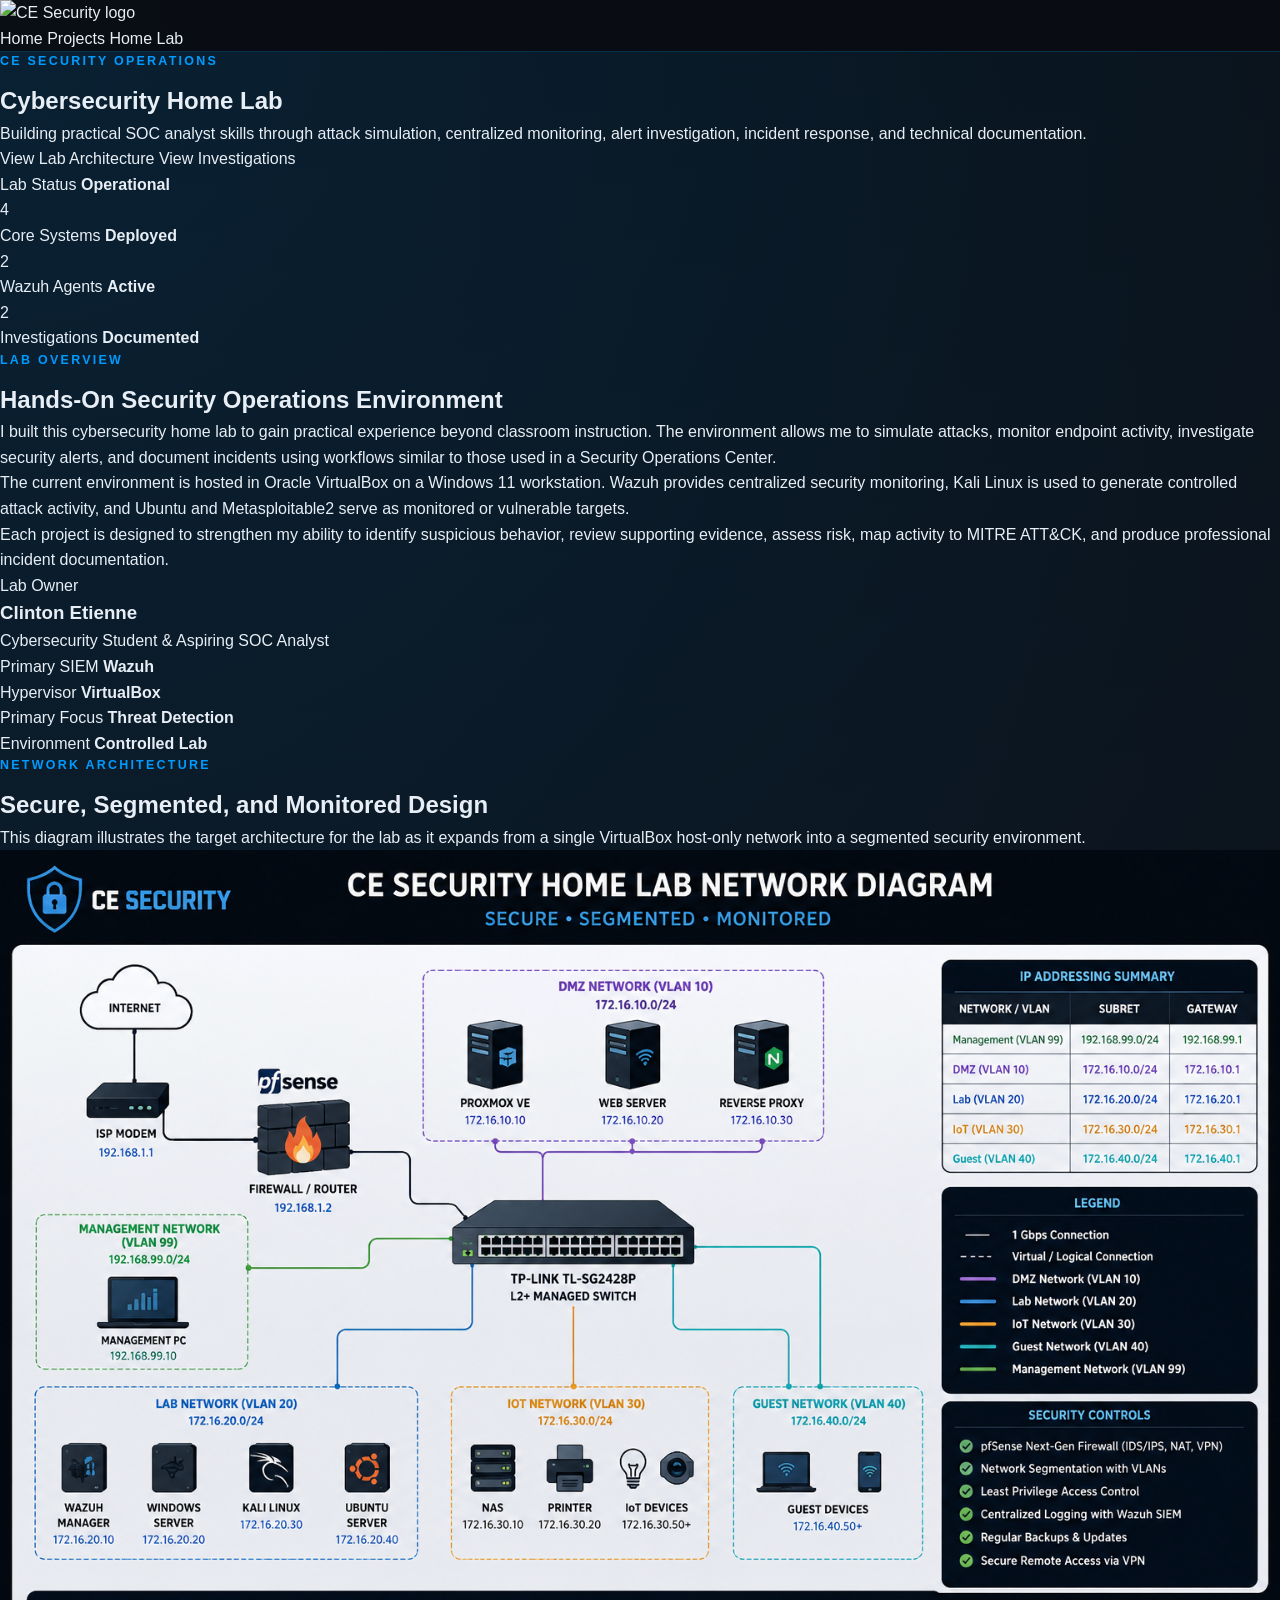
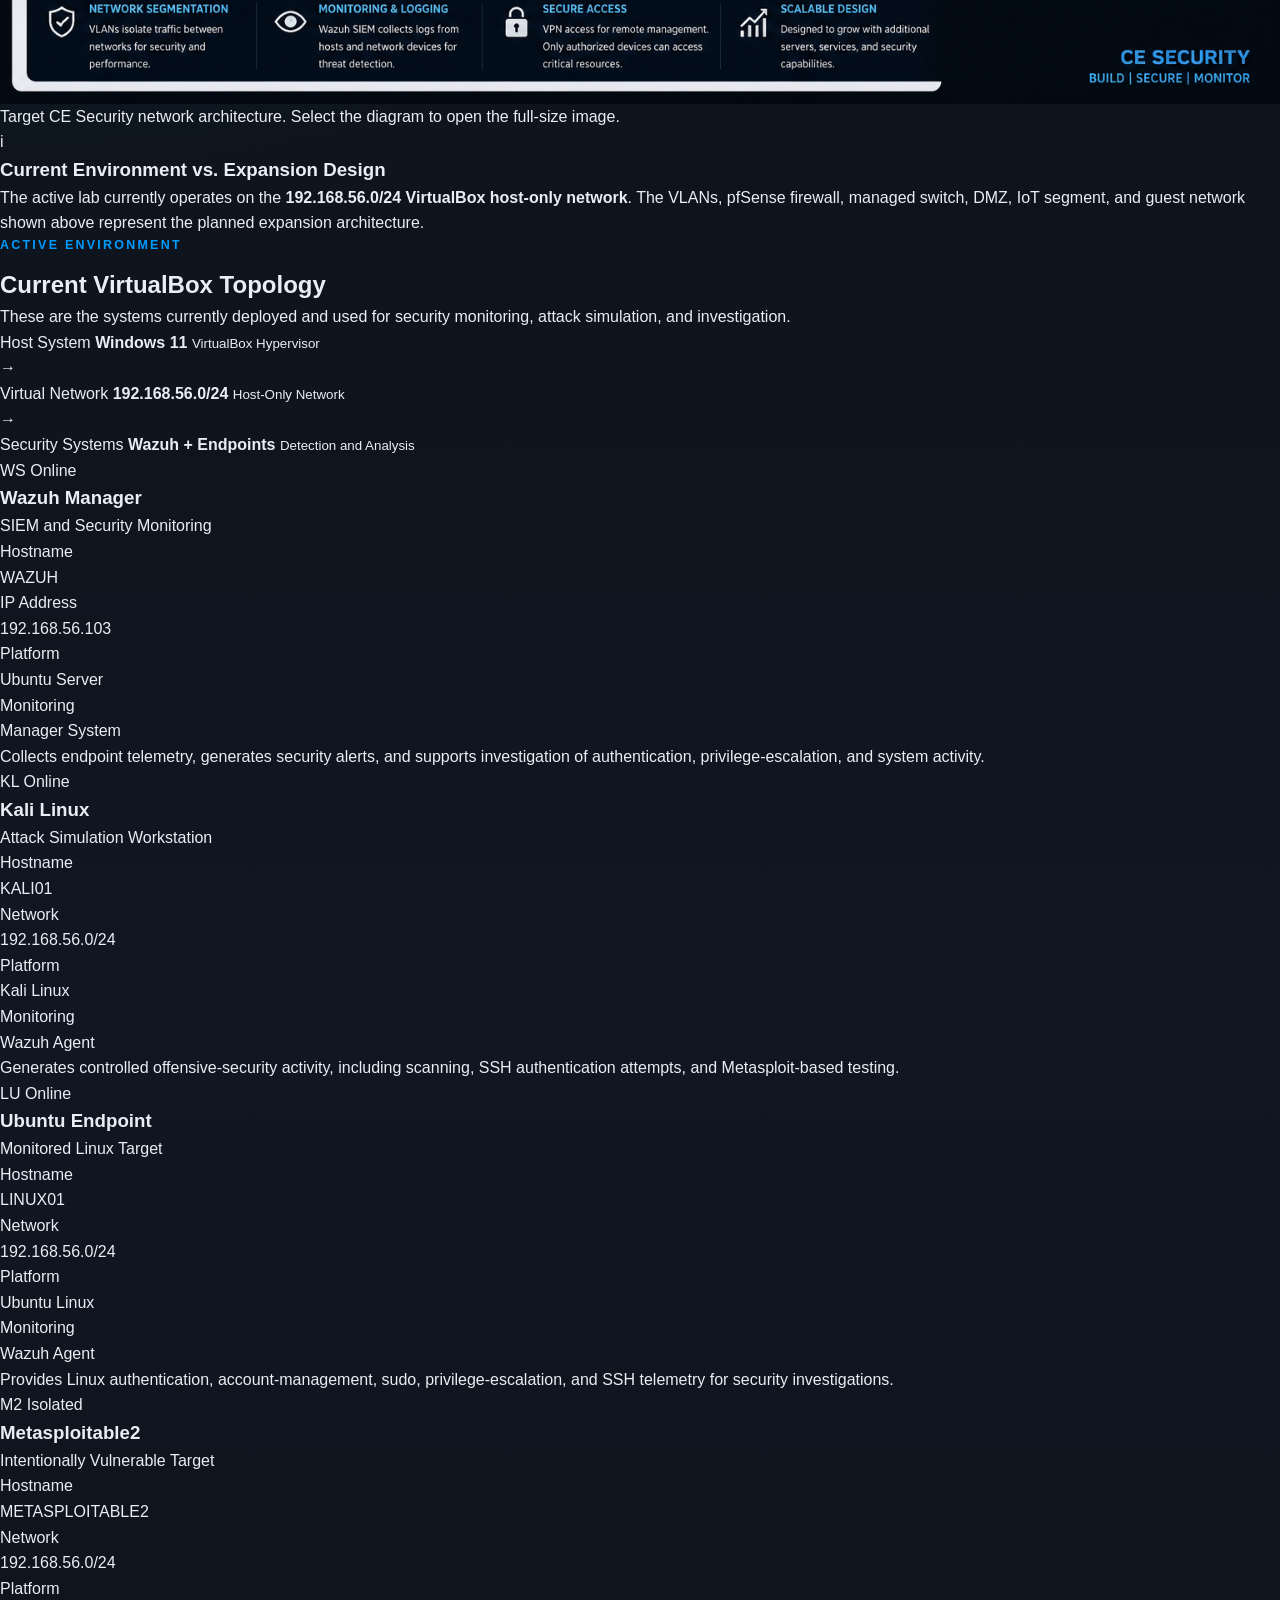
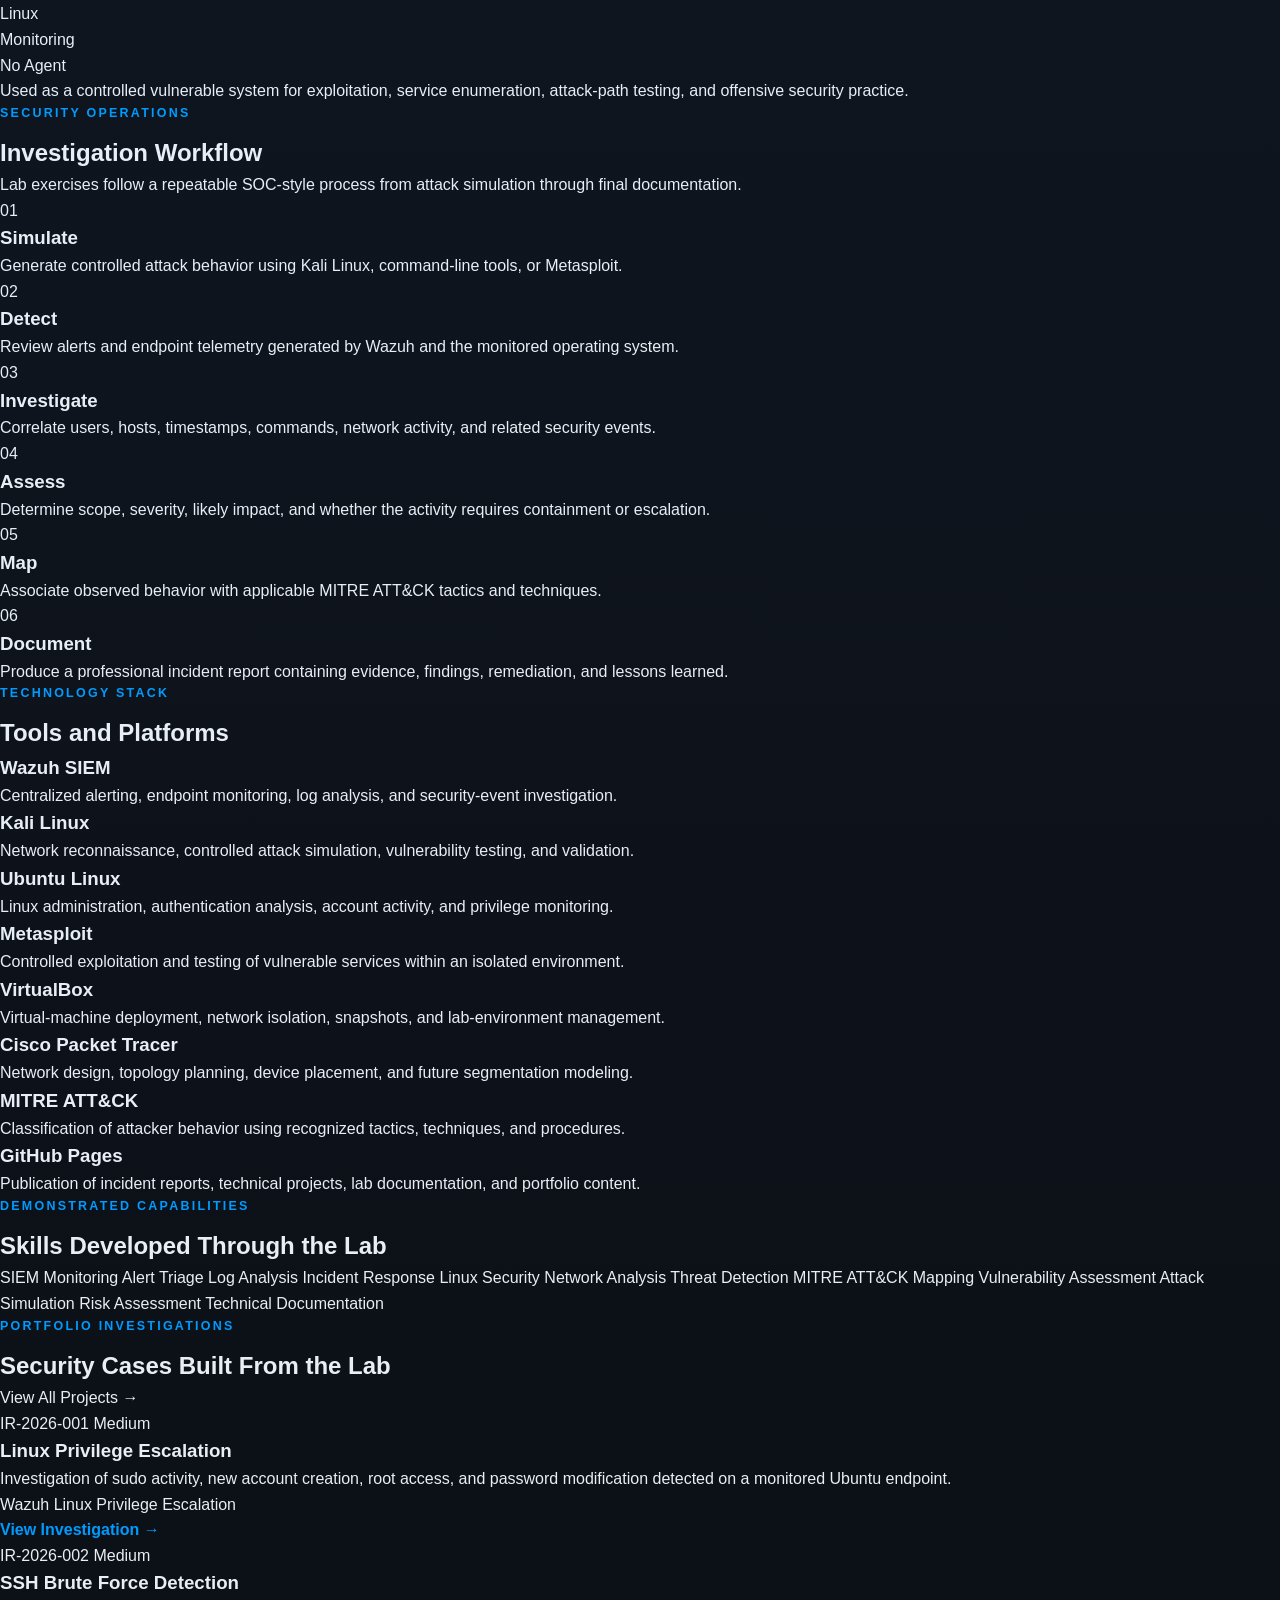
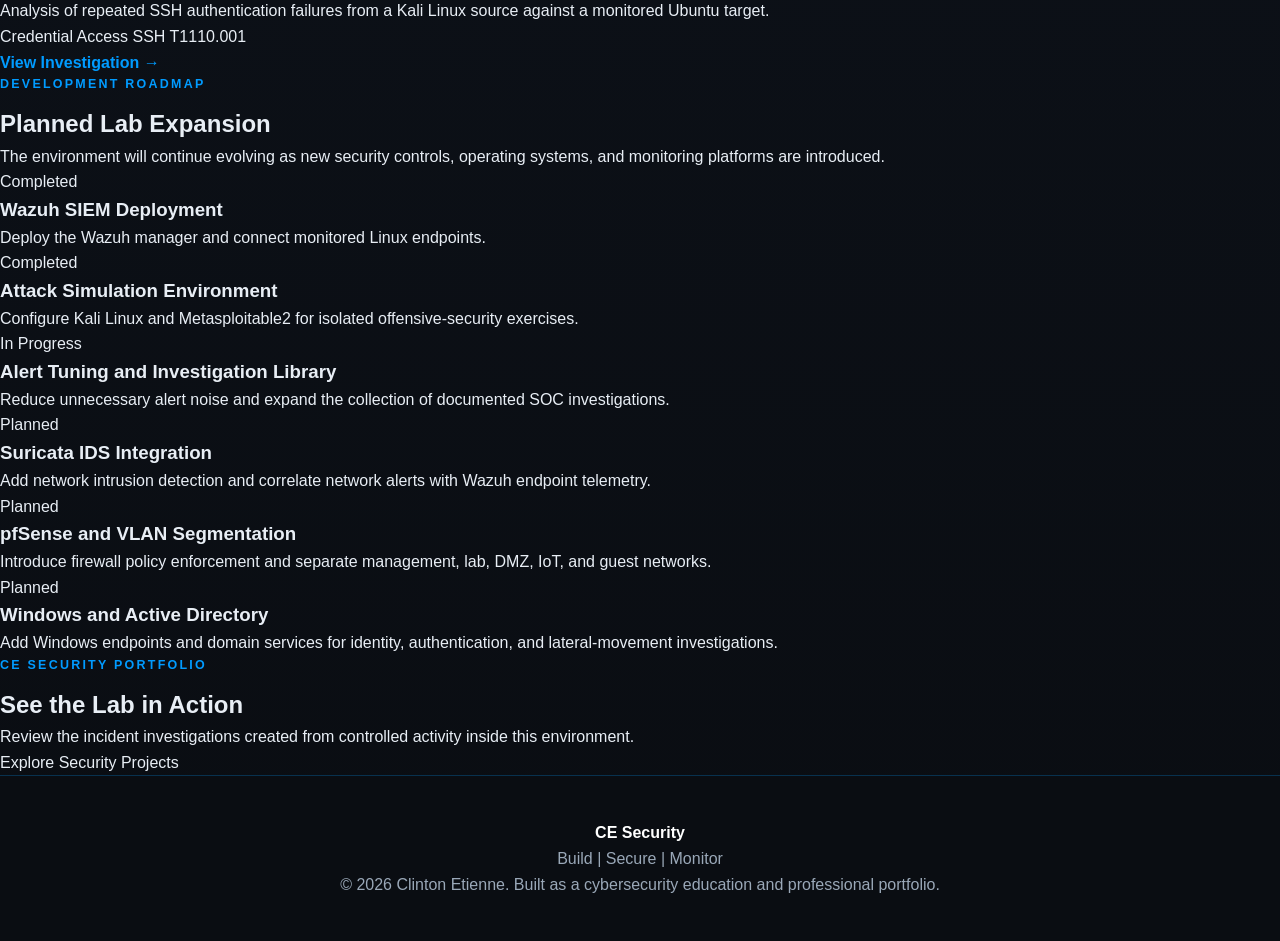
==== home-lab.html @ b205743d "Update print statement from 'Hello' to 'Goodbye'" ====
<!DOCTYPE html>
<html lang="en">
<head>
    <meta charset="UTF-8">

    <meta
        name="viewport"
        content="width=device-width, initial-scale=1.0"
    >

    <meta
        name="description"
        content="Explore Clinton Etienne's CE Security cybersecurity home lab, including Wazuh SIEM monitoring, Kali Linux attack simulation, Ubuntu security analysis, and incident response projects."
    >

    <title>Home Lab | CE Security</title>

    <link rel="stylesheet" href="style.css">
</head>

<body>

    <!-- ==================================================
         HEADER / NAVIGATION
    =================================================== -->
    <header class="site-header">
        <div class="nav-container">

            <a href="index.html" class="brand-link" aria-label="CE Security home">
                <img
                    src="assets/logos/ce-security-logo.png"
                    alt="CE Security logo"
                    class="site-logo"
                >
            </a>

            <nav class="main-nav" aria-label="Main navigation">
                <a href="index.html">Home</a>
                <a href="projects.html">Projects</a>
                <a href="home-lab.html" class="active" aria-current="page">
                    Home Lab
                </a>
            </nav>

        </div>
    </header>


    <main>

        <!-- ==================================================
             HERO SECTION
        =================================================== -->
        <section class="page-hero home-lab-hero">
            <div class="container">

                <p class="eyebrow">CE Security Operations</p>

                <h1>Cybersecurity Home Lab</h1>

                <p class="hero-subtitle">
                    Building practical SOC analyst skills through attack
                    simulation, centralized monitoring, alert investigation,
                    incident response, and technical documentation.
                </p>

                <div class="hero-actions">
                    <a href="#architecture" class="button button-primary">
                        View Lab Architecture
                    </a>

                    <a href="projects.html" class="button button-secondary">
                        View Investigations
                    </a>
                </div>

            </div>
        </section>


        <!-- ==================================================
             LAB STATUS BAR
        =================================================== -->
        <section class="lab-status-section">
            <div class="container">

                <div class="lab-status-grid">

                    <article class="status-item">
                        <span class="status-indicator status-online"></span>
                        <div>
                            <span class="status-label">Lab Status</span>
                            <strong>Operational</strong>
                        </div>
                    </article>

                    <article class="status-item">
                        <span class="status-number">4</span>
                        <div>
                            <span class="status-label">Core Systems</span>
                            <strong>Deployed</strong>
                        </div>
                    </article>

                    <article class="status-item">
                        <span class="status-number">2</span>
                        <div>
                            <span class="status-label">Wazuh Agents</span>
                            <strong>Active</strong>
                        </div>
                    </article>

                    <article class="status-item">
                        <span class="status-number">2</span>
                        <div>
                            <span class="status-label">Investigations</span>
                            <strong>Documented</strong>
                        </div>
                    </article>

                </div>

            </div>
        </section>


        <!-- ==================================================
             OVERVIEW
        =================================================== -->
        <section class="content-section">
            <div class="container">

                <div class="section-heading">
                    <p class="eyebrow">Lab Overview</p>
                    <h2>Hands-On Security Operations Environment</h2>
                </div>

                <div class="overview-grid">

                    <div class="overview-copy">
                        <p>
                            I built this cybersecurity home lab to gain practical
                            experience beyond classroom instruction. The environment
                            allows me to simulate attacks, monitor endpoint activity,
                            investigate security alerts, and document incidents using
                            workflows similar to those used in a Security Operations
                            Center.
                        </p>

                        <p>
                            The current environment is hosted in Oracle VirtualBox
                            on a Windows 11 workstation. Wazuh provides centralized
                            security monitoring, Kali Linux is used to generate
                            controlled attack activity, and Ubuntu and
                            Metasploitable2 serve as monitored or vulnerable targets.
                        </p>

                        <p>
                            Each project is designed to strengthen my ability to
                            identify suspicious behavior, review supporting evidence,
                            assess risk, map activity to MITRE ATT&amp;CK, and produce
                            professional incident documentation.
                        </p>
                    </div>

                    <aside class="analyst-card">
                        <p class="card-kicker">Lab Owner</p>
                        <h3>Clinton Etienne</h3>
                        <p class="analyst-role">
                            Cybersecurity Student &amp; Aspiring SOC Analyst
                        </p>

                        <div class="analyst-details">
                            <div>
                                <span>Primary SIEM</span>
                                <strong>Wazuh</strong>
                            </div>

                            <div>
                                <span>Hypervisor</span>
                                <strong>VirtualBox</strong>
                            </div>

                            <div>
                                <span>Primary Focus</span>
                                <strong>Threat Detection</strong>
                            </div>

                            <div>
                                <span>Environment</span>
                                <strong>Controlled Lab</strong>
                            </div>
                        </div>
                    </aside>

                </div>

            </div>
        </section>


        <!-- ==================================================
             ARCHITECTURE DIAGRAM
        =================================================== -->
        <section id="architecture" class="content-section section-alt">
            <div class="container">

                <div class="section-heading">
                    <p class="eyebrow">Network Architecture</p>
                    <h2>Secure, Segmented, and Monitored Design</h2>

                    <p class="section-description">
                        This diagram illustrates the target architecture for the
                        lab as it expands from a single VirtualBox host-only network
                        into a segmented security environment.
                    </p>
                </div>

                <figure class="network-diagram-card">

                    <a
                        href="assets/images/home-lab-network-diagram.png"
                        target="_blank"
                        rel="noopener noreferrer"
                        class="diagram-link"
                        aria-label="Open the full-size CE Security home lab network diagram"
                    >
                        <img
                            src="assets/images/home-lab-network-diagram.png"
                            alt="CE Security segmented home lab network architecture showing a firewall, managed switch, management network, DMZ, lab network, IoT network, guest network, Wazuh server, Kali Linux, Windows Server, and Ubuntu Server"
                            class="network-diagram"
                            loading="lazy"
                        >
                    </a>

                    <figcaption>
                        Target CE Security network architecture. Select the
                        diagram to open the full-size image.
                    </figcaption>

                </figure>

                <div class="architecture-note">
                    <div class="note-icon" aria-hidden="true">i</div>

                    <div>
                        <h3>Current Environment vs. Expansion Design</h3>

                        <p>
                            The active lab currently operates on the
                            <strong>192.168.56.0/24 VirtualBox host-only network</strong>.
                            The VLANs, pfSense firewall, managed switch, DMZ, IoT
                            segment, and guest network shown above represent the
                            planned expansion architecture.
                        </p>
                    </div>
                </div>

            </div>
        </section>


        <!-- ==================================================
             CURRENT LAB TOPOLOGY
        =================================================== -->
        <section class="content-section">
            <div class="container">

                <div class="section-heading">
                    <p class="eyebrow">Active Environment</p>
                    <h2>Current VirtualBox Topology</h2>

                    <p class="section-description">
                        These are the systems currently deployed and used for
                        security monitoring, attack simulation, and investigation.
                    </p>
                </div>

                <div class="topology-flow" aria-label="Current lab traffic flow">

                    <div class="topology-node">
                        <span class="node-type">Host System</span>
                        <strong>Windows 11</strong>
                        <small>VirtualBox Hypervisor</small>
                    </div>

                    <span class="topology-arrow" aria-hidden="true">→</span>

                    <div class="topology-node">
                        <span class="node-type">Virtual Network</span>
                        <strong>192.168.56.0/24</strong>
                        <small>Host-Only Network</small>
                    </div>

                    <span class="topology-arrow" aria-hidden="true">→</span>

                    <div class="topology-node">
                        <span class="node-type">Security Systems</span>
                        <strong>Wazuh + Endpoints</strong>
                        <small>Detection and Analysis</small>
                    </div>

                </div>

                <div class="asset-grid">

                    <!-- WAZUH -->
                    <article class="asset-card">
                        <div class="asset-card-header">
                            <span class="asset-icon">WS</span>
                            <span class="asset-status online">Online</span>
                        </div>

                        <h3>Wazuh Manager</h3>
                        <p class="asset-role">SIEM and Security Monitoring</p>

                        <dl class="asset-details">
                            <div>
                                <dt>Hostname</dt>
                                <dd>WAZUH</dd>
                            </div>

                            <div>
                                <dt>IP Address</dt>
                                <dd>192.168.56.103</dd>
                            </div>

                            <div>
                                <dt>Platform</dt>
                                <dd>Ubuntu Server</dd>
                            </div>

                            <div>
                                <dt>Monitoring</dt>
                                <dd>Manager System</dd>
                            </div>
                        </dl>

                        <p>
                            Collects endpoint telemetry, generates security alerts,
                            and supports investigation of authentication,
                            privilege-escalation, and system activity.
                        </p>
                    </article>


                    <!-- KALI -->
                    <article class="asset-card">
                        <div class="asset-card-header">
                            <span class="asset-icon">KL</span>
                            <span class="asset-status online">Online</span>
                        </div>

                        <h3>Kali Linux</h3>
                        <p class="asset-role">Attack Simulation Workstation</p>

                        <dl class="asset-details">
                            <div>
                                <dt>Hostname</dt>
                                <dd>KALI01</dd>
                            </div>

                            <div>
                                <dt>Network</dt>
                                <dd>192.168.56.0/24</dd>
                            </div>

                            <div>
                                <dt>Platform</dt>
                                <dd>Kali Linux</dd>
                            </div>

                            <div>
                                <dt>Monitoring</dt>
                                <dd>Wazuh Agent</dd>
                            </div>
                        </dl>

                        <p>
                            Generates controlled offensive-security activity,
                            including scanning, SSH authentication attempts, and
                            Metasploit-based testing.
                        </p>
                    </article>


                    <!-- UBUNTU -->
                    <article class="asset-card">
                        <div class="asset-card-header">
                            <span class="asset-icon">LU</span>
                            <span class="asset-status online">Online</span>
                        </div>

                        <h3>Ubuntu Endpoint</h3>
                        <p class="asset-role">Monitored Linux Target</p>

                        <dl class="asset-details">
                            <div>
                                <dt>Hostname</dt>
                                <dd>LINUX01</dd>
                            </div>

                            <div>
                                <dt>Network</dt>
                                <dd>192.168.56.0/24</dd>
                            </div>

                            <div>
                                <dt>Platform</dt>
                                <dd>Ubuntu Linux</dd>
                            </div>

                            <div>
                                <dt>Monitoring</dt>
                                <dd>Wazuh Agent</dd>
                            </div>
                        </dl>

                        <p>
                            Provides Linux authentication, account-management,
                            sudo, privilege-escalation, and SSH telemetry for
                            security investigations.
                        </p>
                    </article>


                    <!-- METASPLOITABLE -->
                    <article class="asset-card">
                        <div class="asset-card-header">
                            <span class="asset-icon">M2</span>
                            <span class="asset-status isolated">Isolated</span>
                        </div>

                        <h3>Metasploitable2</h3>
                        <p class="asset-role">Intentionally Vulnerable Target</p>

                        <dl class="asset-details">
                            <div>
                                <dt>Hostname</dt>
                                <dd>METASPLOITABLE2</dd>
                            </div>

                            <div>
                                <dt>Network</dt>
                                <dd>192.168.56.0/24</dd>
                            </div>

                            <div>
                                <dt>Platform</dt>
                                <dd>Linux</dd>
                            </div>

                            <div>
                                <dt>Monitoring</dt>
                                <dd>No Agent</dd>
                            </div>
                        </dl>

                        <p>
                            Used as a controlled vulnerable system for exploitation,
                            service enumeration, attack-path testing, and offensive
                            security practice.
                        </p>
                    </article>

                </div>

            </div>
        </section>


        <!-- ==================================================
             SOC WORKFLOW
        =================================================== -->
        <section class="content-section section-alt">
            <div class="container">

                <div class="section-heading">
                    <p class="eyebrow">Security Operations</p>
                    <h2>Investigation Workflow</h2>

                    <p class="section-description">
                        Lab exercises follow a repeatable SOC-style process from
                        attack simulation through final documentation.
                    </p>
                </div>

                <div class="workflow-grid">

                    <article class="workflow-step">
                        <span class="step-number">01</span>
                        <h3>Simulate</h3>
                        <p>
                            Generate controlled attack behavior using Kali Linux,
                            command-line tools, or Metasploit.
                        </p>
                    </article>

                    <article class="workflow-step">
                        <span class="step-number">02</span>
                        <h3>Detect</h3>
                        <p>
                            Review alerts and endpoint telemetry generated by Wazuh
                            and the monitored operating system.
                        </p>
                    </article>

                    <article class="workflow-step">
                        <span class="step-number">03</span>
                        <h3>Investigate</h3>
                        <p>
                            Correlate users, hosts, timestamps, commands, network
                            activity, and related security events.
                        </p>
                    </article>

                    <article class="workflow-step">
                        <span class="step-number">04</span>
                        <h3>Assess</h3>
                        <p>
                            Determine scope, severity, likely impact, and whether
                            the activity requires containment or escalation.
                        </p>
                    </article>

                    <article class="workflow-step">
                        <span class="step-number">05</span>
                        <h3>Map</h3>
                        <p>
                            Associate observed behavior with applicable MITRE
                            ATT&amp;CK tactics and techniques.
                        </p>
                    </article>

                    <article class="workflow-step">
                        <span class="step-number">06</span>
                        <h3>Document</h3>
                        <p>
                            Produce a professional incident report containing
                            evidence, findings, remediation, and lessons learned.
                        </p>
                    </article>

                </div>

            </div>
        </section>


        <!-- ==================================================
             TOOLS AND TECHNOLOGIES
        =================================================== -->
        <section class="content-section">
            <div class="container">

                <div class="section-heading">
                    <p class="eyebrow">Technology Stack</p>
                    <h2>Tools and Platforms</h2>
                </div>

                <div class="technology-grid">

                    <article class="technology-card">
                        <h3>Wazuh SIEM</h3>
                        <p>
                            Centralized alerting, endpoint monitoring, log analysis,
                            and security-event investigation.
                        </p>
                    </article>

                    <article class="technology-card">
                        <h3>Kali Linux</h3>
                        <p>
                            Network reconnaissance, controlled attack simulation,
                            vulnerability testing, and validation.
                        </p>
                    </article>

                    <article class="technology-card">
                        <h3>Ubuntu Linux</h3>
                        <p>
                            Linux administration, authentication analysis, account
                            activity, and privilege monitoring.
                        </p>
                    </article>

                    <article class="technology-card">
                        <h3>Metasploit</h3>
                        <p>
                            Controlled exploitation and testing of vulnerable
                            services within an isolated environment.
                        </p>
                    </article>

                    <article class="technology-card">
                        <h3>VirtualBox</h3>
                        <p>
                            Virtual-machine deployment, network isolation,
                            snapshots, and lab-environment management.
                        </p>
                    </article>

                    <article class="technology-card">
                        <h3>Cisco Packet Tracer</h3>
                        <p>
                            Network design, topology planning, device placement,
                            and future segmentation modeling.
                        </p>
                    </article>

                    <article class="technology-card">
                        <h3>MITRE ATT&amp;CK</h3>
                        <p>
                            Classification of attacker behavior using recognized
                            tactics, techniques, and procedures.
                        </p>
                    </article>

                    <article class="technology-card">
                        <h3>GitHub Pages</h3>
                        <p>
                            Publication of incident reports, technical projects,
                            lab documentation, and portfolio content.
                        </p>
                    </article>

                </div>

            </div>
        </section>


        <!-- ==================================================
             SKILLS
        =================================================== -->
        <section class="content-section section-alt">
            <div class="container">

                <div class="section-heading">
                    <p class="eyebrow">Demonstrated Capabilities</p>
                    <h2>Skills Developed Through the Lab</h2>
                </div>

                <div class="skills-list">
                    <span>SIEM Monitoring</span>
                    <span>Alert Triage</span>
                    <span>Log Analysis</span>
                    <span>Incident Response</span>
                    <span>Linux Security</span>
                    <span>Network Analysis</span>
                    <span>Threat Detection</span>
                    <span>MITRE ATT&amp;CK Mapping</span>
                    <span>Vulnerability Assessment</span>
                    <span>Attack Simulation</span>
                    <span>Risk Assessment</span>
                    <span>Technical Documentation</span>
                </div>

            </div>
        </section>


        <!-- ==================================================
             INVESTIGATIONS
        =================================================== -->
        <section class="content-section">
            <div class="container">

                <div class="section-heading section-heading-split">
                    <div>
                        <p class="eyebrow">Portfolio Investigations</p>
                        <h2>Security Cases Built From the Lab</h2>
                    </div>

                    <a href="projects.html" class="text-link">
                        View All Projects →
                    </a>
                </div>

                <div class="investigation-grid">

                    <article class="investigation-card">

                        <div class="investigation-meta">
                            <span class="case-number">IR-2026-001</span>
                            <span class="severity-badge severity-medium">
                                Medium
                            </span>
                        </div>

                        <h3>Linux Privilege Escalation</h3>

                        <p>
                            Investigation of sudo activity, new account creation,
                            root access, and password modification detected on a
                            monitored Ubuntu endpoint.
                        </p>

                        <div class="case-tags">
                            <span>Wazuh</span>
                            <span>Linux</span>
                            <span>Privilege Escalation</span>
                        </div>

                        <a href="ir-2026-001.html" class="card-link">
                            View Investigation →
                        </a>

                    </article>


                    <article class="investigation-card">

                        <div class="investigation-meta">
                            <span class="case-number">IR-2026-002</span>
                            <span class="severity-badge severity-medium">
                                Medium
                            </span>
                        </div>

                        <h3>SSH Brute Force Detection</h3>

                        <p>
                            Analysis of repeated SSH authentication failures from
                            a Kali Linux source against a monitored Ubuntu target.
                        </p>

                        <div class="case-tags">
                            <span>Credential Access</span>
                            <span>SSH</span>
                            <span>T1110.001</span>
                        </div>

                        <!-- Update this filename if your IR-2026-002 page
                             uses a different name. -->
                        <a href="ir-2026-002.html" class="card-link">
                            View Investigation →
                        </a>

                    </article>

                </div>

            </div>
        </section>


        <!-- ==================================================
             ROADMAP
        =================================================== -->
        <section class="content-section section-alt">
            <div class="container">

                <div class="section-heading">
                    <p class="eyebrow">Development Roadmap</p>
                    <h2>Planned Lab Expansion</h2>

                    <p class="section-description">
                        The environment will continue evolving as new security
                        controls, operating systems, and monitoring platforms are
                        introduced.
                    </p>
                </div>

                <div class="roadmap">

                    <article class="roadmap-item completed">
                        <div class="roadmap-marker"></div>
                        <div>
                            <span class="roadmap-status">Completed</span>
                            <h3>Wazuh SIEM Deployment</h3>
                            <p>
                                Deploy the Wazuh manager and connect monitored
                                Linux endpoints.
                            </p>
                        </div>
                    </article>

                    <article class="roadmap-item completed">
                        <div class="roadmap-marker"></div>
                        <div>
                            <span class="roadmap-status">Completed</span>
                            <h3>Attack Simulation Environment</h3>
                            <p>
                                Configure Kali Linux and Metasploitable2 for
                                isolated offensive-security exercises.
                            </p>
                        </div>
                    </article>

                    <article class="roadmap-item active">
                        <div class="roadmap-marker"></div>
                        <div>
                            <span class="roadmap-status">In Progress</span>
                            <h3>Alert Tuning and Investigation Library</h3>
                            <p>
                                Reduce unnecessary alert noise and expand the
                                collection of documented SOC investigations.
                            </p>
                        </div>
                    </article>

                    <article class="roadmap-item planned">
                        <div class="roadmap-marker"></div>
                        <div>
                            <span class="roadmap-status">Planned</span>
                            <h3>Suricata IDS Integration</h3>
                            <p>
                                Add network intrusion detection and correlate
                                network alerts with Wazuh endpoint telemetry.
                            </p>
                        </div>
                    </article>

                    <article class="roadmap-item planned">
                        <div class="roadmap-marker"></div>
                        <div>
                            <span class="roadmap-status">Planned</span>
                            <h3>pfSense and VLAN Segmentation</h3>
                            <p>
                                Introduce firewall policy enforcement and separate
                                management, lab, DMZ, IoT, and guest networks.
                            </p>
                        </div>
                    </article>

                    <article class="roadmap-item planned">
                        <div class="roadmap-marker"></div>
                        <div>
                            <span class="roadmap-status">Planned</span>
                            <h3>Windows and Active Directory</h3>
                            <p>
                                Add Windows endpoints and domain services for
                                identity, authentication, and lateral-movement
                                investigations.
                            </p>
                        </div>
                    </article>

                </div>

            </div>
        </section>


        <!-- ==================================================
             FINAL CTA
        =================================================== -->
        <section class="home-lab-cta">
            <div class="container">

                <div class="cta-content">
                    <div>
                        <p class="eyebrow">CE Security Portfolio</p>
                        <h2>See the Lab in Action</h2>

                        <p>
                            Review the incident investigations created from
                            controlled activity inside this environment.
                        </p>
                    </div>

                    <a href="projects.html" class="button button-primary">
                        Explore Security Projects
                    </a>
                </div>

            </div>
        </section>

    </main>


    <!-- ==================================================
         FOOTER
    =================================================== -->
    <footer class="site-footer">
        <div class="container footer-content">

            <div>
                <strong>CE Security</strong>
                <p>Build | Secure | Monitor</p>
            </div>

            <p>
                © 2026 Clinton Etienne. Built as a cybersecurity
                education and professional portfolio.
            </p>

        </div>
    </footer>

</body>
</html>
---- style.css ----
/* =========================================================
   CE SECURITY PORTFOLIO V4
   Clinton Etienne | SOC Analyst Portfolio
   ========================================================= */

:root {
  --primary-blue: #009bff;
  --deep-blue: #0056b3;
  --silver: #c0c6cc;
  --dark-gray: #1a1f26;
  --black: #0a0d12;
  --white: #ffffff;
  --text-main: #e8eef5;
  --text-muted: #9aa8b8;
  --card-bg: rgba(18, 24, 34, 0.85);
  --border: rgba(0, 155, 255, 0.25);
  --glow: 0 0 25px rgba(0, 155, 255, 0.35);
  --radius: 18px;
  --max-width: 1150px;
}

/* Global */

* {
  box-sizing: border-box;
  margin: 0;
  padding: 0;
}

body {
  font-family: Arial, Helvetica, sans-serif;
  background:
    radial-gradient(circle at top left, rgba(0, 155, 255, 0.14), transparent 32%),
    linear-gradient(180deg, #0a0d12 0%, #101722 45%, #0a0d12 100%);
  color: var(--text-main);
  line-height: 1.6;
}

a {
  color: inherit;
  text-decoration: none;
}

img {
  max-width: 100%;
  display: block;
}

.section {
  max-width: var(--max-width);
  margin: 0 auto;
  padding: 80px 24px;
}

.section-header {
  text-align: center;
  margin-bottom: 38px;
}

.section-header h2,
.section h2 {
  font-size: clamp(1.8rem, 3vw, 2.6rem);
  color: var(--white);
  margin-bottom: 14px;
}

.eyebrow {
  color: var(--primary-blue);
  text-transform: uppercase;
  letter-spacing: 0.18em;
  font-size: 0.78rem;
  font-weight: 700;
  margin-bottom: 10px;
}

/* Navigation */

.site-header {
  position: sticky;
  top: 0;
  z-index: 50;
  background: rgba(10, 13, 18, 0.92);
  backdrop-filter: blur(12px);
  border-bottom: 1px solid var(--border);
}

.navbar {
  max-width: var(--max-width);
  margin: 0 auto;
  padding: 14px 24px;
  display: flex;
  align-items: center;
  justify-content: space-between;
}

.nav-brand {
  display: flex;
  align-items: center;
  gap: 12px;
  font-weight: 800;
  letter-spacing: 0.04em;
}

.nav-logo {
  width: 42px;
  height: 42px;
  object-fit: contain;
}

.nav-links {
  list-style: none;
  display: flex;
  gap: 22px;
}

.nav-links a {
  color: var(--text-muted);
  font-weight: 600;
  transition: 0.25s ease;
}

.nav-links a:hover,
.nav-links a.active {
  color: var(--primary-blue);
}

/* Hero */

.hero {
  position: relative;
  min-height: 88vh;
  display: flex;
  align-items: center;
  justify-content: center;
  padding: 90px 24px;
  overflow: hidden;
}

.v4-hero {
  background:
    linear-gradient(rgba(10, 13, 18, 0.5), rgba(10, 13, 18, 0.95)),
    url("assets/logo/ce-security-github-banner.png") center/cover no-repeat;
}

.hero-overlay {
  position: absolute;
  inset: 0;
  background:
    radial-gradient(circle at center, rgba(0, 155, 255, 0.16), transparent 45%),
    linear-gradient(180deg, rgba(10, 13, 18, 0.1), #0a0d12 95%);
}

.hero-content {
  position: relative;
  z-index: 2;
  max-width: 850px;
  text-align: center;
}

.hero-logo {
  max-width: 520px;
  margin: 0 auto 28px;
  filter: drop-shadow(0 0 18px rgba(0, 155, 255, 0.45));
}

.hero h1 {
  font-size: clamp(2.6rem, 7vw, 5rem);
  line-height: 1;
  color: var(--white);
  text-transform: uppercase;
  letter-spacing: 0.04em;
}

.hero h2 {
  margin-top: 12px;
  font-size: clamp(1.2rem, 3vw, 2rem);
  color: var(--silver);
}

.hero-tagline {
  margin-top: 20px;
  color: var(--primary-blue);
  font-weight: 700;
  letter-spacing: 0.08em;
}

.hero-summary {
  max-width: 760px;
  margin: 22px auto 0;
  color: var(--text-muted);
  font-size: 1.05rem;
}

.hero-buttons {
  margin-top: 34px;
  display: flex;
  justify-content: center;
  flex-wrap: wrap;
  gap: 16px;
}

/* Buttons */

.btn {
  display: inline-flex;
  align-items: center;
  justify-content: center;
  padding: 13px 22px;
  border-radius: 999px;
  font-weight: 800;
  border: 1px solid transparent;
  transition: 0.25s ease;
}

.primary-btn {
  background: linear-gradient(135deg, var(--primary-blue), var(--deep-blue));
  color: var(--white);
  box-shadow: var(--glow);
}

.secondary-btn {
  background: rgba(255, 255, 255, 0.08);
  border-color: var(--border);
  color: var(--white);
}

.ghost-btn {
  background: transparent;
  border-color: rgba(192, 198, 204, 0.35);
  color: var(--silver);
}

.btn:hover {
  transform: translateY(-3px);
  box-shadow: var(--glow);
}

/* Dashboard / Stats */

.stats-section {
  max-width: var(--max-width);
  margin: 0 auto;
  padding: 0 24px;
  display: grid;
  grid-template-columns: repeat(4, 1fr);
  gap: 18px;
}

.stat-card {
  background: var(--card-bg);
  border: 1px solid var(--border);
  border-radius: var(--radius);
  padding: 26px;
  text-align: center;
  box-shadow: 0 18px 55px rgba(0, 0, 0, 0.22);
}

.stat-card h3 {
  font-size: 2rem;
  color: var(--primary-blue);
  margin-bottom: 6px;
}

.stat-card p {
  color: var(--text-muted);
  font-weight: 700;
}

/* Cards */

.project-grid,
.about-grid {
  display: grid;
  grid-template-columns: repeat(2, 1fr);
  gap: 24px;
}

.about-grid {
  grid-template-columns: repeat(3, 1fr);
}

.project-card,
.about-card {
  background: linear-gradient(180deg, rgba(26, 31, 38, 0.92), rgba(12, 18, 26, 0.92));
  border: 1px solid var(--border);
  border-radius: var(--radius);
  padding: 28px;
  box-shadow: 0 18px 55px rgba(0, 0, 0, 0.25);
  transition: 0.25s ease;
}

.project-card:hover,
.about-card:hover {
  transform: translateY(-5px);
  border-color: rgba(0, 155, 255, 0.55);
  box-shadow: var(--glow);
}

.project-card h3,
.about-card h3 {
  color: var(--white);
  font-size: 1.45rem;
  margin: 14px 0;
}

.project-card p,
.about-card p,
.section p {
  color: var(--text-muted);
}

.card-topline {
  display: flex;
  align-items: center;
  justify-content: space-between;
  gap: 16px;
}

.incident-id {
  color: var(--primary-blue);
  font-weight: 900;
  letter-spacing: 0.08em;
}

.badge {
  display: inline-block;
  padding: 5px 12px;
  border-radius: 999px;
  font-size: 0.76rem;
  font-weight: 800;
}

.badge.medium {
  background: rgba(255, 193, 7, 0.14);
  color: #ffd166;
  border: 1px solid rgba(255, 193, 7, 0.35);
}

.card-meta {
  margin: 22px 0;
  display: grid;
  gap: 8px;
  color: var(--silver);
  font-size: 0.9rem;
}

.card-link {
  color: var(--primary-blue);
  font-weight: 900;
}

/* About */

.about-section {
  border-top: 1px solid rgba(0, 155, 255, 0.12);
}

/* Home Lab Preview */

.lab-preview {
  max-width: var(--max-width);
}

.lab-content {
  display: grid;
  grid-template-columns: 1fr 1.1fr;
  gap: 36px;
  align-items: center;
  background: var(--card-bg);
  border: 1px solid var(--border);
  border-radius: 24px;
  padding: 32px;
}

.lab-preview-image {
  border-radius: 16px;
  border: 1px solid var(--border);
  box-shadow: var(--glow);
}

/* Skills */

.skills-grid {
  display: flex;
  flex-wrap: wrap;
  justify-content: center;
  gap: 12px;
}

.skills-grid span {
  padding: 10px 15px;
  border-radius: 999px;
  background: rgba(0, 155, 255, 0.09);
  border: 1px solid var(--border);
  color: var(--silver);
  font-weight: 700;
}

/* Contact */

.contact-section {
  text-align: center;
}

.contact-links {
  margin-top: 24px;
  display: flex;
  flex-wrap: wrap;
  justify-content: center;
  gap: 14px;
}

.contact-links a {
  padding: 12px 18px;
  border-radius: 999px;
  border: 1px solid var(--border);
  color: var(--primary-blue);
  font-weight: 800;
  background: rgba(255, 255, 255, 0.04);
}

.contact-links a:hover {
  box-shadow: var(--glow);
}

/* Footer */

.site-footer {
  text-align: center;
  padding: 44px 24px;
  border-top: 1px solid var(--border);
  background: rgba(10, 13, 18, 0.95);
  color: var(--text-muted);
}

.footer-logo {
  width: 58px;
  margin: 0 auto 14px;
}

.site-footer strong {
  color: var(--white);
}

/* Responsive */

@media (max-width: 900px) {
  .navbar {
    flex-direction: column;
    gap: 16px;
  }

  .nav-links {
    flex-wrap: wrap;
    justify-content: center;
  }

  .stats-section,
  .project-grid,
  .about-grid,
  .lab-content {
    grid-template-columns: 1fr;
  }

  .hero {
    min-height: auto;
  }
}

@media (max-width: 600px) {
  .section {
    padding: 58px 18px;
  }

  .hero-logo {
    max-width: 320px;
  }

  .hero-buttons {
    flex-direction: column;
  }

  .btn {
    width: 100%;
  }

  .nav-links {
    gap: 12px;
    font-size: 0.9rem;
  }
}
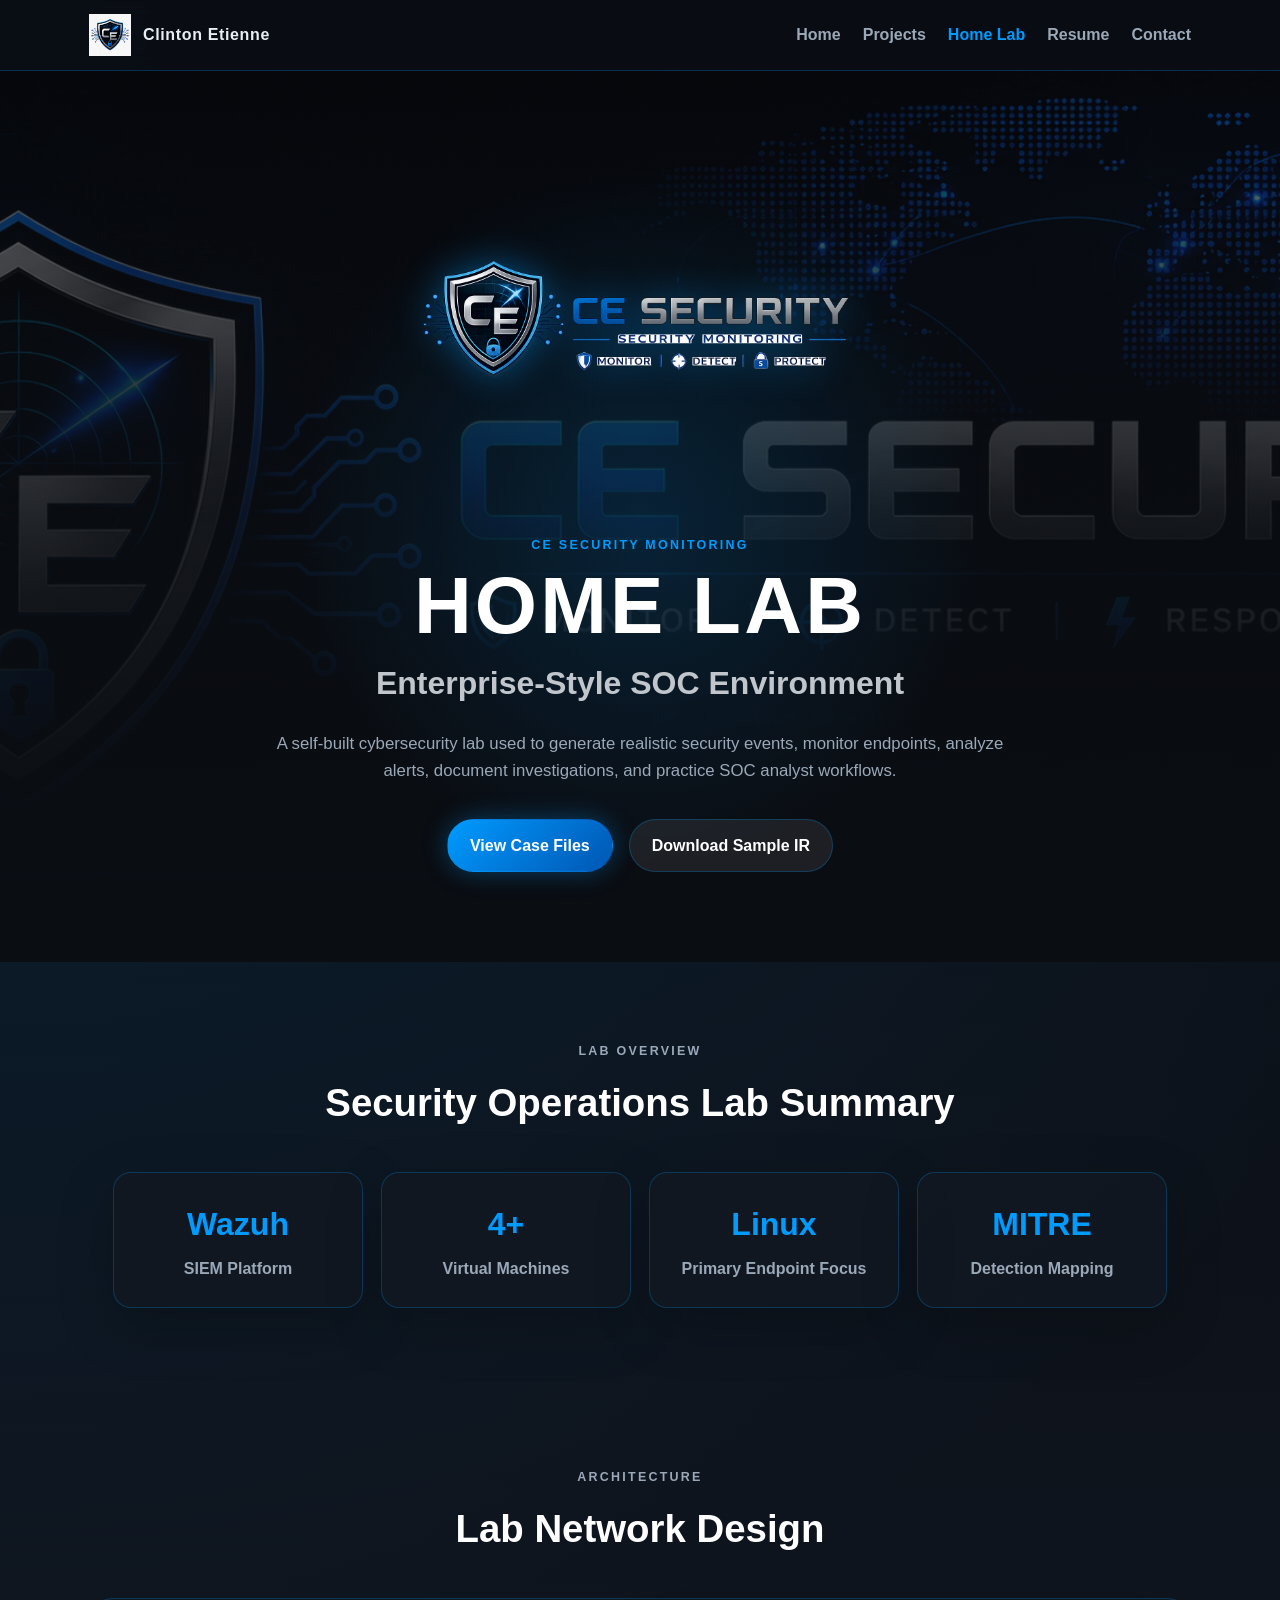
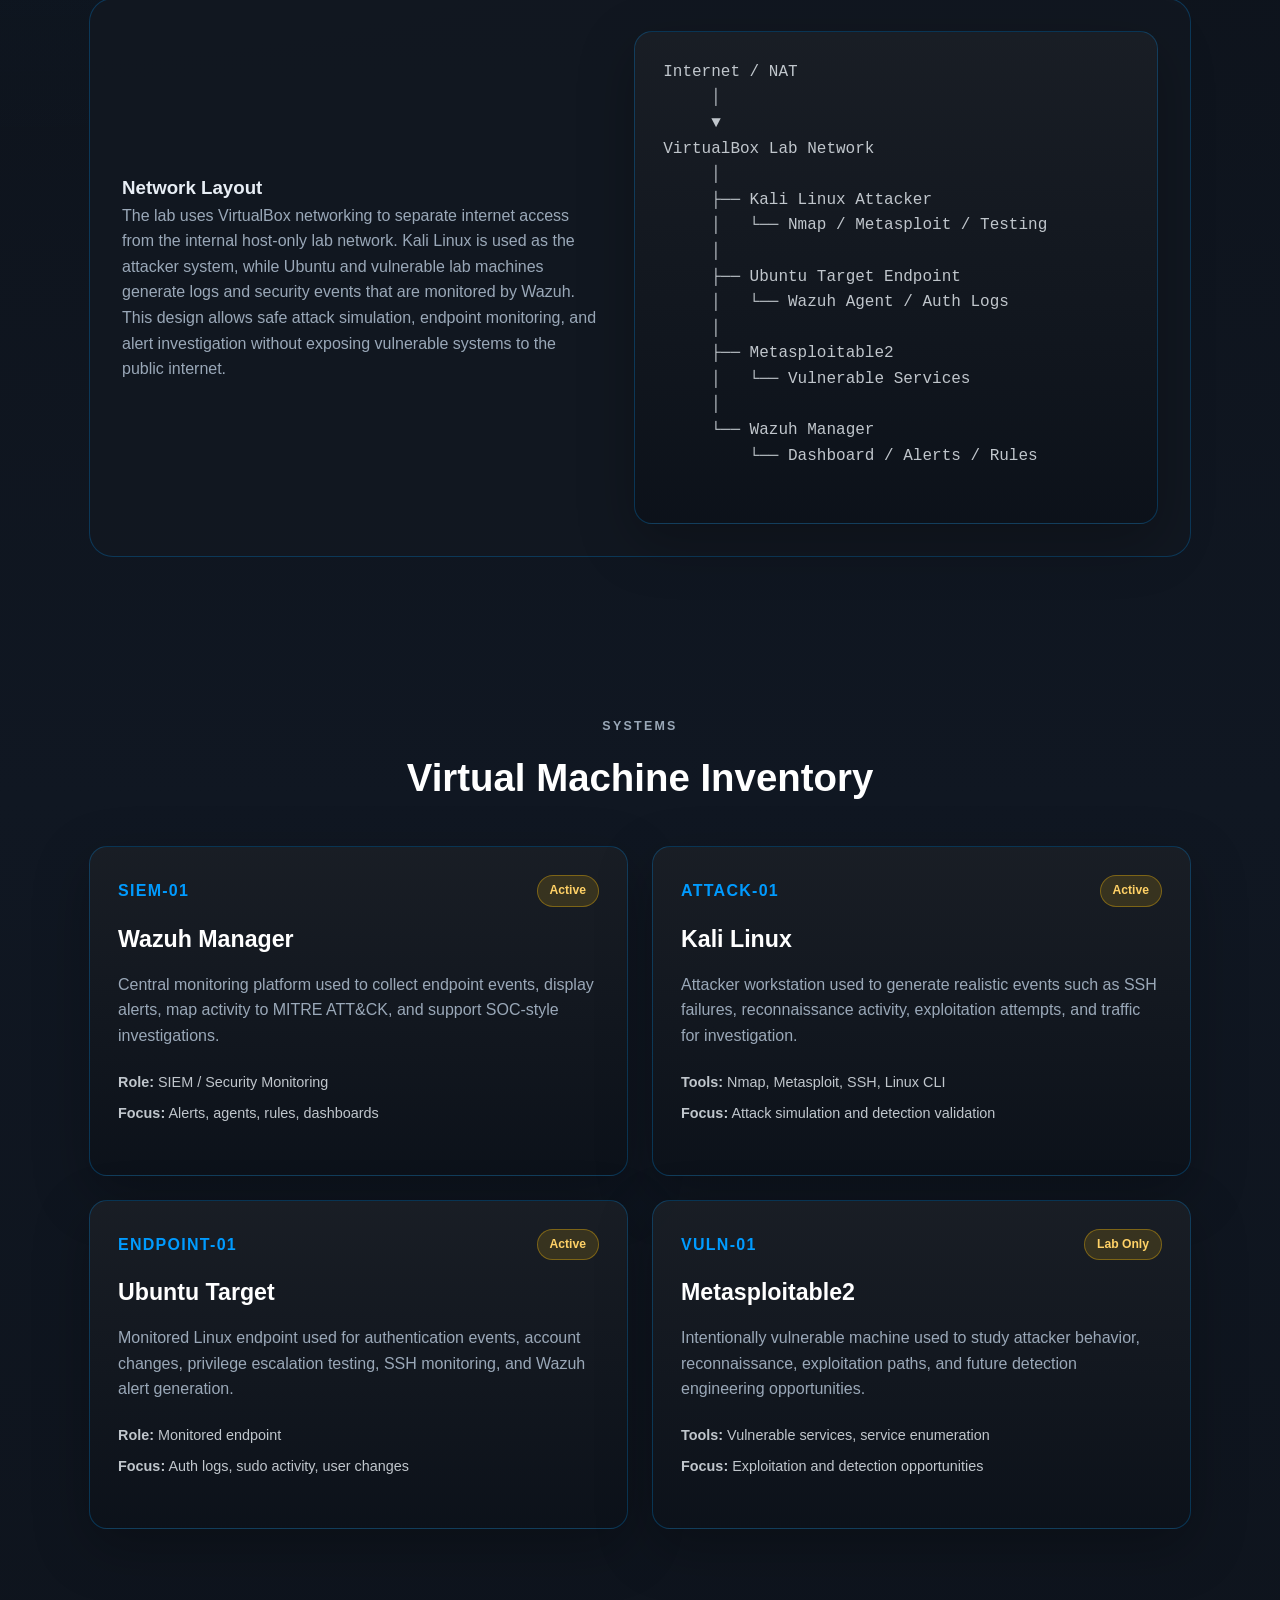
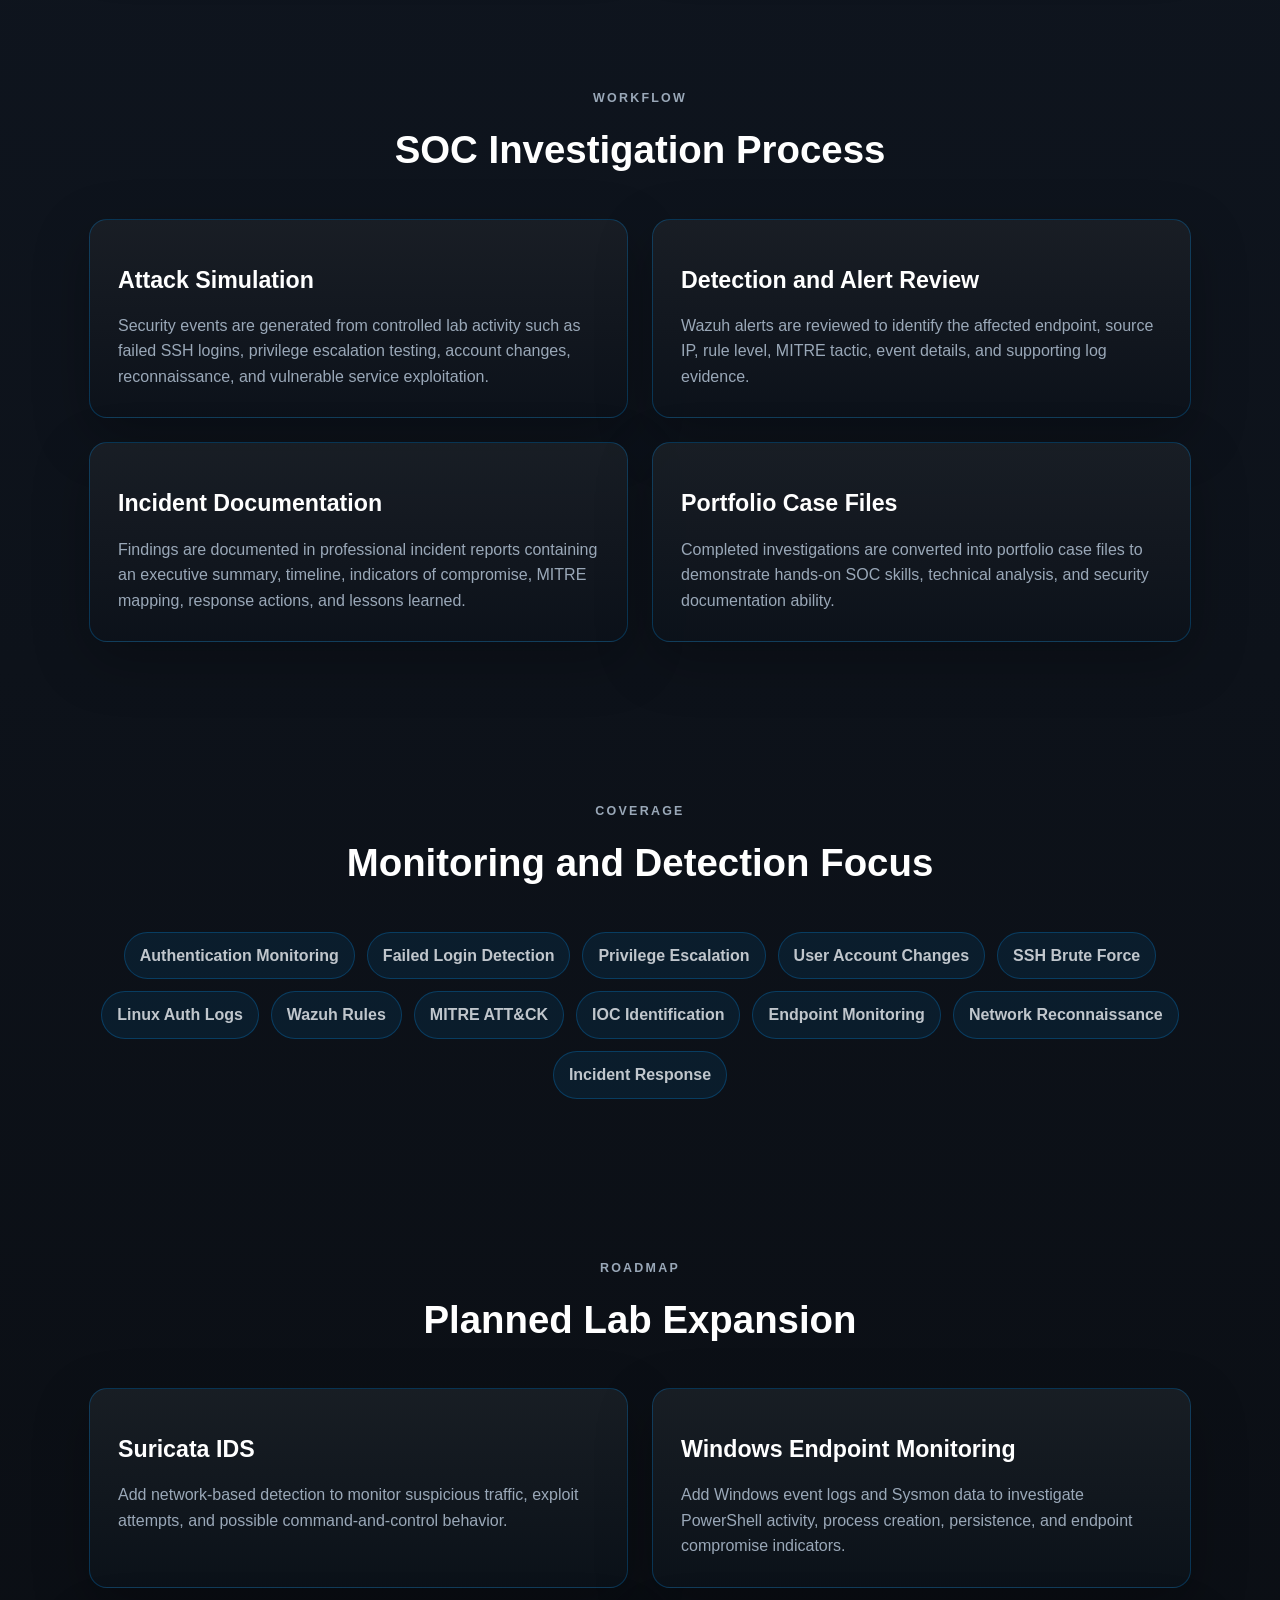
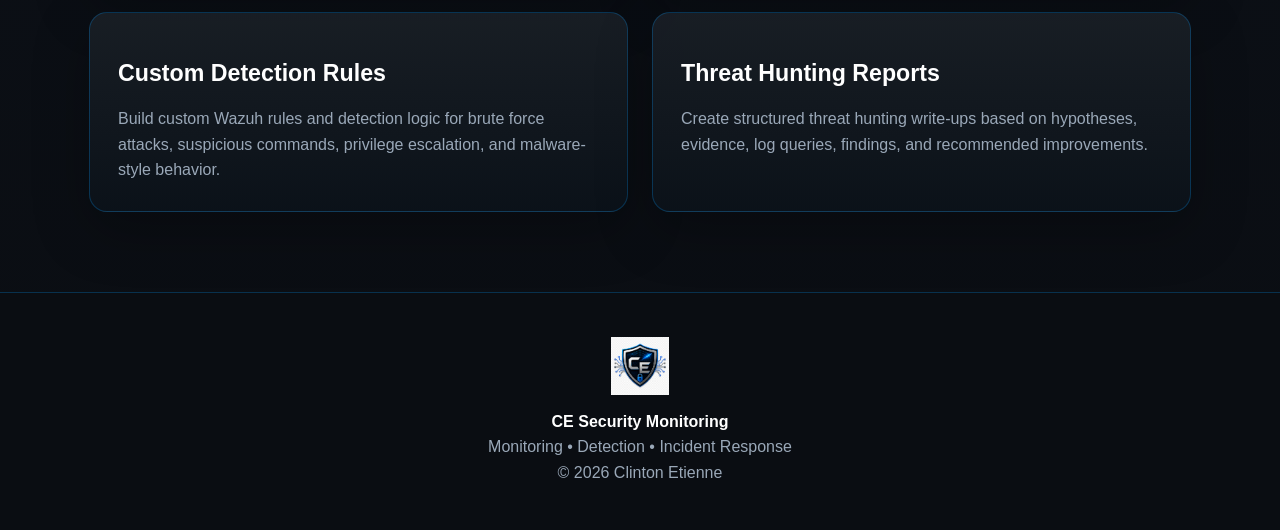
==== commit afb531b8: "Update print statement from 'Hello' to 'Goodbye'" ====
--- a/home-lab.html
+++ b/home-lab.html
@@ -1,894 +1,323 @@
-<!DOCTYPE html>
+
 <html lang="en">
 <head>
-    <meta charset="UTF-8">
-
-    <meta
-        name="viewport"
-        content="width=device-width, initial-scale=1.0"
-    >
-
-    <meta
-        name="description"
-        content="Explore Clinton Etienne's CE Security cybersecurity home lab, including Wazuh SIEM monitoring, Kali Linux attack simulation, Ubuntu security analysis, and incident response projects."
-    >
-
-    <title>Home Lab | CE Security</title>
-
-    <link rel="stylesheet" href="style.css">
+  <meta charset="UTF-8" />
+  <meta name="viewport" content="width=device-width, initial-scale=1.0" />
+  <title>Home Lab | Clinton Etienne SOC Analyst Portfolio</title>
+  <link rel="stylesheet" href="style.css" />
 </head>
 
 <body>
-
-    <!-- ==================================================
-         HEADER / NAVIGATION
-    =================================================== -->
-    <header class="site-header">
-        <div class="nav-container">
-
-            <a href="index.html" class="brand-link" aria-label="CE Security home">
-                <img
-                    src="assets/logos/ce-security-logo.png"
-                    alt="CE Security logo"
-                    class="site-logo"
-                >
-            </a>
-
-            <nav class="main-nav" aria-label="Main navigation">
-                <a href="index.html">Home</a>
-                <a href="projects.html">Projects</a>
-                <a href="home-lab.html" class="active" aria-current="page">
-                    Home Lab
-                </a>
-            </nav>
-
-        </div>
-    </header>
-
-
-    <main>
-
-        <!-- ==================================================
-             HERO SECTION
-        =================================================== -->
-        <section class="page-hero home-lab-hero">
-            <div class="container">
-
-                <p class="eyebrow">CE Security Operations</p>
-
-                <h1>Cybersecurity Home Lab</h1>
-
-                <p class="hero-subtitle">
-                    Building practical SOC analyst skills through attack
-                    simulation, centralized monitoring, alert investigation,
-                    incident response, and technical documentation.
-                </p>
-
-                <div class="hero-actions">
-                    <a href="#architecture" class="button button-primary">
-                        View Lab Architecture
-                    </a>
-
-                    <a href="projects.html" class="button button-secondary">
-                        View Investigations
-                    </a>
-                </div>
-
-            </div>
-        </section>
-
-
-        <!-- ==================================================
-             LAB STATUS BAR
-        =================================================== -->
-        <section class="lab-status-section">
-            <div class="container">
-
-                <div class="lab-status-grid">
-
-                    <article class="status-item">
-                        <span class="status-indicator status-online"></span>
-                        <div>
-                            <span class="status-label">Lab Status</span>
-                            <strong>Operational</strong>
-                        </div>
-                    </article>
-
-                    <article class="status-item">
-                        <span class="status-number">4</span>
-                        <div>
-                            <span class="status-label">Core Systems</span>
-                            <strong>Deployed</strong>
-                        </div>
-                    </article>
-
-                    <article class="status-item">
-                        <span class="status-number">2</span>
-                        <div>
-                            <span class="status-label">Wazuh Agents</span>
-                            <strong>Active</strong>
-                        </div>
-                    </article>
-
-                    <article class="status-item">
-                        <span class="status-number">2</span>
-                        <div>
-                            <span class="status-label">Investigations</span>
-                            <strong>Documented</strong>
-                        </div>
-                    </article>
-
-                </div>
-
-            </div>
-        </section>
-
-
-        <!-- ==================================================
-             OVERVIEW
-        =================================================== -->
-        <section class="content-section">
-            <div class="container">
-
-                <div class="section-heading">
-                    <p class="eyebrow">Lab Overview</p>
-                    <h2>Hands-On Security Operations Environment</h2>
-                </div>
-
-                <div class="overview-grid">
-
-                    <div class="overview-copy">
-                        <p>
-                            I built this cybersecurity home lab to gain practical
-                            experience beyond classroom instruction. The environment
-                            allows me to simulate attacks, monitor endpoint activity,
-                            investigate security alerts, and document incidents using
-                            workflows similar to those used in a Security Operations
-                            Center.
-                        </p>
-
-                        <p>
-                            The current environment is hosted in Oracle VirtualBox
-                            on a Windows 11 workstation. Wazuh provides centralized
-                            security monitoring, Kali Linux is used to generate
-                            controlled attack activity, and Ubuntu and
-                            Metasploitable2 serve as monitored or vulnerable targets.
-                        </p>
-
-                        <p>
-                            Each project is designed to strengthen my ability to
-                            identify suspicious behavior, review supporting evidence,
-                            assess risk, map activity to MITRE ATT&amp;CK, and produce
-                            professional incident documentation.
-                        </p>
-                    </div>
-
-                    <aside class="analyst-card">
-                        <p class="card-kicker">Lab Owner</p>
-                        <h3>Clinton Etienne</h3>
-                        <p class="analyst-role">
-                            Cybersecurity Student &amp; Aspiring SOC Analyst
-                        </p>
-
-                        <div class="analyst-details">
-                            <div>
-                                <span>Primary SIEM</span>
-                                <strong>Wazuh</strong>
-                            </div>
-
-                            <div>
-                                <span>Hypervisor</span>
-                                <strong>VirtualBox</strong>
-                            </div>
-
-                            <div>
-                                <span>Primary Focus</span>
-                                <strong>Threat Detection</strong>
-                            </div>
-
-                            <div>
-                                <span>Environment</span>
-                                <strong>Controlled Lab</strong>
-                            </div>
-                        </div>
-                    </aside>
-
-                </div>
-
-            </div>
-        </section>
-
-
-        <!-- ==================================================
-             ARCHITECTURE DIAGRAM
-        =================================================== -->
-        <section id="architecture" class="content-section section-alt">
-            <div class="container">
-
-                <div class="section-heading">
-                    <p class="eyebrow">Network Architecture</p>
-                    <h2>Secure, Segmented, and Monitored Design</h2>
-
-                    <p class="section-description">
-                        This diagram illustrates the target architecture for the
-                        lab as it expands from a single VirtualBox host-only network
-                        into a segmented security environment.
-                    </p>
-                </div>
-
-                <figure class="network-diagram-card">
-
-                    <a
-                        href="assets/images/home-lab-network-diagram.png"
-                        target="_blank"
-                        rel="noopener noreferrer"
-                        class="diagram-link"
-                        aria-label="Open the full-size CE Security home lab network diagram"
-                    >
-                        <img
-                            src="assets/images/home-lab-network-diagram.png"
-                            alt="CE Security segmented home lab network architecture showing a firewall, managed switch, management network, DMZ, lab network, IoT network, guest network, Wazuh server, Kali Linux, Windows Server, and Ubuntu Server"
-                            class="network-diagram"
-                            loading="lazy"
-                        >
-                    </a>
-
-                    <figcaption>
-                        Target CE Security network architecture. Select the
-                        diagram to open the full-size image.
-                    </figcaption>
-
-                </figure>
-
-                <div class="architecture-note">
-                    <div class="note-icon" aria-hidden="true">i</div>
-
-                    <div>
-                        <h3>Current Environment vs. Expansion Design</h3>
-
-                        <p>
-                            The active lab currently operates on the
-                            <strong>192.168.56.0/24 VirtualBox host-only network</strong>.
-                            The VLANs, pfSense firewall, managed switch, DMZ, IoT
-                            segment, and guest network shown above represent the
-                            planned expansion architecture.
-                        </p>
-                    </div>
-                </div>
-
-            </div>
-        </section>
-
-
-        <!-- ==================================================
-             CURRENT LAB TOPOLOGY
-        =================================================== -->
-        <section class="content-section">
-            <div class="container">
-
-                <div class="section-heading">
-                    <p class="eyebrow">Active Environment</p>
-                    <h2>Current VirtualBox Topology</h2>
-
-                    <p class="section-description">
-                        These are the systems currently deployed and used for
-                        security monitoring, attack simulation, and investigation.
-                    </p>
-                </div>
-
-                <div class="topology-flow" aria-label="Current lab traffic flow">
-
-                    <div class="topology-node">
-                        <span class="node-type">Host System</span>
-                        <strong>Windows 11</strong>
-                        <small>VirtualBox Hypervisor</small>
-                    </div>
-
-                    <span class="topology-arrow" aria-hidden="true">→</span>
-
-                    <div class="topology-node">
-                        <span class="node-type">Virtual Network</span>
-                        <strong>192.168.56.0/24</strong>
-                        <small>Host-Only Network</small>
-                    </div>
-
-                    <span class="topology-arrow" aria-hidden="true">→</span>
-
-                    <div class="topology-node">
-                        <span class="node-type">Security Systems</span>
-                        <strong>Wazuh + Endpoints</strong>
-                        <small>Detection and Analysis</small>
-                    </div>
-
-                </div>
-
-                <div class="asset-grid">
-
-                    <!-- WAZUH -->
-                    <article class="asset-card">
-                        <div class="asset-card-header">
-                            <span class="asset-icon">WS</span>
-                            <span class="asset-status online">Online</span>
-                        </div>
-
-                        <h3>Wazuh Manager</h3>
-                        <p class="asset-role">SIEM and Security Monitoring</p>
-
-                        <dl class="asset-details">
-                            <div>
-                                <dt>Hostname</dt>
-                                <dd>WAZUH</dd>
-                            </div>
-
-                            <div>
-                                <dt>IP Address</dt>
-                                <dd>192.168.56.103</dd>
-                            </div>
-
-                            <div>
-                                <dt>Platform</dt>
-                                <dd>Ubuntu Server</dd>
-                            </div>
-
-                            <div>
-                                <dt>Monitoring</dt>
-                                <dd>Manager System</dd>
-                            </div>
-                        </dl>
-
-                        <p>
-                            Collects endpoint telemetry, generates security alerts,
-                            and supports investigation of authentication,
-                            privilege-escalation, and system activity.
-                        </p>
-                    </article>
-
-
-                    <!-- KALI -->
-                    <article class="asset-card">
-                        <div class="asset-card-header">
-                            <span class="asset-icon">KL</span>
-                            <span class="asset-status online">Online</span>
-                        </div>
-
-                        <h3>Kali Linux</h3>
-                        <p class="asset-role">Attack Simulation Workstation</p>
-
-                        <dl class="asset-details">
-                            <div>
-                                <dt>Hostname</dt>
-                                <dd>KALI01</dd>
-                            </div>
-
-                            <div>
-                                <dt>Network</dt>
-                                <dd>192.168.56.0/24</dd>
-                            </div>
-
-                            <div>
-                                <dt>Platform</dt>
-                                <dd>Kali Linux</dd>
-                            </div>
-
-                            <div>
-                                <dt>Monitoring</dt>
-                                <dd>Wazuh Agent</dd>
-                            </div>
-                        </dl>
-
-                        <p>
-                            Generates controlled offensive-security activity,
-                            including scanning, SSH authentication attempts, and
-                            Metasploit-based testing.
-                        </p>
-                    </article>
-
-
-                    <!-- UBUNTU -->
-                    <article class="asset-card">
-                        <div class="asset-card-header">
-                            <span class="asset-icon">LU</span>
-                            <span class="asset-status online">Online</span>
-                        </div>
-
-                        <h3>Ubuntu Endpoint</h3>
-                        <p class="asset-role">Monitored Linux Target</p>
-
-                        <dl class="asset-details">
-                            <div>
-                                <dt>Hostname</dt>
-                                <dd>LINUX01</dd>
-                            </div>
-
-                            <div>
-                                <dt>Network</dt>
-                                <dd>192.168.56.0/24</dd>
-                            </div>
-
-                            <div>
-                                <dt>Platform</dt>
-                                <dd>Ubuntu Linux</dd>
-                            </div>
-
-                            <div>
-                                <dt>Monitoring</dt>
-                                <dd>Wazuh Agent</dd>
-                            </div>
-                        </dl>
-
-                        <p>
-                            Provides Linux authentication, account-management,
-                            sudo, privilege-escalation, and SSH telemetry for
-                            security investigations.
-                        </p>
-                    </article>
-
-
-                    <!-- METASPLOITABLE -->
-                    <article class="asset-card">
-                        <div class="asset-card-header">
-                            <span class="asset-icon">M2</span>
-                            <span class="asset-status isolated">Isolated</span>
-                        </div>
-
-                        <h3>Metasploitable2</h3>
-                        <p class="asset-role">Intentionally Vulnerable Target</p>
-
-                        <dl class="asset-details">
-                            <div>
-                                <dt>Hostname</dt>
-                                <dd>METASPLOITABLE2</dd>
-                            </div>
-
-                            <div>
-                                <dt>Network</dt>
-                                <dd>192.168.56.0/24</dd>
-                            </div>
-
-                            <div>
-                                <dt>Platform</dt>
-                                <dd>Linux</dd>
-                            </div>
-
-                            <div>
-                                <dt>Monitoring</dt>
-                                <dd>No Agent</dd>
-                            </div>
-                        </dl>
-
-                        <p>
-                            Used as a controlled vulnerable system for exploitation,
-                            service enumeration, attack-path testing, and offensive
-                            security practice.
-                        </p>
-                    </article>
-
-                </div>
-
-            </div>
-        </section>
-
-
-        <!-- ==================================================
-             SOC WORKFLOW
-        =================================================== -->
-        <section class="content-section section-alt">
-            <div class="container">
-
-                <div class="section-heading">
-                    <p class="eyebrow">Security Operations</p>
-                    <h2>Investigation Workflow</h2>
-
-                    <p class="section-description">
-                        Lab exercises follow a repeatable SOC-style process from
-                        attack simulation through final documentation.
-                    </p>
-                </div>
-
-                <div class="workflow-grid">
-
-                    <article class="workflow-step">
-                        <span class="step-number">01</span>
-                        <h3>Simulate</h3>
-                        <p>
-                            Generate controlled attack behavior using Kali Linux,
-                            command-line tools, or Metasploit.
-                        </p>
-                    </article>
-
-                    <article class="workflow-step">
-                        <span class="step-number">02</span>
-                        <h3>Detect</h3>
-                        <p>
-                            Review alerts and endpoint telemetry generated by Wazuh
-                            and the monitored operating system.
-                        </p>
-                    </article>
-
-                    <article class="workflow-step">
-                        <span class="step-number">03</span>
-                        <h3>Investigate</h3>
-                        <p>
-                            Correlate users, hosts, timestamps, commands, network
-                            activity, and related security events.
-                        </p>
-                    </article>
-
-                    <article class="workflow-step">
-                        <span class="step-number">04</span>
-                        <h3>Assess</h3>
-                        <p>
-                            Determine scope, severity, likely impact, and whether
-                            the activity requires containment or escalation.
-                        </p>
-                    </article>
-
-                    <article class="workflow-step">
-                        <span class="step-number">05</span>
-                        <h3>Map</h3>
-                        <p>
-                            Associate observed behavior with applicable MITRE
-                            ATT&amp;CK tactics and techniques.
-                        </p>
-                    </article>
-
-                    <article class="workflow-step">
-                        <span class="step-number">06</span>
-                        <h3>Document</h3>
-                        <p>
-                            Produce a professional incident report containing
-                            evidence, findings, remediation, and lessons learned.
-                        </p>
-                    </article>
-
-                </div>
-
-            </div>
-        </section>
-
-
-        <!-- ==================================================
-             TOOLS AND TECHNOLOGIES
-        =================================================== -->
-        <section class="content-section">
-            <div class="container">
-
-                <div class="section-heading">
-                    <p class="eyebrow">Technology Stack</p>
-                    <h2>Tools and Platforms</h2>
-                </div>
-
-                <div class="technology-grid">
-
-                    <article class="technology-card">
-                        <h3>Wazuh SIEM</h3>
-                        <p>
-                            Centralized alerting, endpoint monitoring, log analysis,
-                            and security-event investigation.
-                        </p>
-                    </article>
-
-                    <article class="technology-card">
-                        <h3>Kali Linux</h3>
-                        <p>
-                            Network reconnaissance, controlled attack simulation,
-                            vulnerability testing, and validation.
-                        </p>
-                    </article>
-
-                    <article class="technology-card">
-                        <h3>Ubuntu Linux</h3>
-                        <p>
-                            Linux administration, authentication analysis, account
-                            activity, and privilege monitoring.
-                        </p>
-                    </article>
-
-                    <article class="technology-card">
-                        <h3>Metasploit</h3>
-                        <p>
-                            Controlled exploitation and testing of vulnerable
-                            services within an isolated environment.
-                        </p>
-                    </article>
-
-                    <article class="technology-card">
-                        <h3>VirtualBox</h3>
-                        <p>
-                            Virtual-machine deployment, network isolation,
-                            snapshots, and lab-environment management.
-                        </p>
-                    </article>
-
-                    <article class="technology-card">
-                        <h3>Cisco Packet Tracer</h3>
-                        <p>
-                            Network design, topology planning, device placement,
-                            and future segmentation modeling.
-                        </p>
-                    </article>
-
-                    <article class="technology-card">
-                        <h3>MITRE ATT&amp;CK</h3>
-                        <p>
-                            Classification of attacker behavior using recognized
-                            tactics, techniques, and procedures.
-                        </p>
-                    </article>
-
-                    <article class="technology-card">
-                        <h3>GitHub Pages</h3>
-                        <p>
-                            Publication of incident reports, technical projects,
-                            lab documentation, and portfolio content.
-                        </p>
-                    </article>
-
-                </div>
-
-            </div>
-        </section>
-
-
-        <!-- ==================================================
-             SKILLS
-        =================================================== -->
-        <section class="content-section section-alt">
-            <div class="container">
-
-                <div class="section-heading">
-                    <p class="eyebrow">Demonstrated Capabilities</p>
-                    <h2>Skills Developed Through the Lab</h2>
-                </div>
-
-                <div class="skills-list">
-                    <span>SIEM Monitoring</span>
-                    <span>Alert Triage</span>
-                    <span>Log Analysis</span>
-                    <span>Incident Response</span>
-                    <span>Linux Security</span>
-                    <span>Network Analysis</span>
-                    <span>Threat Detection</span>
-                    <span>MITRE ATT&amp;CK Mapping</span>
-                    <span>Vulnerability Assessment</span>
-                    <span>Attack Simulation</span>
-                    <span>Risk Assessment</span>
-                    <span>Technical Documentation</span>
-                </div>
-
-            </div>
-        </section>
-
-
-        <!-- ==================================================
-             INVESTIGATIONS
-        =================================================== -->
-        <section class="content-section">
-            <div class="container">
-
-                <div class="section-heading section-heading-split">
-                    <div>
-                        <p class="eyebrow">Portfolio Investigations</p>
-                        <h2>Security Cases Built From the Lab</h2>
-                    </div>
-
-                    <a href="projects.html" class="text-link">
-                        View All Projects →
-                    </a>
-                </div>
-
-                <div class="investigation-grid">
-
-                    <article class="investigation-card">
-
-                        <div class="investigation-meta">
-                            <span class="case-number">IR-2026-001</span>
-                            <span class="severity-badge severity-medium">
-                                Medium
-                            </span>
-                        </div>
-
-                        <h3>Linux Privilege Escalation</h3>
-
-                        <p>
-                            Investigation of sudo activity, new account creation,
-                            root access, and password modification detected on a
-                            monitored Ubuntu endpoint.
-                        </p>
-
-                        <div class="case-tags">
-                            <span>Wazuh</span>
-                            <span>Linux</span>
-                            <span>Privilege Escalation</span>
-                        </div>
-
-                        <a href="ir-2026-001.html" class="card-link">
-                            View Investigation →
-                        </a>
-
-                    </article>
-
-
-                    <article class="investigation-card">
-
-                        <div class="investigation-meta">
-                            <span class="case-number">IR-2026-002</span>
-                            <span class="severity-badge severity-medium">
-                                Medium
-                            </span>
-                        </div>
-
-                        <h3>SSH Brute Force Detection</h3>
-
-                        <p>
-                            Analysis of repeated SSH authentication failures from
-                            a Kali Linux source against a monitored Ubuntu target.
-                        </p>
-
-                        <div class="case-tags">
-                            <span>Credential Access</span>
-                            <span>SSH</span>
-                            <span>T1110.001</span>
-                        </div>
-
-                        <!-- Update this filename if your IR-2026-002 page
-                             uses a different name. -->
-                        <a href="ir-2026-002.html" class="card-link">
-                            View Investigation →
-                        </a>
-
-                    </article>
-
-                </div>
-
-            </div>
-        </section>
-
-
-        <!-- ==================================================
-             ROADMAP
-        =================================================== -->
-        <section class="content-section section-alt">
-            <div class="container">
-
-                <div class="section-heading">
-                    <p class="eyebrow">Development Roadmap</p>
-                    <h2>Planned Lab Expansion</h2>
-
-                    <p class="section-description">
-                        The environment will continue evolving as new security
-                        controls, operating systems, and monitoring platforms are
-                        introduced.
-                    </p>
-                </div>
-
-                <div class="roadmap">
-
-                    <article class="roadmap-item completed">
-                        <div class="roadmap-marker"></div>
-                        <div>
-                            <span class="roadmap-status">Completed</span>
-                            <h3>Wazuh SIEM Deployment</h3>
-                            <p>
-                                Deploy the Wazuh manager and connect monitored
-                                Linux endpoints.
-                            </p>
-                        </div>
-                    </article>
-
-                    <article class="roadmap-item completed">
-                        <div class="roadmap-marker"></div>
-                        <div>
-                            <span class="roadmap-status">Completed</span>
-                            <h3>Attack Simulation Environment</h3>
-                            <p>
-                                Configure Kali Linux and Metasploitable2 for
-                                isolated offensive-security exercises.
-                            </p>
-                        </div>
-                    </article>
-
-                    <article class="roadmap-item active">
-                        <div class="roadmap-marker"></div>
-                        <div>
-                            <span class="roadmap-status">In Progress</span>
-                            <h3>Alert Tuning and Investigation Library</h3>
-                            <p>
-                                Reduce unnecessary alert noise and expand the
-                                collection of documented SOC investigations.
-                            </p>
-                        </div>
-                    </article>
-
-                    <article class="roadmap-item planned">
-                        <div class="roadmap-marker"></div>
-                        <div>
-                            <span class="roadmap-status">Planned</span>
-                            <h3>Suricata IDS Integration</h3>
-                            <p>
-                                Add network intrusion detection and correlate
-                                network alerts with Wazuh endpoint telemetry.
-                            </p>
-                        </div>
-                    </article>
-
-                    <article class="roadmap-item planned">
-                        <div class="roadmap-marker"></div>
-                        <div>
-                            <span class="roadmap-status">Planned</span>
-                            <h3>pfSense and VLAN Segmentation</h3>
-                            <p>
-                                Introduce firewall policy enforcement and separate
-                                management, lab, DMZ, IoT, and guest networks.
-                            </p>
-                        </div>
-                    </article>
-
-                    <article class="roadmap-item planned">
-                        <div class="roadmap-marker"></div>
-                        <div>
-                            <span class="roadmap-status">Planned</span>
-                            <h3>Windows and Active Directory</h3>
-                            <p>
-                                Add Windows endpoints and domain services for
-                                identity, authentication, and lateral-movement
-                                investigations.
-                            </p>
-                        </div>
-                    </article>
-
-                </div>
-
-            </div>
-        </section>
-
-
-        <!-- ==================================================
-             FINAL CTA
-        =================================================== -->
-        <section class="home-lab-cta">
-            <div class="container">
-
-                <div class="cta-content">
-                    <div>
-                        <p class="eyebrow">CE Security Portfolio</p>
-                        <h2>See the Lab in Action</h2>
-
-                        <p>
-                            Review the incident investigations created from
-                            controlled activity inside this environment.
-                        </p>
-                    </div>
-
-                    <a href="projects.html" class="button button-primary">
-                        Explore Security Projects
-                    </a>
-                </div>
-
-            </div>
-        </section>
-
-    </main>
-
-
-    <!-- ==================================================
-         FOOTER
-    =================================================== -->
-    <footer class="site-footer">
-        <div class="container footer-content">
-
-            <div>
-                <strong>CE Security</strong>
-                <p>Build | Secure | Monitor</p>
-            </div>
-
-            <p>
-                © 2026 Clinton Etienne. Built as a cybersecurity
-                education and professional portfolio.
-            </p>
-
-        </div>
-    </footer>
-
+  <header class="site-header">
+    <nav class="navbar">
+      <a href="index.html" class="nav-brand">
+        <img src="assets/logo/security-shield.png" alt="CE Security Shield" class="nav-logo" />
+        <span>Clinton Etienne</span>
+      </a>
+
+      <ul class="nav-links">
+        <li><a href="index.html">Home</a></li>
+        <li><a href="projects.html">Projects</a></li>
+        <li><a href="home-lab.html" class="active">Home Lab</a></li>
+        <li><a href="resume.pdf" target="_blank">Resume</a></li>
+        <li><a href="index.html#contact">Contact</a></li>
+      </ul>
+    </nav>
+  </header>
+
+  <main>
+    <section class="hero v4-hero">
+      <div class="hero-overlay"></div>
+
+      <div class="hero-content">
+        <img src="assets/logo/ce-security-logo.png" alt="CE Security Monitoring" class="hero-logo" />
+
+        <p class="eyebrow">CE Security Monitoring</p>
+        <h1>Home Lab</h1>
+        <h2>Enterprise-Style SOC Environment</h2>
+
+        <p class="hero-summary">
+          A self-built cybersecurity lab used to generate realistic security events,
+          monitor endpoints, analyze alerts, document investigations, and practice
+          SOC analyst workflows.
+        </p>
+
+        <div class="hero-buttons">
+          <a href="projects.html" class="btn primary-btn">View Case Files</a>
+          <a href="IR-2026-002_SSH_Brute_Force.pdf" class="btn secondary-btn" target="_blank">Download Sample IR</a>
+        </div>
+      </div>
+    </section>
+
+    <section class="soc-overview section">
+      <div class="section-header">
+        <p class="eyebrow">Lab Overview</p>
+        <h2>Security Operations Lab Summary</h2>
+      </div>
+
+      <div class="stats-section">
+        <div class="stat-card">
+          <h3>Wazuh</h3>
+          <p>SIEM Platform</p>
+        </div>
+
+        <div class="stat-card">
+          <h3>4+</h3>
+          <p>Virtual Machines</p>
+        </div>
+
+        <div class="stat-card">
+          <h3>Linux</h3>
+          <p>Primary Endpoint Focus</p>
+        </div>
+
+        <div class="stat-card">
+          <h3>MITRE</h3>
+          <p>Detection Mapping</p>
+        </div>
+      </div>
+    </section>
+
+    <section class="section">
+      <div class="section-header">
+        <p class="eyebrow">Architecture</p>
+        <h2>Lab Network Design</h2>
+      </div>
+
+      <div class="lab-content">
+        <div>
+          <h3>Network Layout</h3>
+          <p>
+            The lab uses VirtualBox networking to separate internet access from the
+            internal host-only lab network. Kali Linux is used as the attacker system,
+            while Ubuntu and vulnerable lab machines generate logs and security events
+            that are monitored by Wazuh.
+          </p>
+
+          <p>
+            This design allows safe attack simulation, endpoint monitoring, and alert
+            investigation without exposing vulnerable systems to the public internet.
+          </p>
+        </div>
+
+        <div class="project-card">
+          <pre style="white-space: pre-wrap; color: #c0c6cc; font-family: Consolas, monospace;">
+Internet / NAT
+     │
+     ▼
+VirtualBox Lab Network
+     │
+     ├── Kali Linux Attacker
+     │   └── Nmap / Metasploit / Testing
+     │
+     ├── Ubuntu Target Endpoint
+     │   └── Wazuh Agent / Auth Logs
+     │
+     ├── Metasploitable2
+     │   └── Vulnerable Services
+     │
+     └── Wazuh Manager
+         └── Dashboard / Alerts / Rules
+          </pre>
+        </div>
+      </div>
+    </section>
+
+    <section class="section">
+      <div class="section-header">
+        <p class="eyebrow">Systems</p>
+        <h2>Virtual Machine Inventory</h2>
+      </div>
+
+      <div class="project-grid">
+        <article class="project-card">
+          <div class="card-topline">
+            <span class="incident-id">SIEM-01</span>
+            <span class="badge medium">Active</span>
+          </div>
+
+          <h3>Wazuh Manager</h3>
+          <p>
+            Central monitoring platform used to collect endpoint events, display alerts,
+            map activity to MITRE ATT&CK, and support SOC-style investigations.
+          </p>
+
+          <div class="card-meta">
+            <span><strong>Role:</strong> SIEM / Security Monitoring</span>
+            <span><strong>Focus:</strong> Alerts, agents, rules, dashboards</span>
+          </div>
+        </article>
+
+        <article class="project-card">
+          <div class="card-topline">
+            <span class="incident-id">ATTACK-01</span>
+            <span class="badge medium">Active</span>
+          </div>
+
+          <h3>Kali Linux</h3>
+          <p>
+            Attacker workstation used to generate realistic events such as SSH failures,
+            reconnaissance activity, exploitation attempts, and traffic for investigation.
+          </p>
+
+          <div class="card-meta">
+            <span><strong>Tools:</strong> Nmap, Metasploit, SSH, Linux CLI</span>
+            <span><strong>Focus:</strong> Attack simulation and detection validation</span>
+          </div>
+        </article>
+
+        <article class="project-card">
+          <div class="card-topline">
+            <span class="incident-id">ENDPOINT-01</span>
+            <span class="badge medium">Active</span>
+          </div>
+
+          <h3>Ubuntu Target</h3>
+          <p>
+            Monitored Linux endpoint used for authentication events, account changes,
+            privilege escalation testing, SSH monitoring, and Wazuh alert generation.
+          </p>
+
+          <div class="card-meta">
+            <span><strong>Role:</strong> Monitored endpoint</span>
+            <span><strong>Focus:</strong> Auth logs, sudo activity, user changes</span>
+          </div>
+        </article>
+
+        <article class="project-card">
+          <div class="card-topline">
+            <span class="incident-id">VULN-01</span>
+            <span class="badge medium">Lab Only</span>
+          </div>
+
+          <h3>Metasploitable2</h3>
+          <p>
+            Intentionally vulnerable machine used to study attacker behavior,
+            reconnaissance, exploitation paths, and future detection engineering
+            opportunities.
+          </p>
+
+          <div class="card-meta">
+            <span><strong>Tools:</strong> Vulnerable services, service enumeration</span>
+            <span><strong>Focus:</strong> Exploitation and detection opportunities</span>
+          </div>
+        </article>
+      </div>
+    </section>
+
+    <section class="section">
+      <div class="section-header">
+        <p class="eyebrow">Workflow</p>
+        <h2>SOC Investigation Process</h2>
+      </div>
+
+      <div class="project-grid">
+        <article class="project-card">
+          <h3>Attack Simulation</h3>
+          <p>
+            Security events are generated from controlled lab activity such as failed SSH
+            logins, privilege escalation testing, account changes, reconnaissance, and
+            vulnerable service exploitation.
+          </p>
+        </article>
+
+        <article class="project-card">
+          <h3>Detection and Alert Review</h3>
+          <p>
+            Wazuh alerts are reviewed to identify the affected endpoint, source IP,
+            rule level, MITRE tactic, event details, and supporting log evidence.
+          </p>
+        </article>
+
+        <article class="project-card">
+          <h3>Incident Documentation</h3>
+          <p>
+            Findings are documented in professional incident reports containing an
+            executive summary, timeline, indicators of compromise, MITRE mapping,
+            response actions, and lessons learned.
+          </p>
+        </article>
+
+        <article class="project-card">
+          <h3>Portfolio Case Files</h3>
+          <p>
+            Completed investigations are converted into portfolio case files to
+            demonstrate hands-on SOC skills, technical analysis, and security
+            documentation ability.
+          </p>
+        </article>
+      </div>
+    </section>
+
+    <section class="section skills-section">
+      <div class="section-header">
+        <p class="eyebrow">Coverage</p>
+        <h2>Monitoring and Detection Focus</h2>
+      </div>
+
+      <div class="skills-grid">
+        <span>Authentication Monitoring</span>
+        <span>Failed Login Detection</span>
+        <span>Privilege Escalation</span>
+        <span>User Account Changes</span>
+        <span>SSH Brute Force</span>
+        <span>Linux Auth Logs</span>
+        <span>Wazuh Rules</span>
+        <span>MITRE ATT&CK</span>
+        <span>IOC Identification</span>
+        <span>Endpoint Monitoring</span>
+        <span>Network Reconnaissance</span>
+        <span>Incident Response</span>
+      </div>
+    </section>
+
+    <section class="section">
+      <div class="section-header">
+        <p class="eyebrow">Roadmap</p>
+        <h2>Planned Lab Expansion</h2>
+      </div>
+
+      <div class="project-grid">
+        <article class="project-card">
+          <h3>Suricata IDS</h3>
+          <p>
+            Add network-based detection to monitor suspicious traffic, exploit attempts,
+            and possible command-and-control behavior.
+          </p>
+        </article>
+
+        <article class="project-card">
+          <h3>Windows Endpoint Monitoring</h3>
+          <p>
+            Add Windows event logs and Sysmon data to investigate PowerShell activity,
+            process creation, persistence, and endpoint compromise indicators.
+          </p>
+        </article>
+
+        <article class="project-card">
+          <h3>Custom Detection Rules</h3>
+          <p>
+            Build custom Wazuh rules and detection logic for brute force attacks,
+            suspicious commands, privilege escalation, and malware-style behavior.
+          </p>
+        </article>
+
+        <article class="project-card">
+          <h3>Threat Hunting Reports</h3>
+          <p>
+            Create structured threat hunting write-ups based on hypotheses, evidence,
+            log queries, findings, and recommended improvements.
+          </p>
+        </article>
+      </div>
+    </section>
+  </main>
+
+  <footer class="site-footer">
+    <img src="assets/logo/security-shield.png" alt="CE Security Shield" class="footer-logo" />
+    <p><strong>CE Security Monitoring</strong></p>
+    <p>Monitoring • Detection • Incident Response</p>
+    <p>© 2026 Clinton Etienne</p>
+  </footer>
 </body>
 </html>
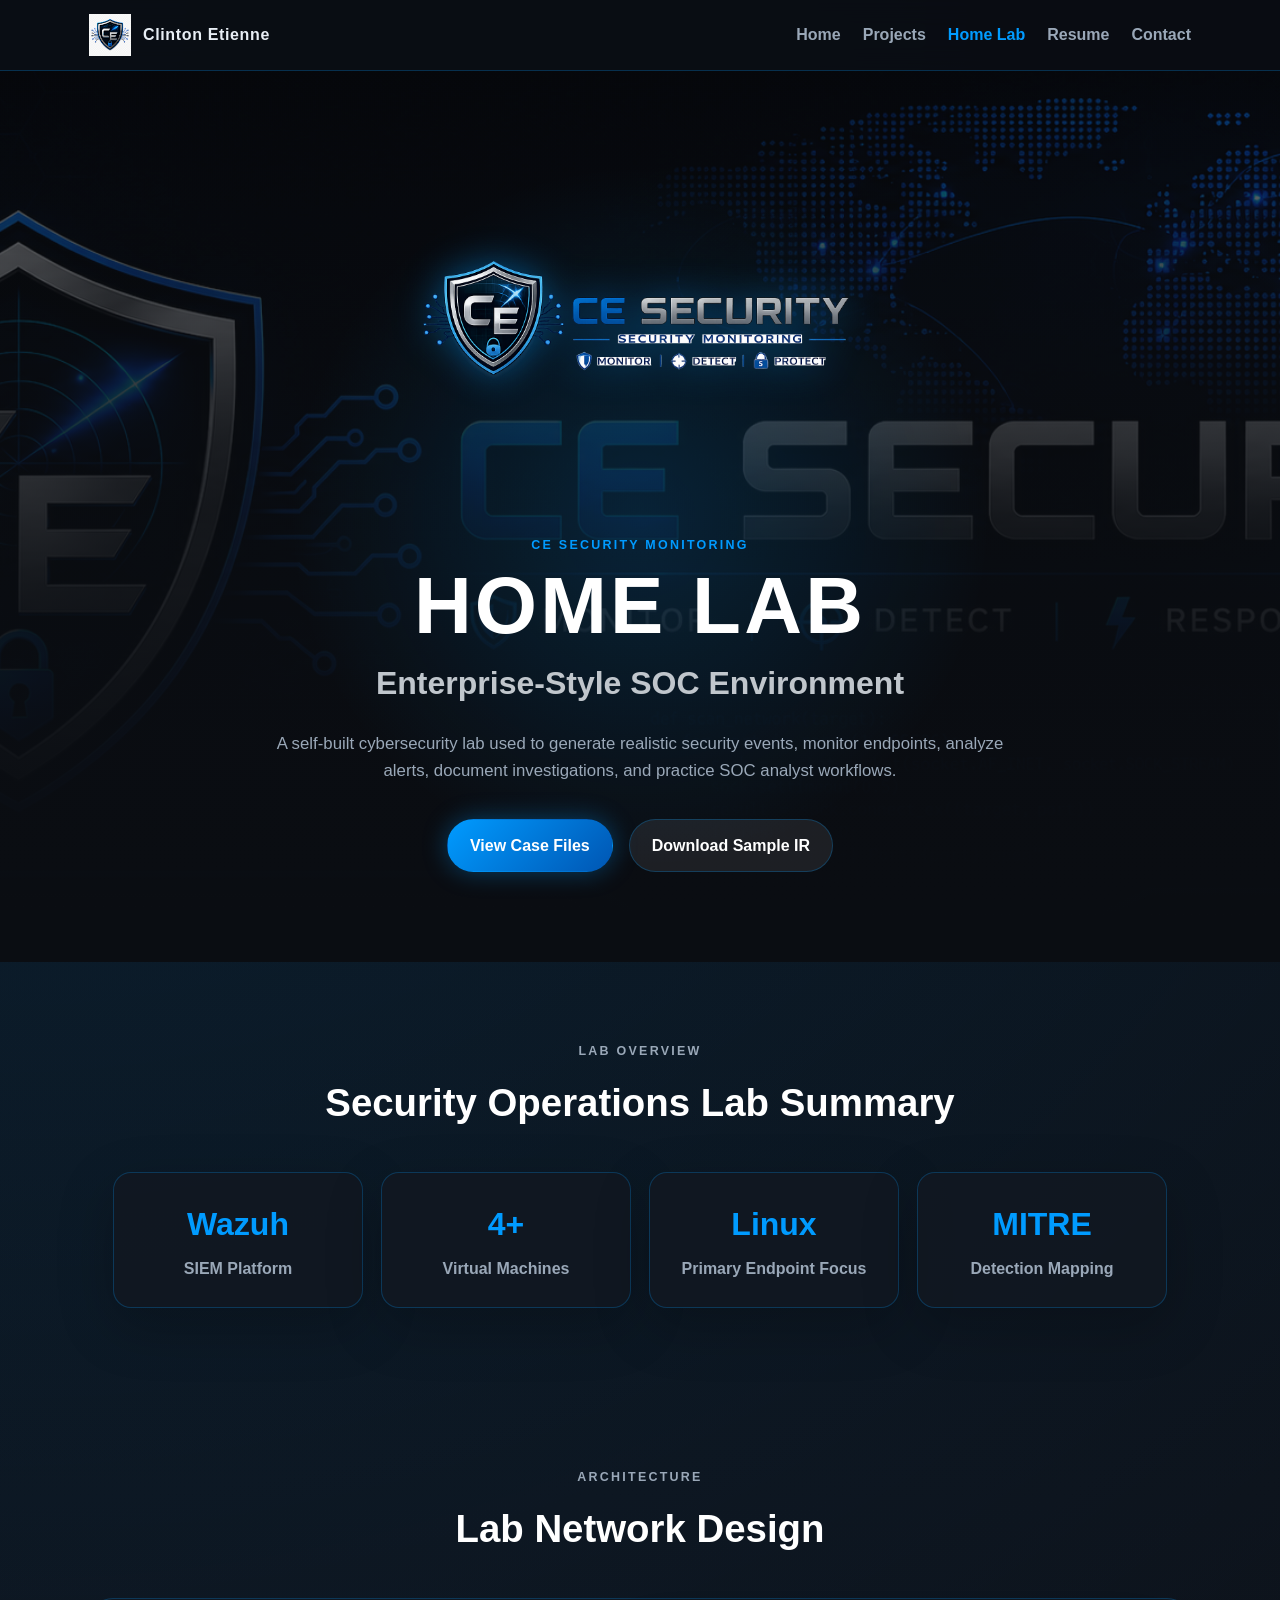
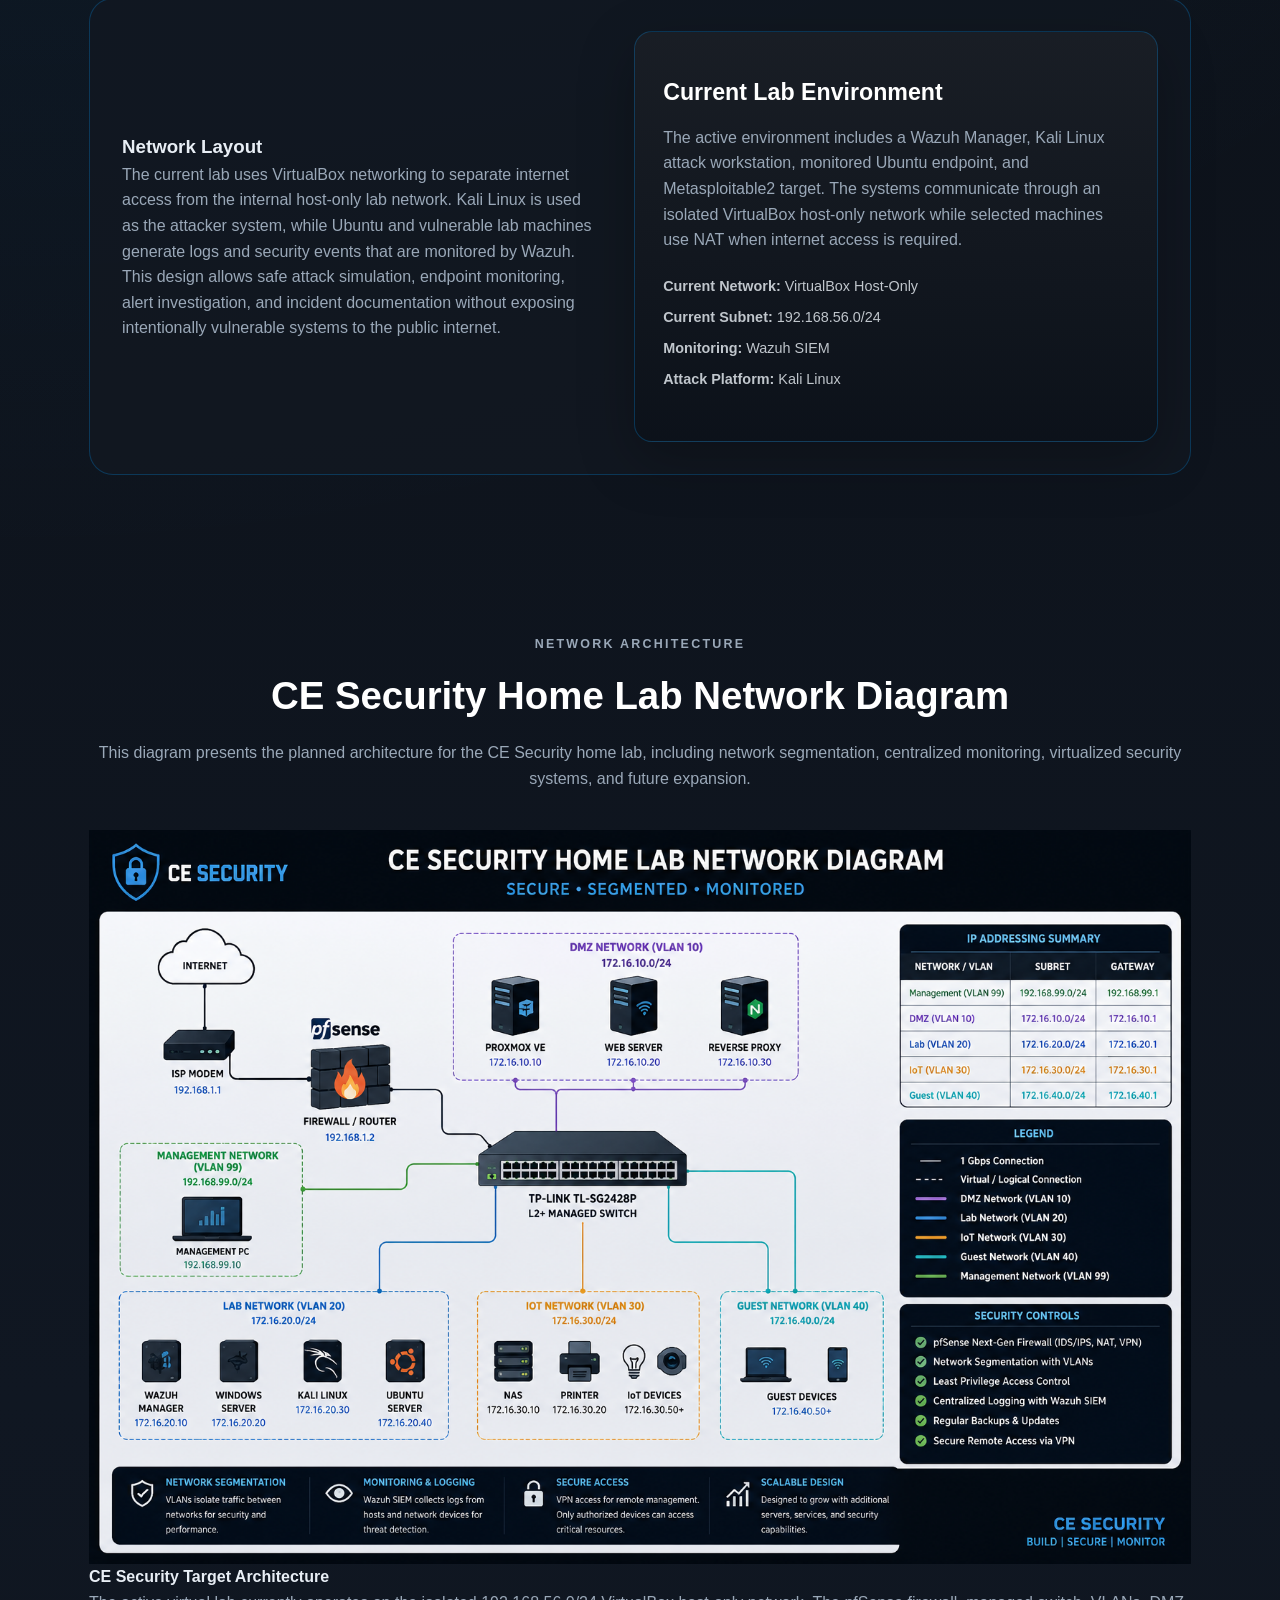
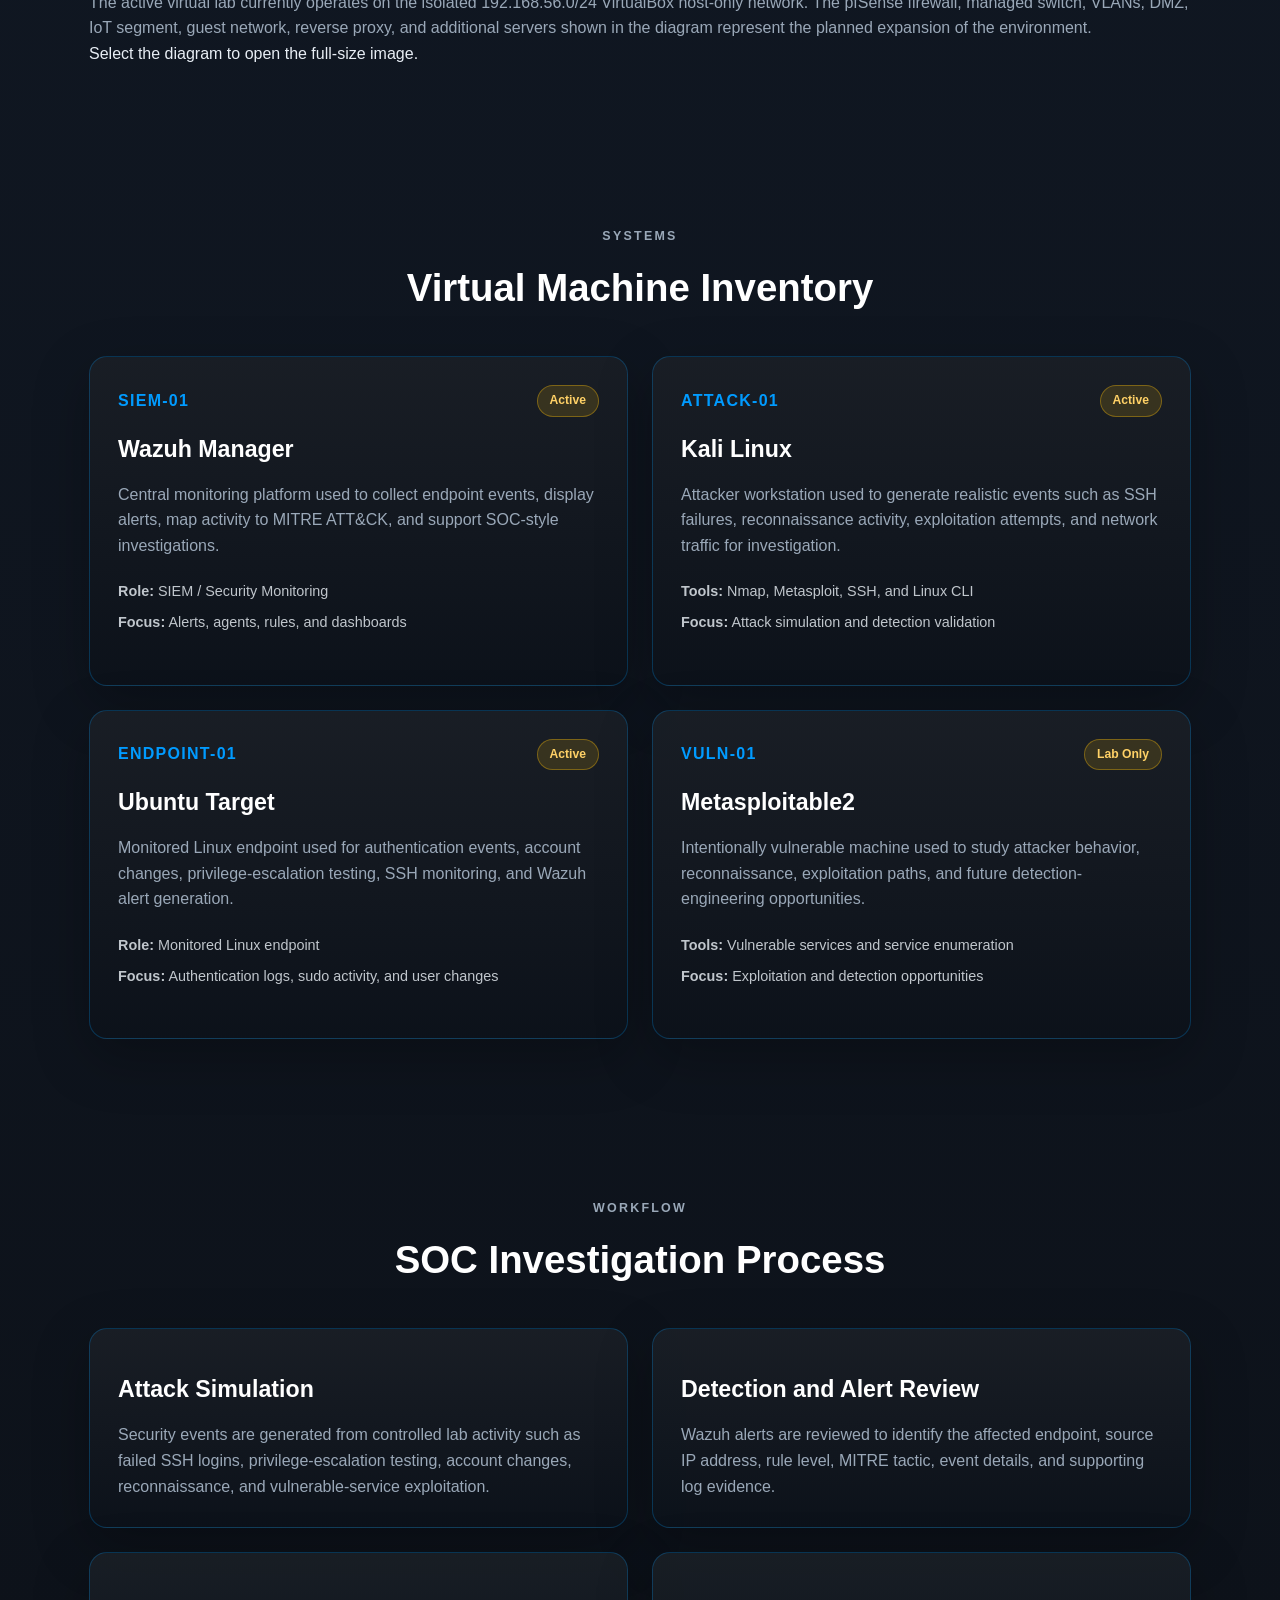
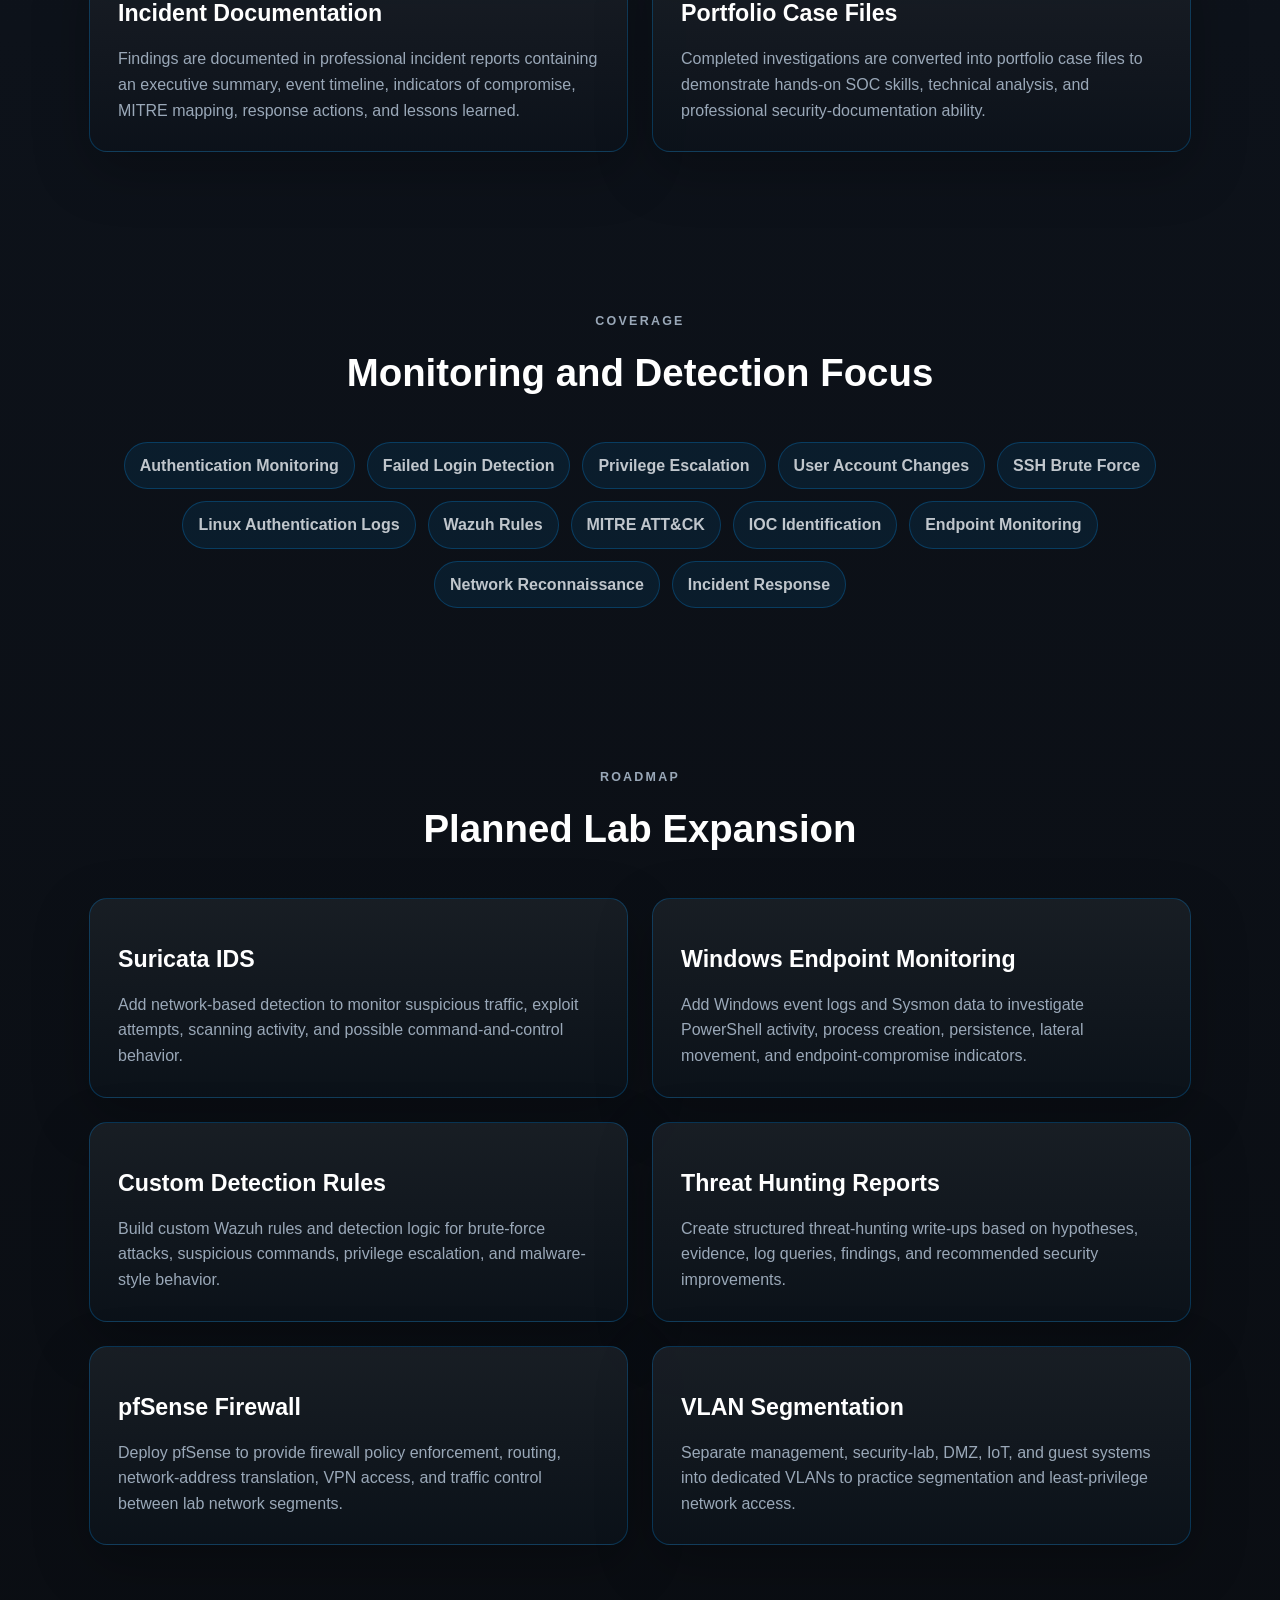
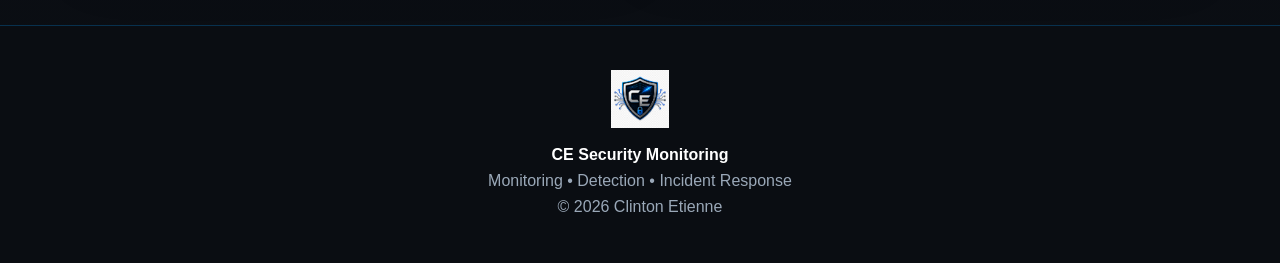
==== commit 3e27e6ca: "Refactor home-lab.html for improved readability Refactor HTML structure and improve readability by a" ====
--- a/home-lab.html
+++ b/home-lab.html
@@ -1,61 +1,136 @@
-
+<!DOCTYPE html>
 <html lang="en">
+
 <head>
   <meta charset="UTF-8" />
-  <meta name="viewport" content="width=device-width, initial-scale=1.0" />
+
+  <meta
+    name="viewport"
+    content="width=device-width, initial-scale=1.0"
+  />
+
+  <meta
+    name="description"
+    content="Explore Clinton Etienne's CE Security cybersecurity home lab, including Wazuh SIEM monitoring, Kali Linux attack simulation, Ubuntu endpoint monitoring, and incident response investigations."
+  />
+
   <title>Home Lab | Clinton Etienne SOC Analyst Portfolio</title>
+
   <link rel="stylesheet" href="style.css" />
 </head>
 
+
 <body>
+
+  <!-- =====================================================
+       SITE HEADER
+  ====================================================== -->
   <header class="site-header">
+
     <nav class="navbar">
+
       <a href="index.html" class="nav-brand">
-        <img src="assets/logo/security-shield.png" alt="CE Security Shield" class="nav-logo" />
+        <img
+          src="assets/logo/security-shield.png"
+          alt="CE Security Shield"
+          class="nav-logo"
+        />
+
         <span>Clinton Etienne</span>
       </a>
 
       <ul class="nav-links">
-        <li><a href="index.html">Home</a></li>
-        <li><a href="projects.html">Projects</a></li>
-        <li><a href="home-lab.html" class="active">Home Lab</a></li>
-        <li><a href="resume.pdf" target="_blank">Resume</a></li>
-        <li><a href="index.html#contact">Contact</a></li>
+        <li>
+          <a href="index.html">Home</a>
+        </li>
+
+        <li>
+          <a href="projects.html">Projects</a>
+        </li>
+
+        <li>
+          <a href="home-lab.html" class="active">Home Lab</a>
+        </li>
+
+        <li>
+          <a href="resume.pdf" target="_blank" rel="noopener noreferrer">
+            Resume
+          </a>
+        </li>
+
+        <li>
+          <a href="index.html#contact">Contact</a>
+        </li>
       </ul>
+
     </nav>
+
   </header>
 
+
   <main>
+
+    <!-- =====================================================
+         HERO SECTION
+    ====================================================== -->
     <section class="hero v4-hero">
+
       <div class="hero-overlay"></div>
 
       <div class="hero-content">
-        <img src="assets/logo/ce-security-logo.png" alt="CE Security Monitoring" class="hero-logo" />
+
+        <img
+          src="assets/logo/ce-security-logo.png"
+          alt="CE Security Monitoring"
+          class="hero-logo"
+        />
 
         <p class="eyebrow">CE Security Monitoring</p>
+
         <h1>Home Lab</h1>
+
         <h2>Enterprise-Style SOC Environment</h2>
 
         <p class="hero-summary">
-          A self-built cybersecurity lab used to generate realistic security events,
-          monitor endpoints, analyze alerts, document investigations, and practice
-          SOC analyst workflows.
+          A self-built cybersecurity lab used to generate realistic security
+          events, monitor endpoints, analyze alerts, document investigations,
+          and practice SOC analyst workflows.
         </p>
 
         <div class="hero-buttons">
-          <a href="projects.html" class="btn primary-btn">View Case Files</a>
-          <a href="IR-2026-002_SSH_Brute_Force.pdf" class="btn secondary-btn" target="_blank">Download Sample IR</a>
+
+          <a href="projects.html" class="btn primary-btn">
+            View Case Files
+          </a>
+
+          <a
+            href="IR-2026-002_SSH_Brute_Force.pdf"
+            class="btn secondary-btn"
+            target="_blank"
+            rel="noopener noreferrer"
+          >
+            Download Sample IR
+          </a>
+
         </div>
-      </div>
-    </section>
-
+
+      </div>
+
+    </section>
+
+
+    <!-- =====================================================
+         LAB OVERVIEW
+    ====================================================== -->
     <section class="soc-overview section">
+
       <div class="section-header">
         <p class="eyebrow">Lab Overview</p>
         <h2>Security Operations Lab Summary</h2>
       </div>
 
       <div class="stats-section">
+
         <div class="stat-card">
           <h3>Wazuh</h3>
           <p>SIEM Platform</p>
@@ -75,249 +150,513 @@
           <h3>MITRE</h3>
           <p>Detection Mapping</p>
         </div>
-      </div>
-    </section>
-
+
+      </div>
+
+    </section>
+
+
+    <!-- =====================================================
+         LAB NETWORK DESIGN
+    ====================================================== -->
     <section class="section">
+
       <div class="section-header">
         <p class="eyebrow">Architecture</p>
         <h2>Lab Network Design</h2>
       </div>
 
       <div class="lab-content">
+
         <div>
+
           <h3>Network Layout</h3>
-          <p>
-            The lab uses VirtualBox networking to separate internet access from the
-            internal host-only lab network. Kali Linux is used as the attacker system,
-            while Ubuntu and vulnerable lab machines generate logs and security events
-            that are monitored by Wazuh.
-          </p>
-
-          <p>
-            This design allows safe attack simulation, endpoint monitoring, and alert
-            investigation without exposing vulnerable systems to the public internet.
-          </p>
+
+          <p>
+            The current lab uses VirtualBox networking to separate internet
+            access from the internal host-only lab network. Kali Linux is used
+            as the attacker system, while Ubuntu and vulnerable lab machines
+            generate logs and security events that are monitored by Wazuh.
+          </p>
+
+          <p>
+            This design allows safe attack simulation, endpoint monitoring,
+            alert investigation, and incident documentation without exposing
+            intentionally vulnerable systems to the public internet.
+          </p>
+
         </div>
 
         <div class="project-card">
-          <pre style="white-space: pre-wrap; color: #c0c6cc; font-family: Consolas, monospace;">
-Internet / NAT
-     │
-     ▼
-VirtualBox Lab Network
-     │
-     ├── Kali Linux Attacker
-     │   └── Nmap / Metasploit / Testing
-     │
-     ├── Ubuntu Target Endpoint
-     │   └── Wazuh Agent / Auth Logs
-     │
-     ├── Metasploitable2
-     │   └── Vulnerable Services
-     │
-     └── Wazuh Manager
-         └── Dashboard / Alerts / Rules
-          </pre>
+
+          <h3>Current Lab Environment</h3>
+
+          <p>
+            The active environment includes a Wazuh Manager, Kali Linux attack
+            workstation, monitored Ubuntu endpoint, and Metasploitable2 target.
+            The systems communicate through an isolated VirtualBox host-only
+            network while selected machines use NAT when internet access is
+            required.
+          </p>
+
+          <div class="card-meta">
+            <span>
+              <strong>Current Network:</strong>
+              VirtualBox Host-Only
+            </span>
+
+            <span>
+              <strong>Current Subnet:</strong>
+              192.168.56.0/24
+            </span>
+
+            <span>
+              <strong>Monitoring:</strong>
+              Wazuh SIEM
+            </span>
+
+            <span>
+              <strong>Attack Platform:</strong>
+              Kali Linux
+            </span>
+          </div>
+
         </div>
-      </div>
-    </section>
-
+
+      </div>
+
+    </section>
+
+
+    <!-- =====================================================
+         PROFESSIONAL NETWORK DIAGRAM
+    ====================================================== -->
+    <section class="section home-lab-diagram-section">
+
+      <div class="section-header">
+
+        <p class="eyebrow">Network Architecture</p>
+
+        <h2>CE Security Home Lab Network Diagram</h2>
+
+        <p>
+          This diagram presents the planned architecture for the CE Security
+          home lab, including network segmentation, centralized monitoring,
+          virtualized security systems, and future expansion.
+        </p>
+
+      </div>
+
+      <figure class="home-lab-diagram-card">
+
+        <a
+          href="assets/images/home-lab-network-diagram.png"
+          target="_blank"
+          rel="noopener noreferrer"
+          class="home-lab-diagram-link"
+          aria-label="Open the full-size CE Security home lab network diagram"
+        >
+
+          <img
+            src="assets/images/home-lab-network-diagram.png"
+            alt="CE Security home lab network diagram showing a firewall, managed switch, Wazuh monitoring, management network, lab network, DMZ, IoT network, and guest network"
+            class="home-lab-diagram-image"
+            loading="lazy"
+          />
+
+        </a>
+
+        <figcaption class="home-lab-diagram-caption">
+
+          <strong>CE Security Target Architecture</strong>
+
+          <p>
+            The active virtual lab currently operates on the isolated
+            192.168.56.0/24 VirtualBox host-only network. The pfSense firewall,
+            managed switch, VLANs, DMZ, IoT segment, guest network, reverse
+            proxy, and additional servers shown in the diagram represent the
+            planned expansion of the environment.
+          </p>
+
+          <span class="diagram-instruction">
+            Select the diagram to open the full-size image.
+          </span>
+
+        </figcaption>
+
+      </figure>
+
+    </section>
+
+
+    <!-- =====================================================
+         VIRTUAL MACHINE INVENTORY
+    ====================================================== -->
     <section class="section">
+
       <div class="section-header">
         <p class="eyebrow">Systems</p>
         <h2>Virtual Machine Inventory</h2>
       </div>
 
       <div class="project-grid">
-        <article class="project-card">
+
+        <!-- WAZUH MANAGER -->
+        <article class="project-card">
+
           <div class="card-topline">
             <span class="incident-id">SIEM-01</span>
             <span class="badge medium">Active</span>
           </div>
 
           <h3>Wazuh Manager</h3>
-          <p>
-            Central monitoring platform used to collect endpoint events, display alerts,
-            map activity to MITRE ATT&CK, and support SOC-style investigations.
+
+          <p>
+            Central monitoring platform used to collect endpoint events,
+            display alerts, map activity to MITRE ATT&amp;CK, and support
+            SOC-style investigations.
           </p>
 
           <div class="card-meta">
-            <span><strong>Role:</strong> SIEM / Security Monitoring</span>
-            <span><strong>Focus:</strong> Alerts, agents, rules, dashboards</span>
-          </div>
-        </article>
-
-        <article class="project-card">
+
+            <span>
+              <strong>Role:</strong>
+              SIEM / Security Monitoring
+            </span>
+
+            <span>
+              <strong>Focus:</strong>
+              Alerts, agents, rules, and dashboards
+            </span>
+
+          </div>
+
+        </article>
+
+
+        <!-- KALI LINUX -->
+        <article class="project-card">
+
           <div class="card-topline">
             <span class="incident-id">ATTACK-01</span>
             <span class="badge medium">Active</span>
           </div>
 
           <h3>Kali Linux</h3>
-          <p>
-            Attacker workstation used to generate realistic events such as SSH failures,
-            reconnaissance activity, exploitation attempts, and traffic for investigation.
+
+          <p>
+            Attacker workstation used to generate realistic events such as
+            SSH failures, reconnaissance activity, exploitation attempts,
+            and network traffic for investigation.
           </p>
 
           <div class="card-meta">
-            <span><strong>Tools:</strong> Nmap, Metasploit, SSH, Linux CLI</span>
-            <span><strong>Focus:</strong> Attack simulation and detection validation</span>
-          </div>
-        </article>
-
-        <article class="project-card">
+
+            <span>
+              <strong>Tools:</strong>
+              Nmap, Metasploit, SSH, and Linux CLI
+            </span>
+
+            <span>
+              <strong>Focus:</strong>
+              Attack simulation and detection validation
+            </span>
+
+          </div>
+
+        </article>
+
+
+        <!-- UBUNTU TARGET -->
+        <article class="project-card">
+
           <div class="card-topline">
             <span class="incident-id">ENDPOINT-01</span>
             <span class="badge medium">Active</span>
           </div>
 
           <h3>Ubuntu Target</h3>
-          <p>
-            Monitored Linux endpoint used for authentication events, account changes,
-            privilege escalation testing, SSH monitoring, and Wazuh alert generation.
+
+          <p>
+            Monitored Linux endpoint used for authentication events, account
+            changes, privilege-escalation testing, SSH monitoring, and Wazuh
+            alert generation.
           </p>
 
           <div class="card-meta">
-            <span><strong>Role:</strong> Monitored endpoint</span>
-            <span><strong>Focus:</strong> Auth logs, sudo activity, user changes</span>
-          </div>
-        </article>
-
-        <article class="project-card">
+
+            <span>
+              <strong>Role:</strong>
+              Monitored Linux endpoint
+            </span>
+
+            <span>
+              <strong>Focus:</strong>
+              Authentication logs, sudo activity, and user changes
+            </span>
+
+          </div>
+
+        </article>
+
+
+        <!-- METASPLOITABLE2 -->
+        <article class="project-card">
+
           <div class="card-topline">
             <span class="incident-id">VULN-01</span>
             <span class="badge medium">Lab Only</span>
           </div>
 
           <h3>Metasploitable2</h3>
+
           <p>
             Intentionally vulnerable machine used to study attacker behavior,
-            reconnaissance, exploitation paths, and future detection engineering
+            reconnaissance, exploitation paths, and future detection-engineering
             opportunities.
           </p>
 
           <div class="card-meta">
-            <span><strong>Tools:</strong> Vulnerable services, service enumeration</span>
-            <span><strong>Focus:</strong> Exploitation and detection opportunities</span>
-          </div>
-        </article>
-      </div>
-    </section>
-
+
+            <span>
+              <strong>Tools:</strong>
+              Vulnerable services and service enumeration
+            </span>
+
+            <span>
+              <strong>Focus:</strong>
+              Exploitation and detection opportunities
+            </span>
+
+          </div>
+
+        </article>
+
+      </div>
+
+    </section>
+
+
+    <!-- =====================================================
+         SOC INVESTIGATION WORKFLOW
+    ====================================================== -->
     <section class="section">
+
       <div class="section-header">
         <p class="eyebrow">Workflow</p>
         <h2>SOC Investigation Process</h2>
       </div>
 
       <div class="project-grid">
-        <article class="project-card">
+
+        <article class="project-card">
+
           <h3>Attack Simulation</h3>
-          <p>
-            Security events are generated from controlled lab activity such as failed SSH
-            logins, privilege escalation testing, account changes, reconnaissance, and
-            vulnerable service exploitation.
-          </p>
-        </article>
-
-        <article class="project-card">
+
+          <p>
+            Security events are generated from controlled lab activity such
+            as failed SSH logins, privilege-escalation testing, account
+            changes, reconnaissance, and vulnerable-service exploitation.
+          </p>
+
+        </article>
+
+
+        <article class="project-card">
+
           <h3>Detection and Alert Review</h3>
-          <p>
-            Wazuh alerts are reviewed to identify the affected endpoint, source IP,
-            rule level, MITRE tactic, event details, and supporting log evidence.
-          </p>
-        </article>
-
-        <article class="project-card">
+
+          <p>
+            Wazuh alerts are reviewed to identify the affected endpoint,
+            source IP address, rule level, MITRE tactic, event details,
+            and supporting log evidence.
+          </p>
+
+        </article>
+
+
+        <article class="project-card">
+
           <h3>Incident Documentation</h3>
-          <p>
-            Findings are documented in professional incident reports containing an
-            executive summary, timeline, indicators of compromise, MITRE mapping,
-            response actions, and lessons learned.
-          </p>
-        </article>
-
-        <article class="project-card">
+
+          <p>
+            Findings are documented in professional incident reports
+            containing an executive summary, event timeline, indicators
+            of compromise, MITRE mapping, response actions, and lessons
+            learned.
+          </p>
+
+        </article>
+
+
+        <article class="project-card">
+
           <h3>Portfolio Case Files</h3>
-          <p>
-            Completed investigations are converted into portfolio case files to
-            demonstrate hands-on SOC skills, technical analysis, and security
-            documentation ability.
-          </p>
-        </article>
-      </div>
-    </section>
-
+
+          <p>
+            Completed investigations are converted into portfolio case
+            files to demonstrate hands-on SOC skills, technical analysis,
+            and professional security-documentation ability.
+          </p>
+
+        </article>
+
+      </div>
+
+    </section>
+
+
+    <!-- =====================================================
+         MONITORING AND DETECTION COVERAGE
+    ====================================================== -->
     <section class="section skills-section">
+
       <div class="section-header">
         <p class="eyebrow">Coverage</p>
         <h2>Monitoring and Detection Focus</h2>
       </div>
 
       <div class="skills-grid">
+
         <span>Authentication Monitoring</span>
         <span>Failed Login Detection</span>
         <span>Privilege Escalation</span>
         <span>User Account Changes</span>
         <span>SSH Brute Force</span>
-        <span>Linux Auth Logs</span>
+        <span>Linux Authentication Logs</span>
         <span>Wazuh Rules</span>
-        <span>MITRE ATT&CK</span>
+        <span>MITRE ATT&amp;CK</span>
         <span>IOC Identification</span>
         <span>Endpoint Monitoring</span>
         <span>Network Reconnaissance</span>
         <span>Incident Response</span>
-      </div>
-    </section>
-
+
+      </div>
+
+    </section>
+
+
+    <!-- =====================================================
+         LAB ROADMAP
+    ====================================================== -->
     <section class="section">
+
       <div class="section-header">
         <p class="eyebrow">Roadmap</p>
         <h2>Planned Lab Expansion</h2>
       </div>
 
       <div class="project-grid">
-        <article class="project-card">
+
+        <article class="project-card">
+
           <h3>Suricata IDS</h3>
-          <p>
-            Add network-based detection to monitor suspicious traffic, exploit attempts,
-            and possible command-and-control behavior.
-          </p>
-        </article>
-
-        <article class="project-card">
+
+          <p>
+            Add network-based detection to monitor suspicious traffic,
+            exploit attempts, scanning activity, and possible
+            command-and-control behavior.
+          </p>
+
+        </article>
+
+
+        <article class="project-card">
+
           <h3>Windows Endpoint Monitoring</h3>
-          <p>
-            Add Windows event logs and Sysmon data to investigate PowerShell activity,
-            process creation, persistence, and endpoint compromise indicators.
-          </p>
-        </article>
-
-        <article class="project-card">
+
+          <p>
+            Add Windows event logs and Sysmon data to investigate
+            PowerShell activity, process creation, persistence, lateral
+            movement, and endpoint-compromise indicators.
+          </p>
+
+        </article>
+
+
+        <article class="project-card">
+
           <h3>Custom Detection Rules</h3>
-          <p>
-            Build custom Wazuh rules and detection logic for brute force attacks,
-            suspicious commands, privilege escalation, and malware-style behavior.
-          </p>
-        </article>
-
-        <article class="project-card">
+
+          <p>
+            Build custom Wazuh rules and detection logic for brute-force
+            attacks, suspicious commands, privilege escalation, and
+            malware-style behavior.
+          </p>
+
+        </article>
+
+
+        <article class="project-card">
+
           <h3>Threat Hunting Reports</h3>
-          <p>
-            Create structured threat hunting write-ups based on hypotheses, evidence,
-            log queries, findings, and recommended improvements.
-          </p>
-        </article>
-      </div>
-    </section>
+
+          <p>
+            Create structured threat-hunting write-ups based on
+            hypotheses, evidence, log queries, findings, and recommended
+            security improvements.
+          </p>
+
+        </article>
+
+
+        <article class="project-card">
+
+          <h3>pfSense Firewall</h3>
+
+          <p>
+            Deploy pfSense to provide firewall policy enforcement, routing,
+            network-address translation, VPN access, and traffic control
+            between lab network segments.
+          </p>
+
+        </article>
+
+
+        <article class="project-card">
+
+          <h3>VLAN Segmentation</h3>
+
+          <p>
+            Separate management, security-lab, DMZ, IoT, and guest systems
+            into dedicated VLANs to practice segmentation and least-privilege
+            network access.
+          </p>
+
+        </article>
+
+      </div>
+
+    </section>
+
   </main>
 
+
+  <!-- =====================================================
+       SITE FOOTER
+  ====================================================== -->
   <footer class="site-footer">
-    <img src="assets/logo/security-shield.png" alt="CE Security Shield" class="footer-logo" />
-    <p><strong>CE Security Monitoring</strong></p>
-    <p>Monitoring • Detection • Incident Response</p>
-    <p>© 2026 Clinton Etienne</p>
+
+    <img
+      src="assets/logo/security-shield.png"
+      alt="CE Security Shield"
+      class="footer-logo"
+    />
+
+    <p>
+      <strong>CE Security Monitoring</strong>
+    </p>
+
+    <p>
+      Monitoring • Detection • Incident Response
+    </p>
+
+    <p>
+      © 2026 Clinton Etienne
+    </p>
+
   </footer>
+
 </body>
+
 </html>
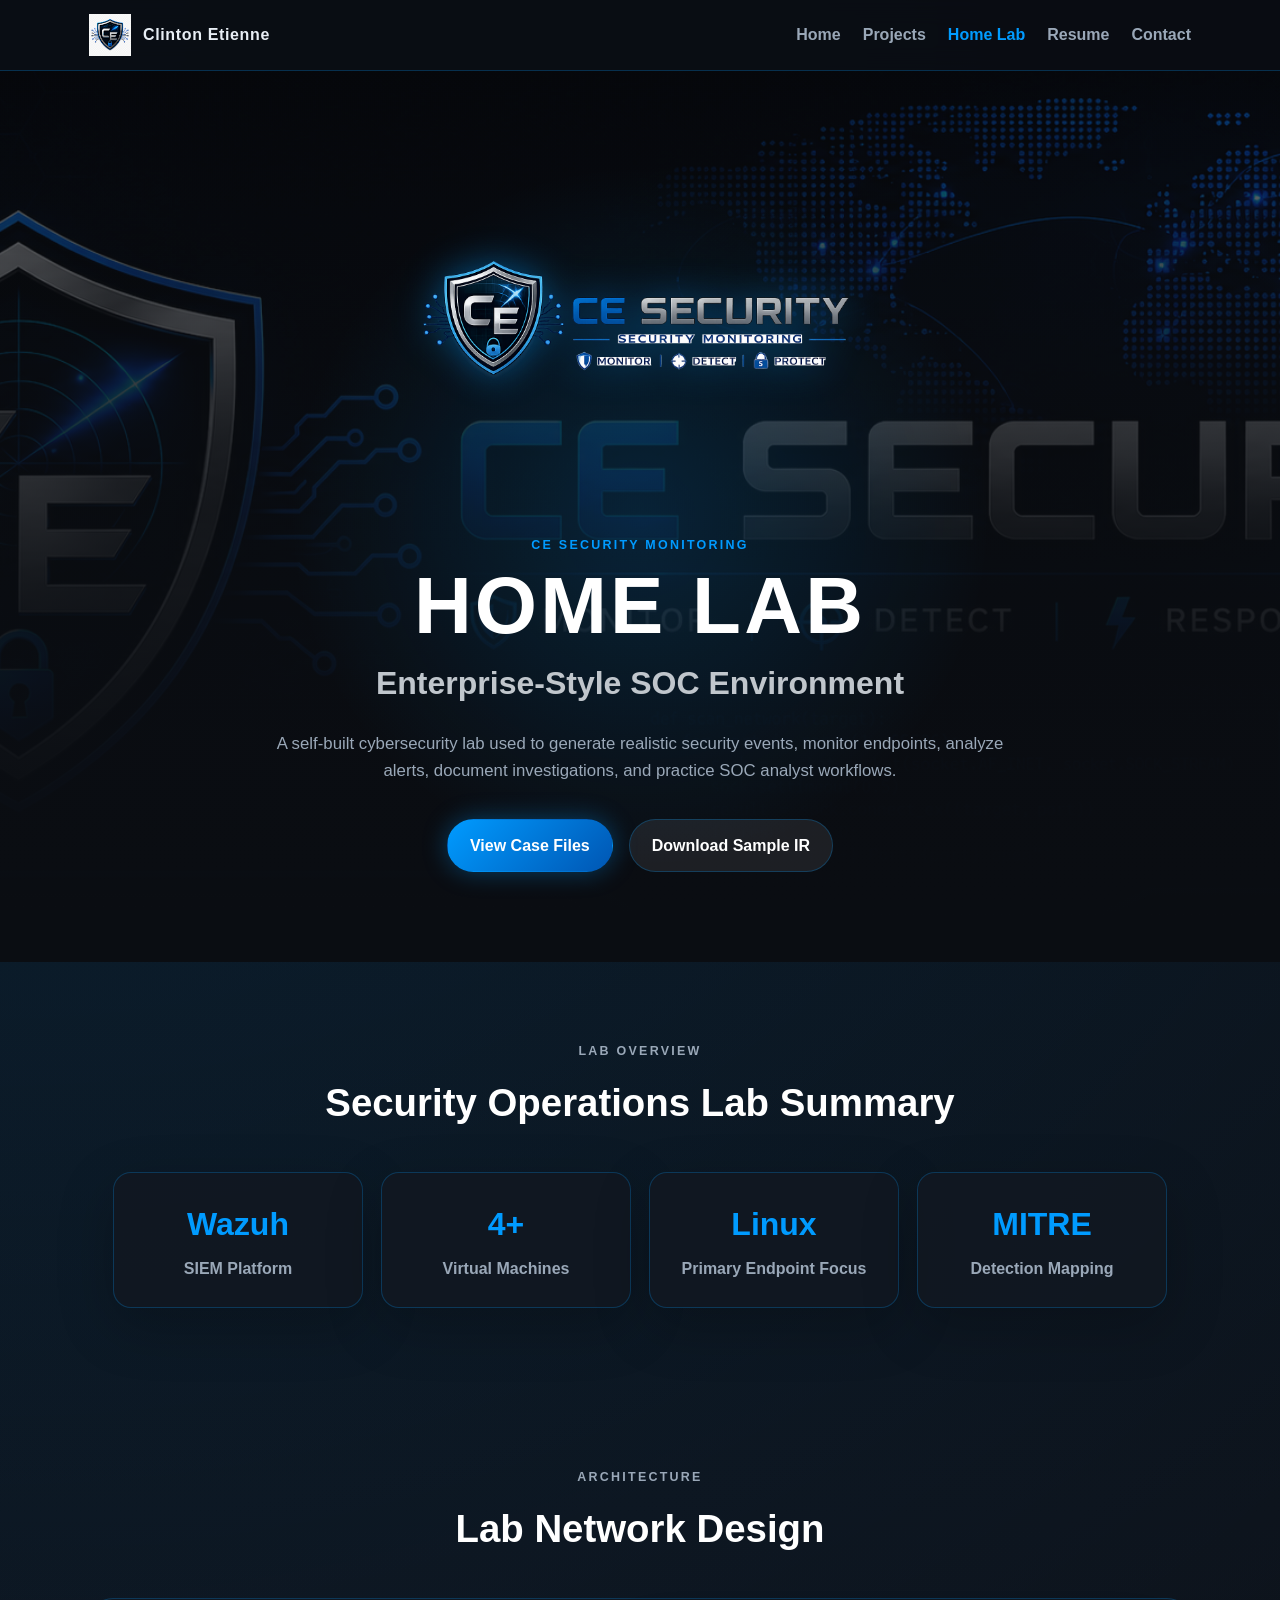
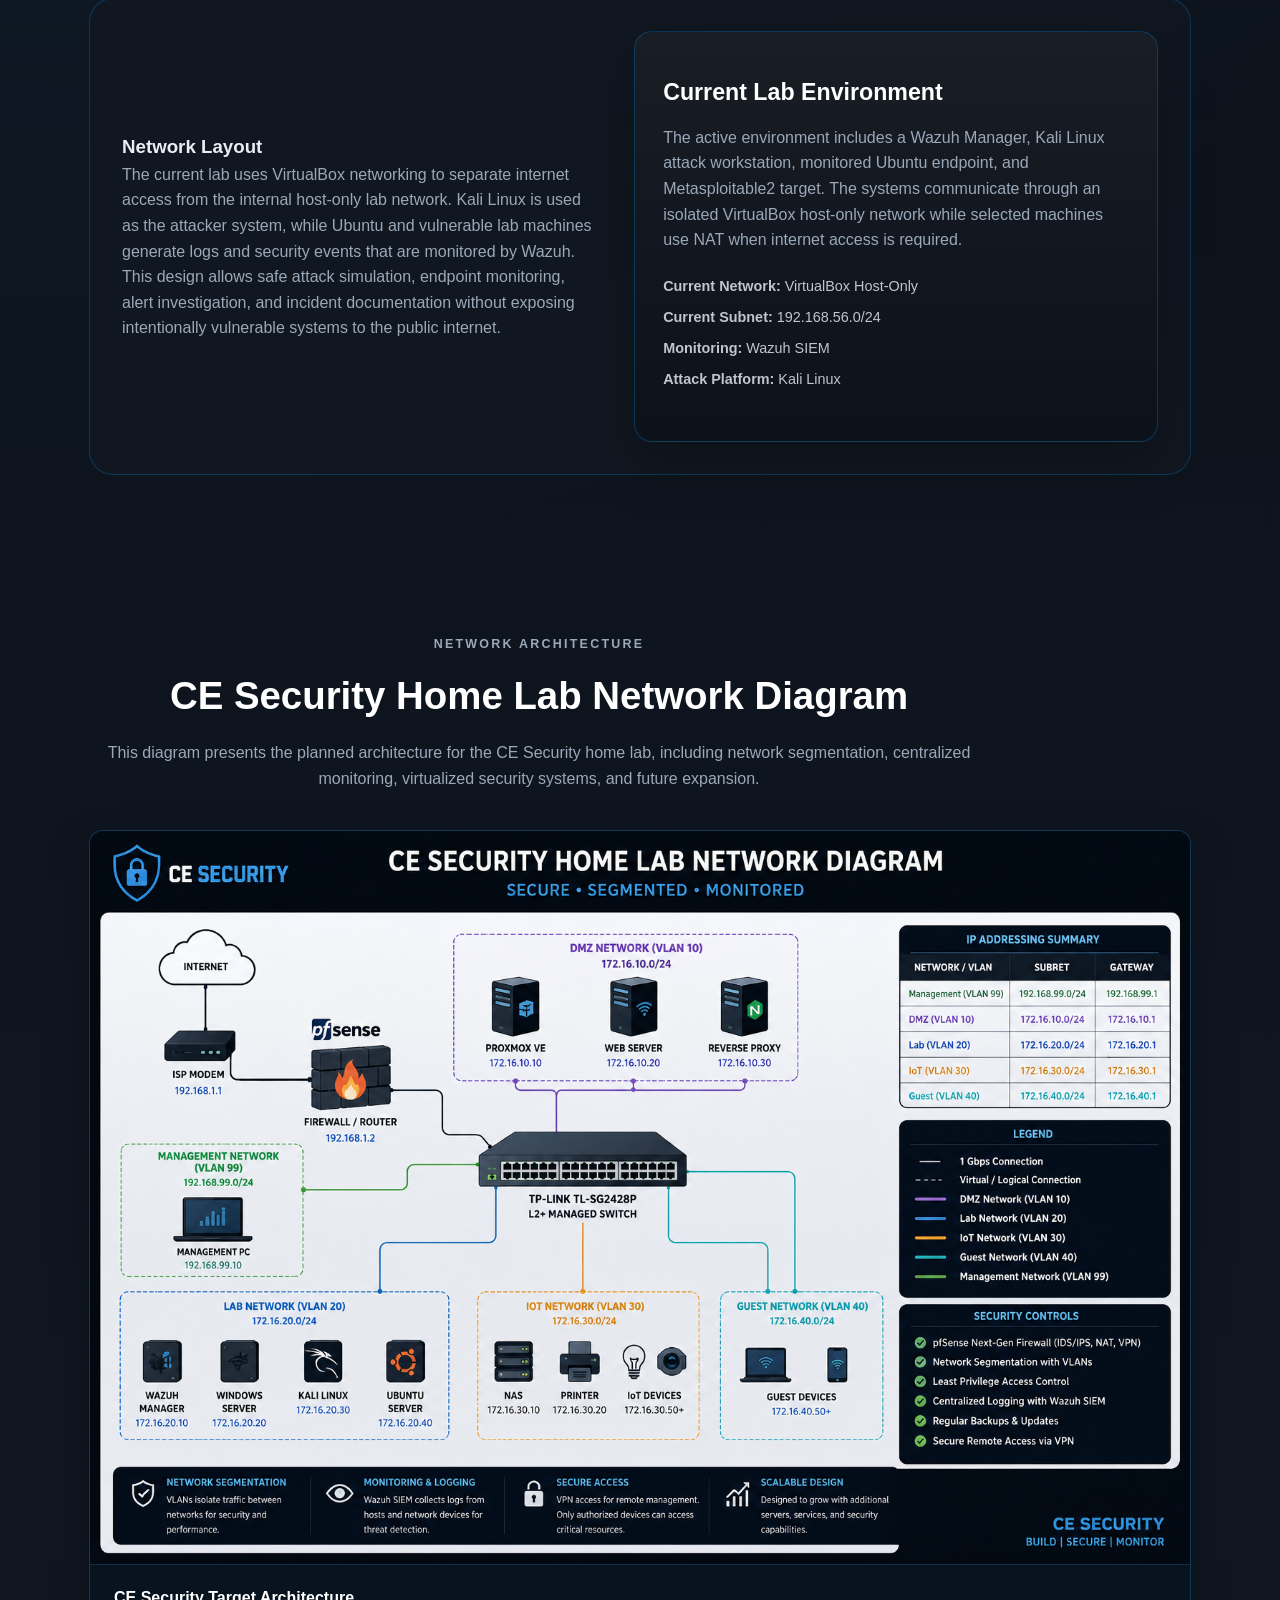
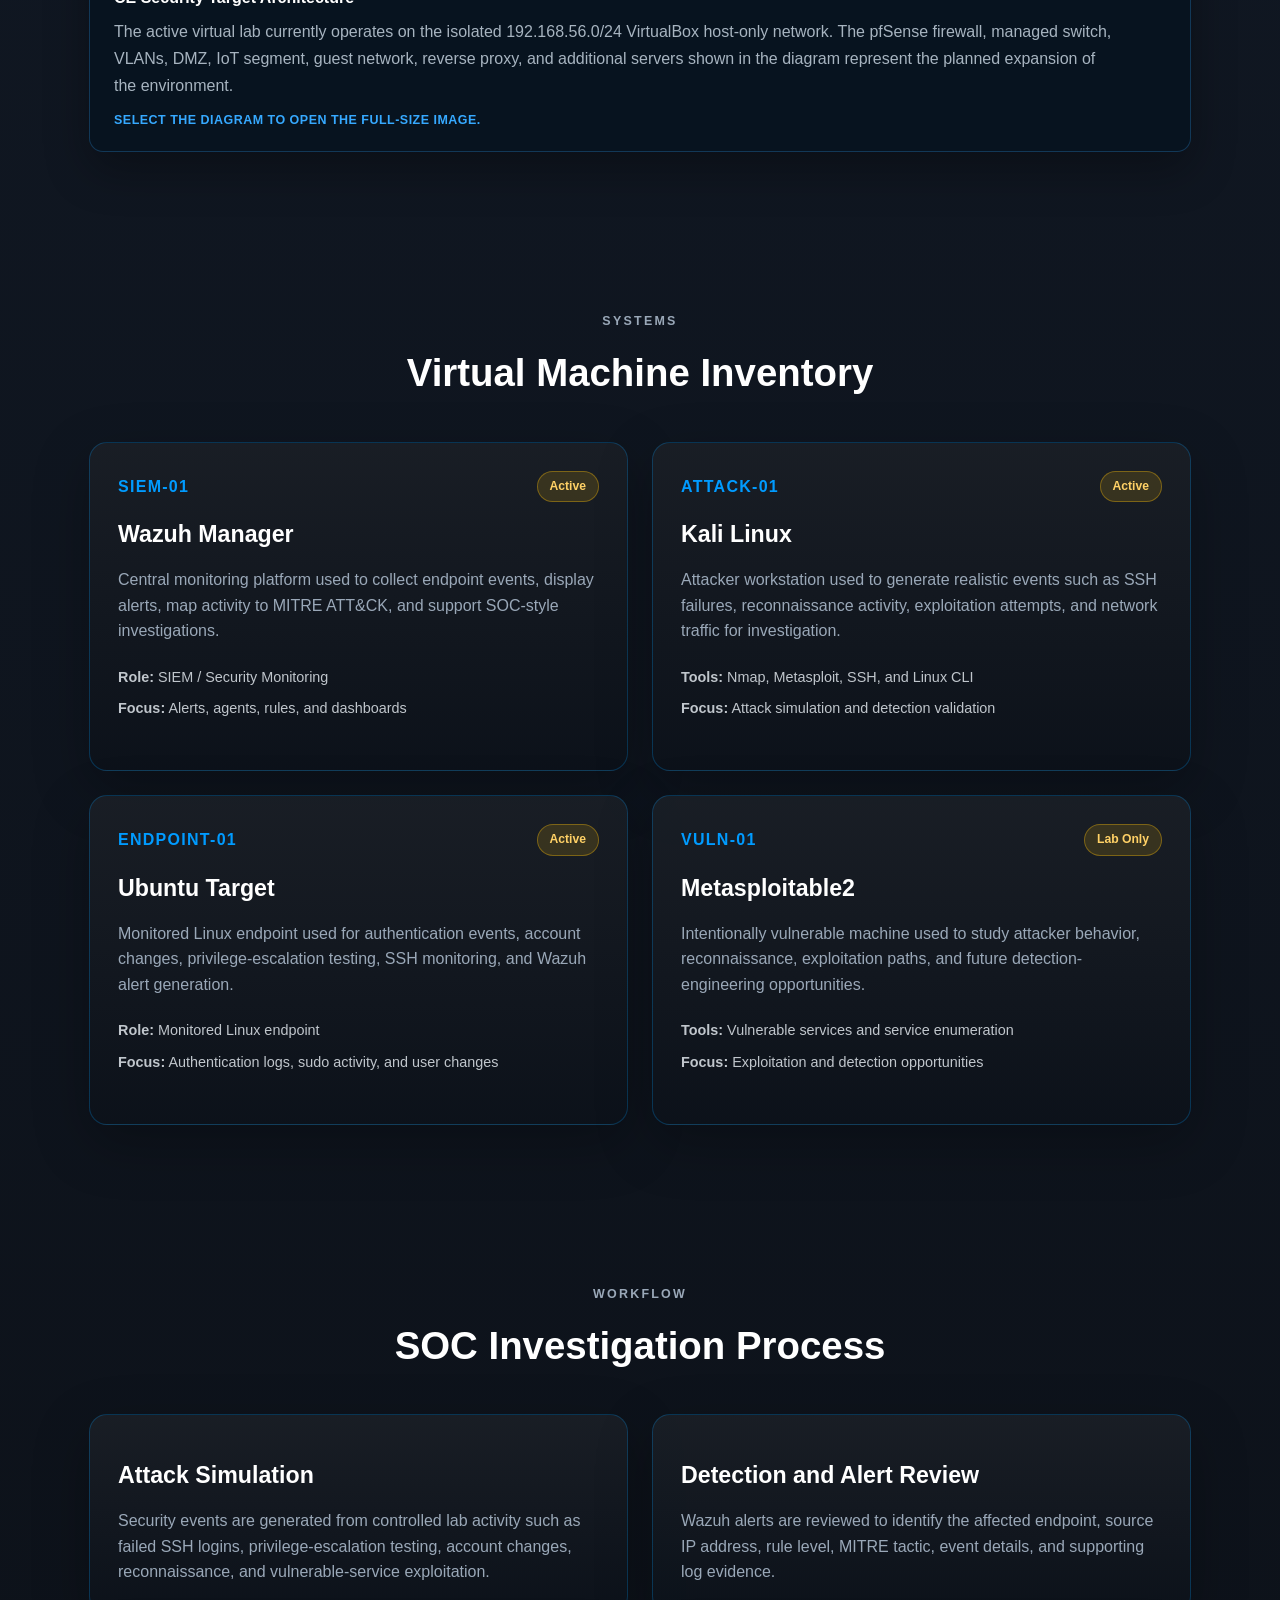
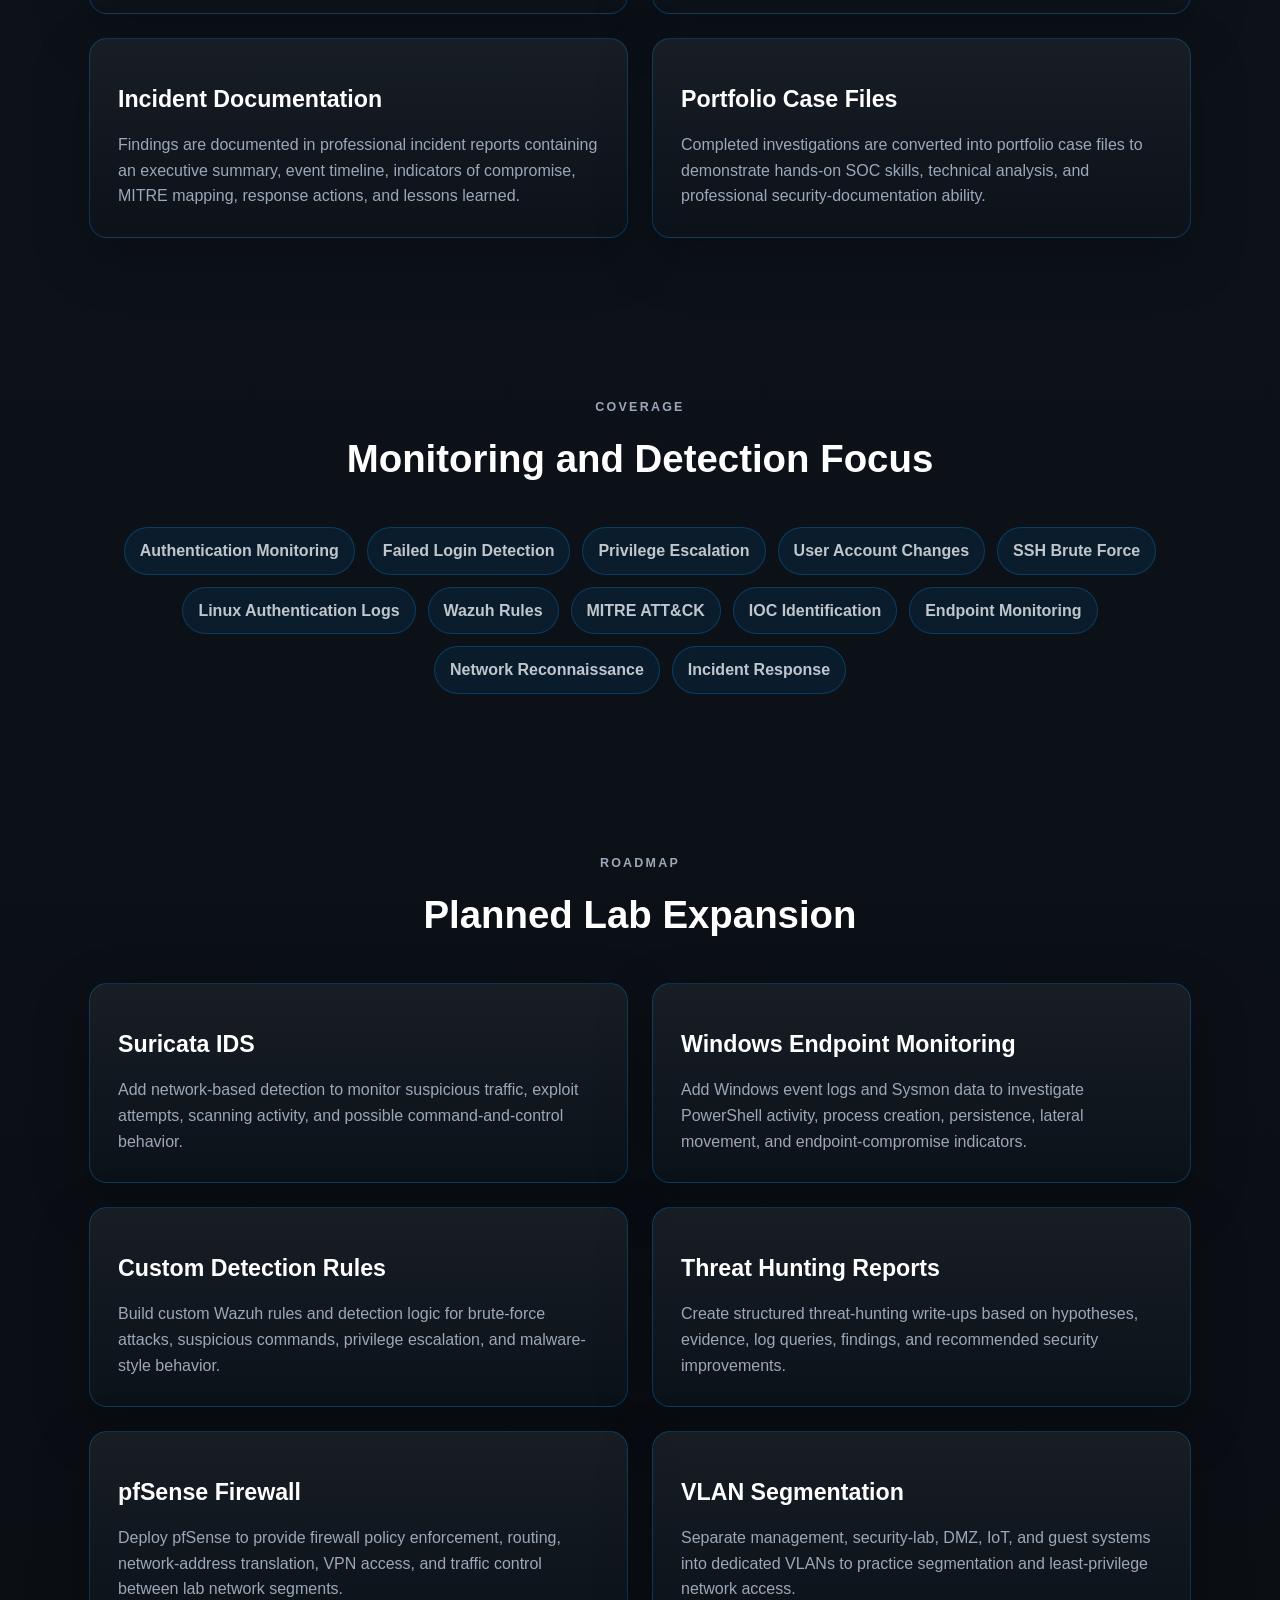
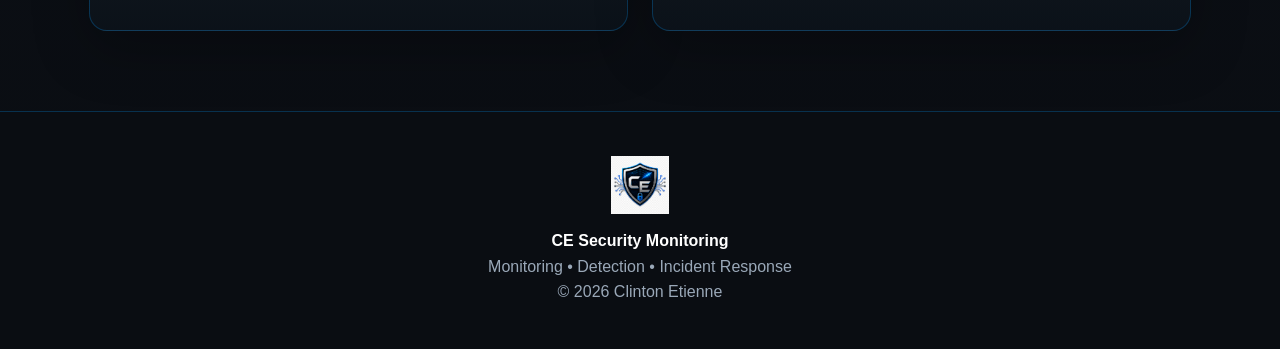
==== commit 61f24be7: "Integrate Google Analytics 4 into home-lab.html Added Google Analytics 4 tracking code to the HTML f" ====
--- a/home-lab.html
+++ b/home-lab.html
@@ -1,6 +1,19 @@
 <!DOCTYPE html>
 <html lang="en">
-
+<!-- Google Analytics 4 -->
+<script async src="https://www.googletagmanager.com/gtag/js?id=G-EGCFJRR2Q1"></script>
+
+<script>
+  window.dataLayer = window.dataLayer || [];
+
+  function gtag() {
+    dataLayer.push(arguments);
+  }
+
+  gtag('js', new Date());
+  gtag('config', 'G-EGCFJRR2Q1');
+</script>
+  
 <head>
   <meta charset="UTF-8" />
 
--- a/style.css
+++ b/style.css
@@ -489,3 +489,91 @@
     font-size: 0.9rem;
   }
 }
+/* =========================================================
+   HOME LAB NETWORK DIAGRAM
+========================================================= */
+
+.home-lab-diagram-section .section-header {
+  max-width: 900px;
+}
+
+.home-lab-diagram-card {
+  margin: 0;
+  overflow: hidden;
+  border: 1px solid rgba(54, 169, 255, 0.25);
+  border-radius: 14px;
+  background: #07131f;
+  box-shadow: 0 18px 45px rgba(0, 0, 0, 0.3);
+}
+
+.home-lab-diagram-link {
+  display: block;
+  overflow: hidden;
+  background: #07131f;
+}
+
+.home-lab-diagram-image {
+  display: block;
+  width: 100%;
+  height: auto;
+  transition:
+    transform 0.3s ease,
+    filter 0.3s ease;
+}
+
+.home-lab-diagram-link:hover .home-lab-diagram-image {
+  transform: scale(1.01);
+  filter: brightness(1.04);
+}
+
+.home-lab-diagram-link:focus-visible {
+  outline: 3px solid #2fa8ff;
+  outline-offset: -3px;
+}
+
+.home-lab-diagram-caption {
+  display: block;
+  padding: 1.25rem 1.5rem;
+  border-top: 1px solid rgba(54, 169, 255, 0.18);
+}
+
+.home-lab-diagram-caption strong {
+  display: block;
+  margin-bottom: 0.45rem;
+  color: #ffffff;
+  font-size: 1rem;
+}
+
+.home-lab-diagram-caption p {
+  max-width: 1000px;
+  margin: 0;
+  color: #a7b4c0;
+  line-height: 1.7;
+}
+
+.diagram-instruction {
+  display: block;
+  margin-top: 0.75rem;
+  color: #36a9ff;
+  font-size: 0.78rem;
+  font-weight: 700;
+  letter-spacing: 0.04em;
+  text-transform: uppercase;
+}
+
+
+/* Mobile diagram adjustments */
+
+@media (max-width: 700px) {
+  .home-lab-diagram-card {
+    border-radius: 10px;
+  }
+
+  .home-lab-diagram-caption {
+    padding: 1rem;
+  }
+
+  .home-lab-diagram-caption p {
+    font-size: 0.9rem;
+  }
+}
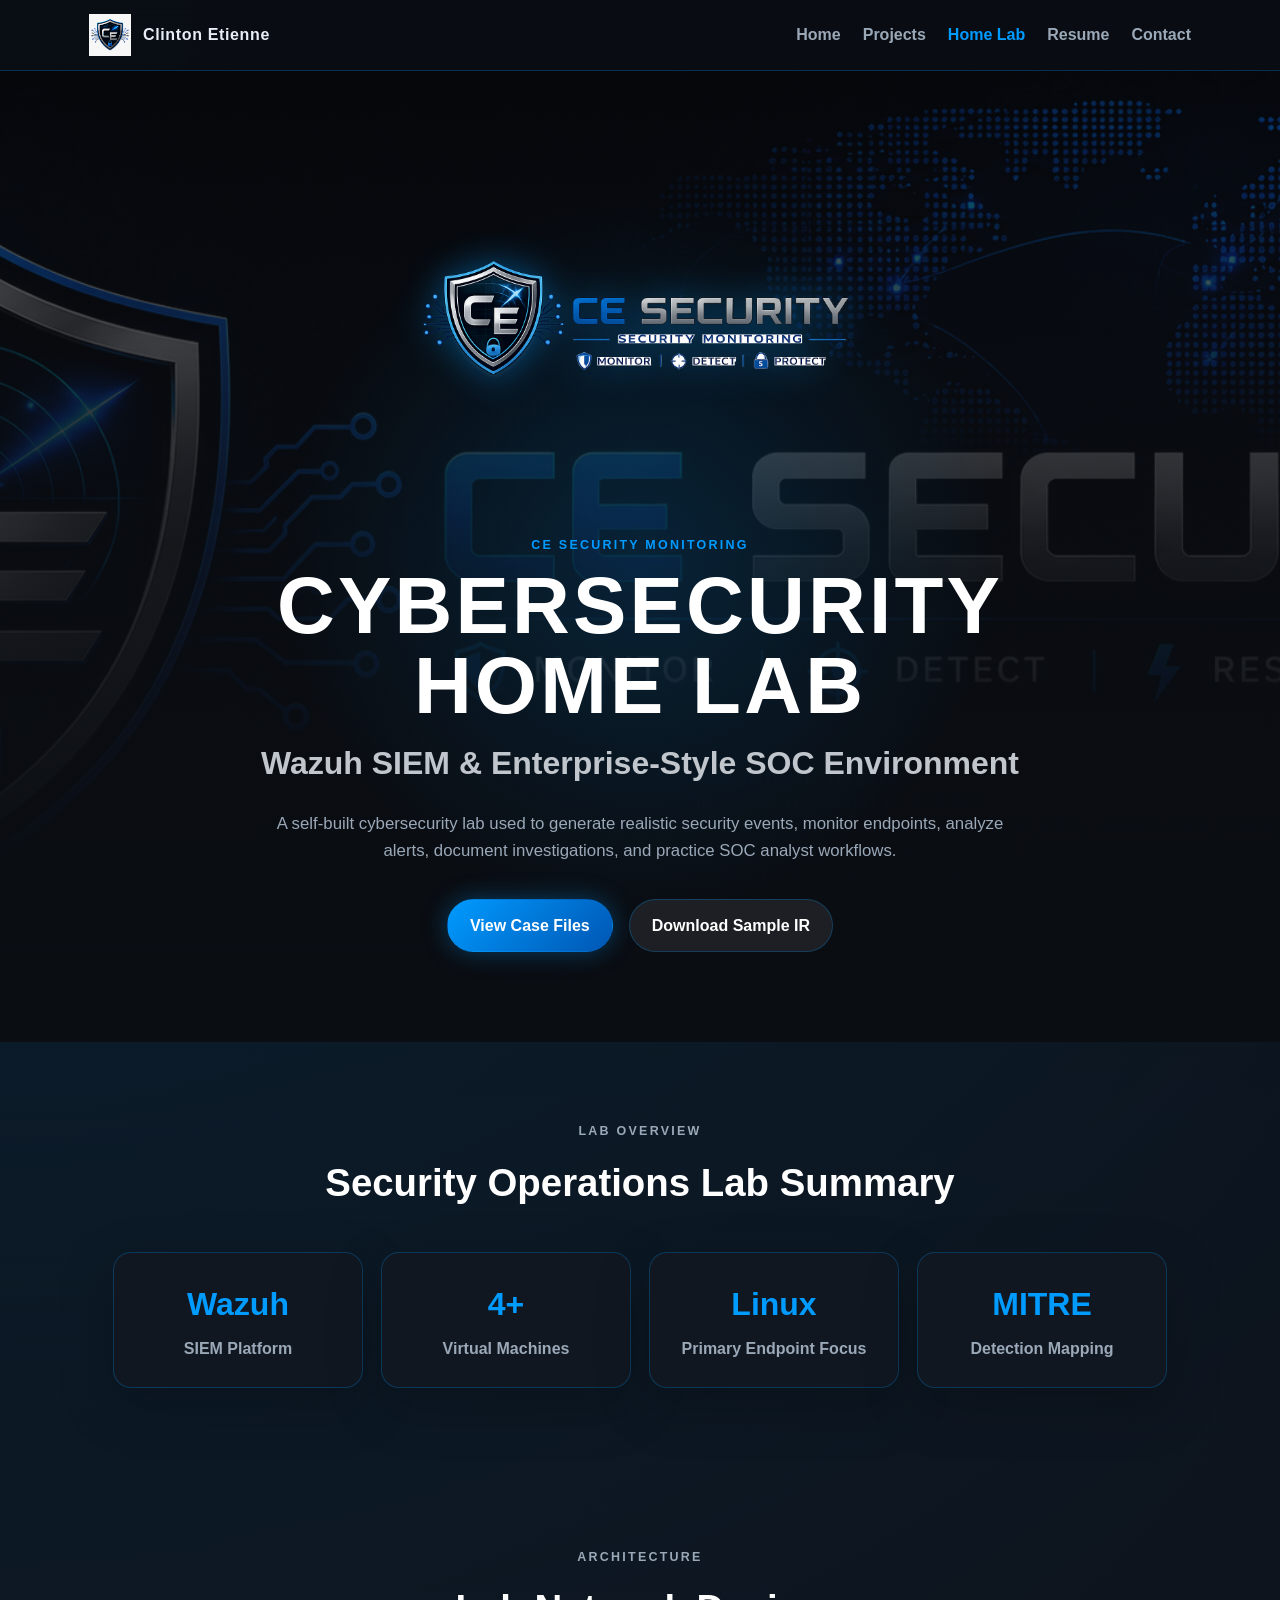
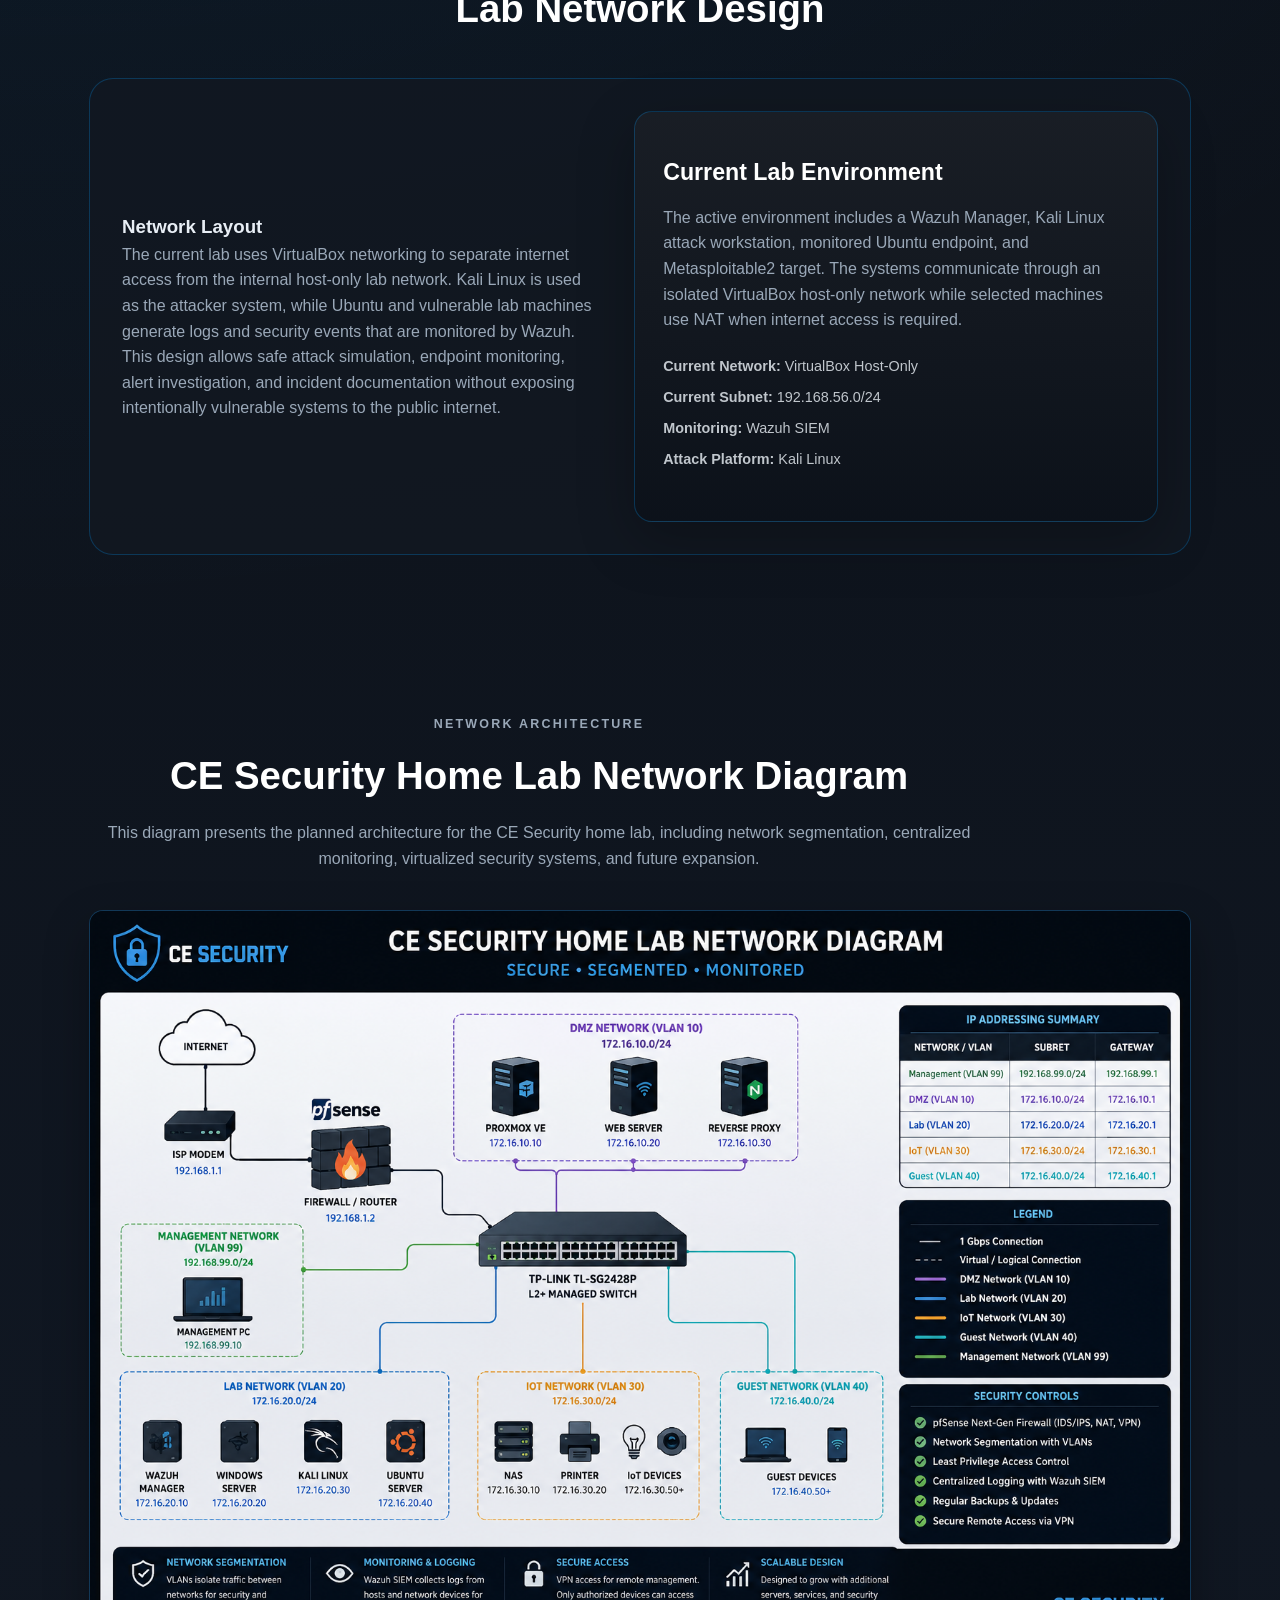
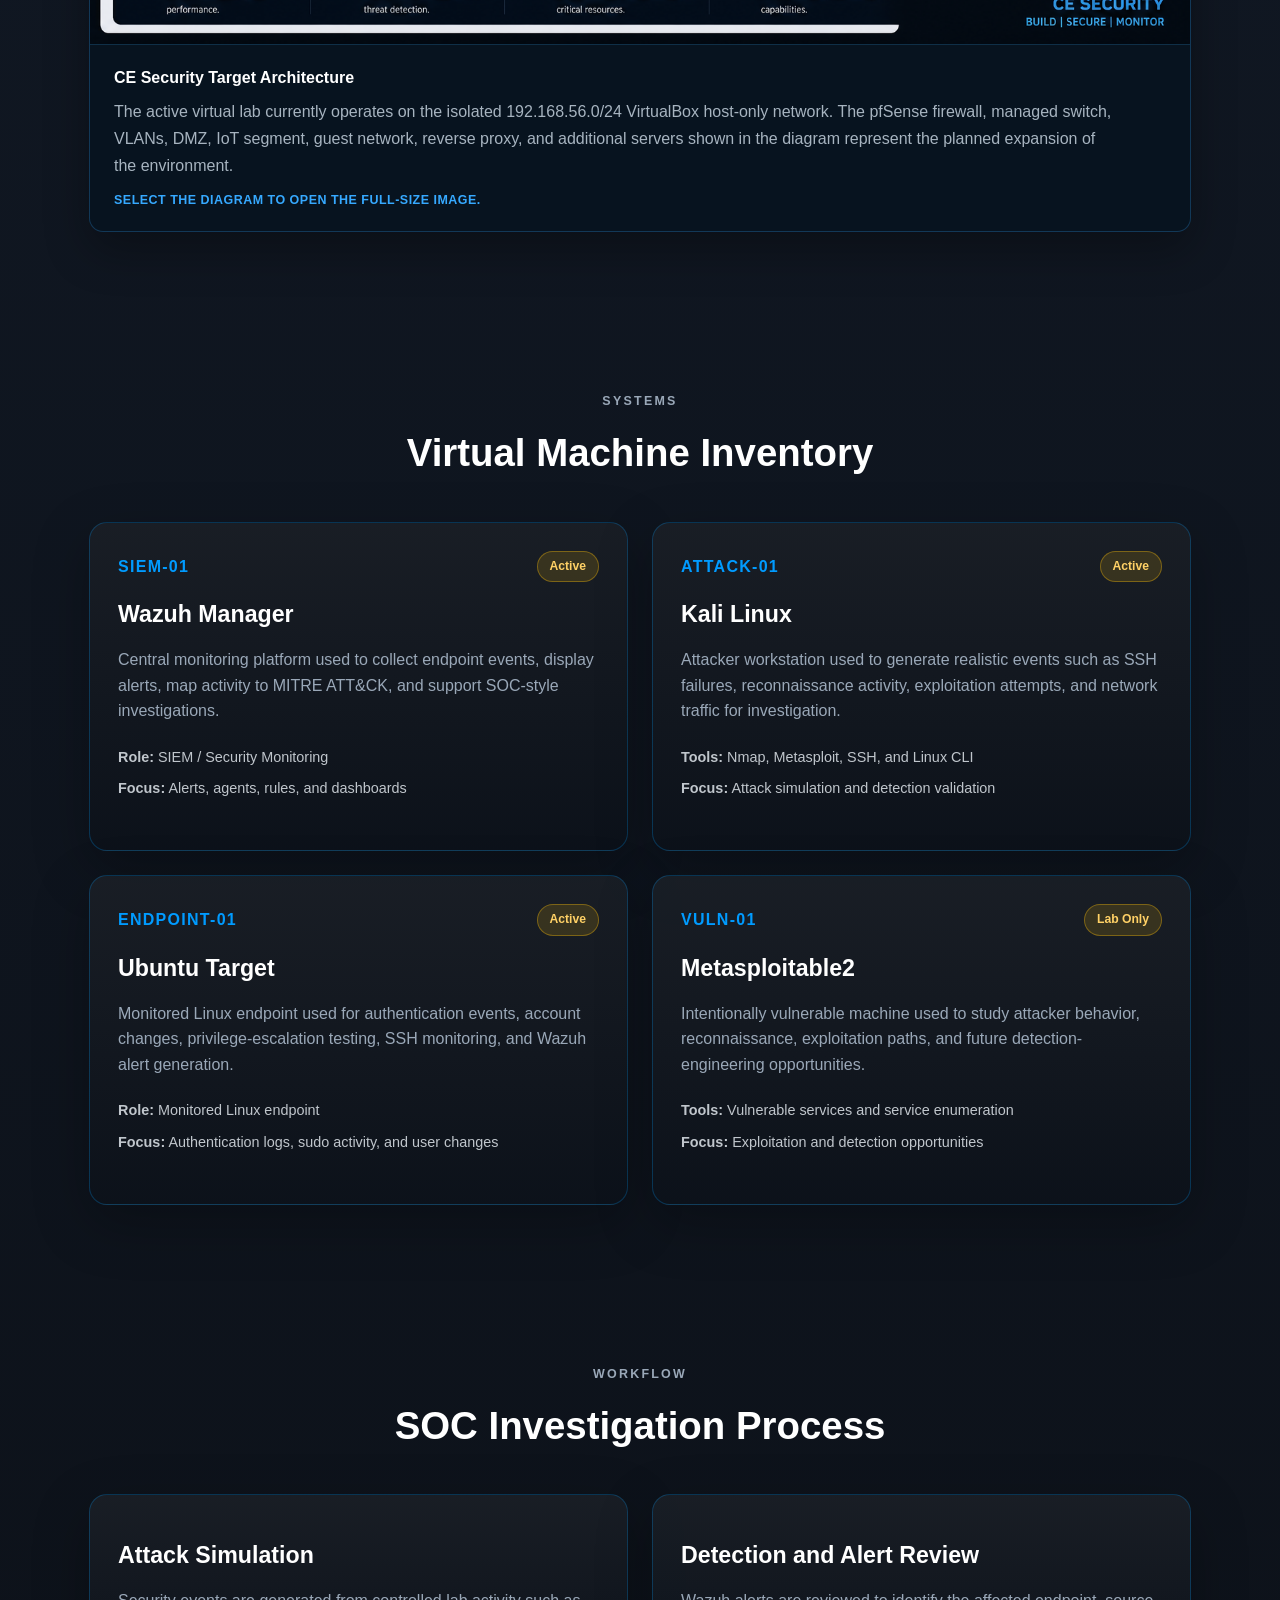
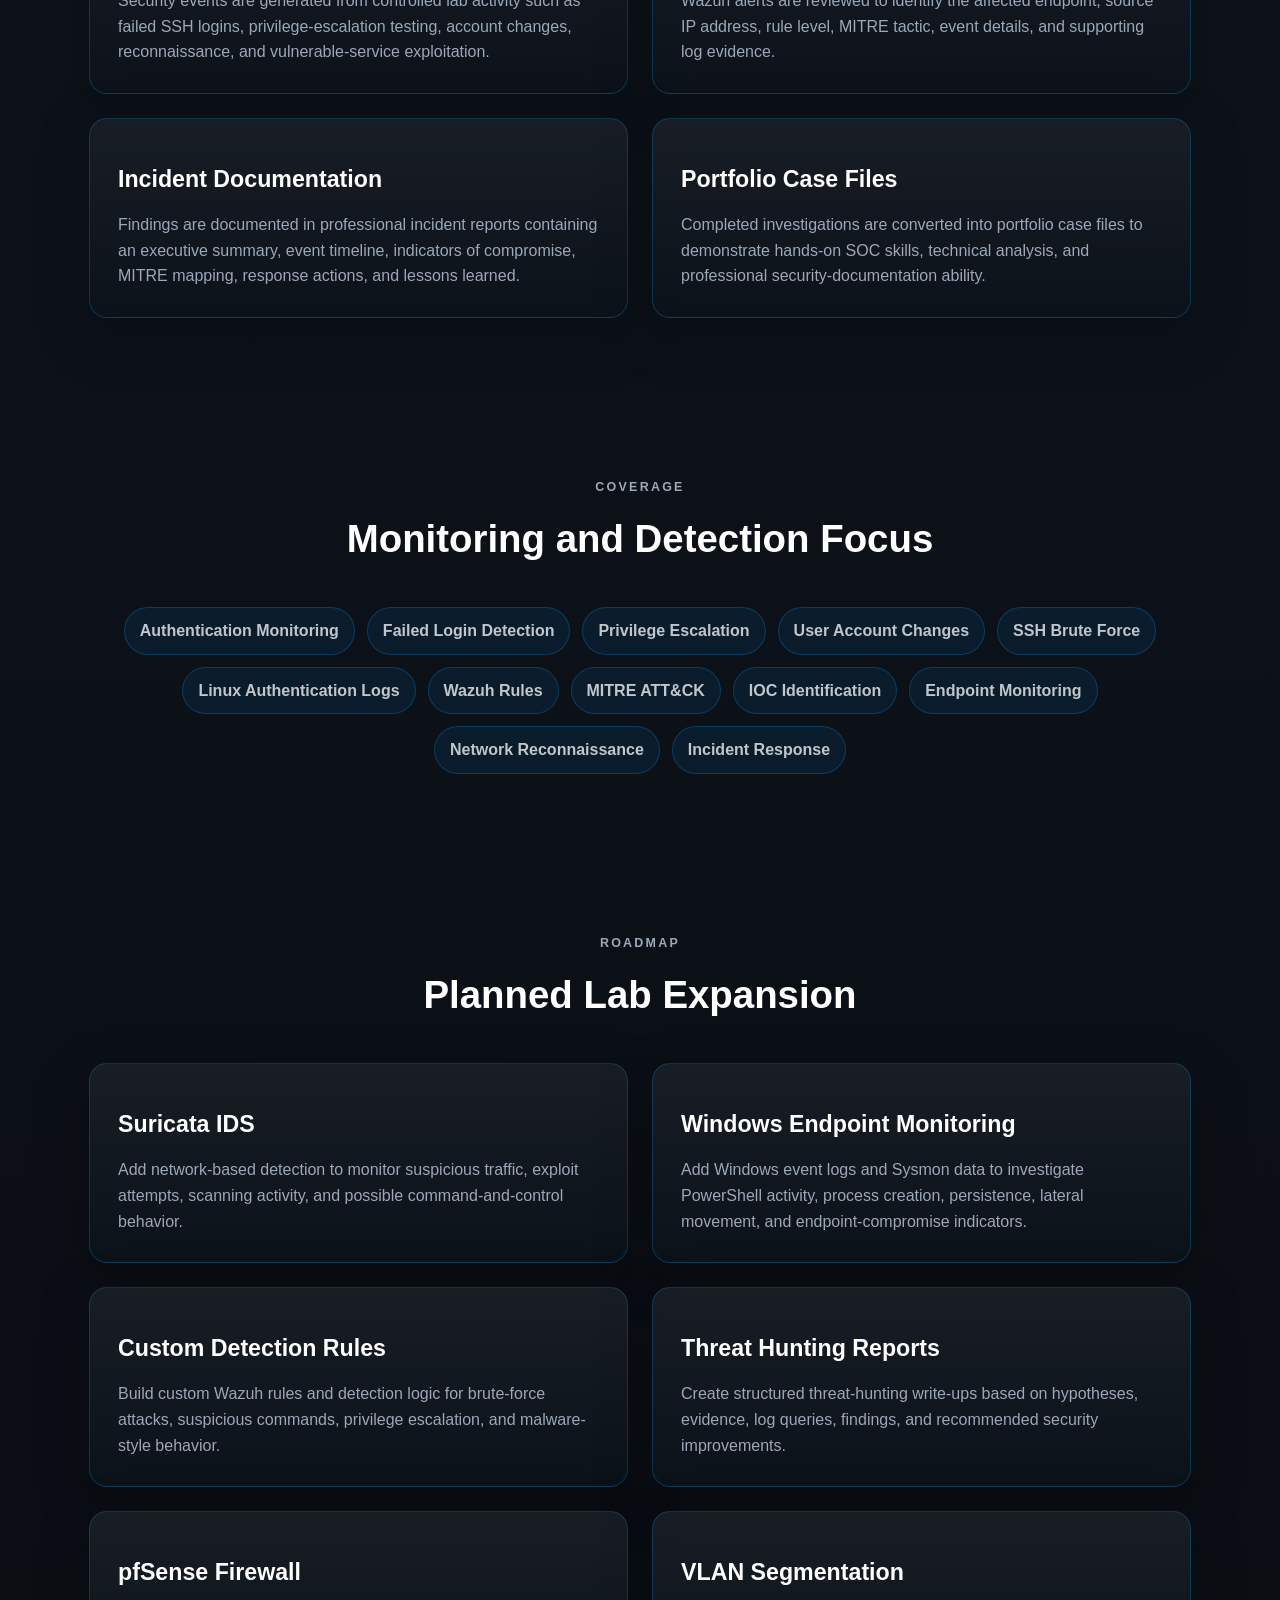
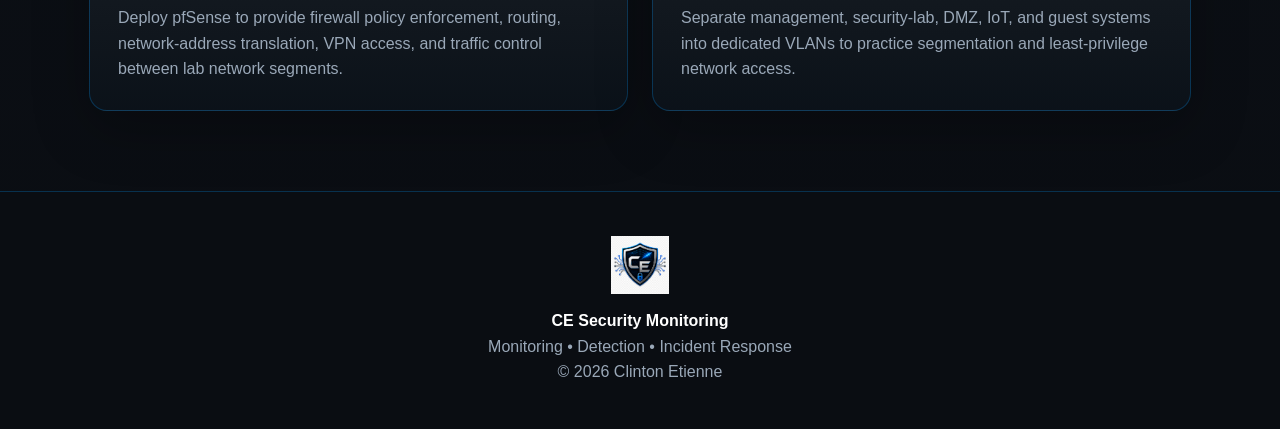
==== commit 79d42bf6: "Enhance SEO and update page title and header Updated meta tags for improved SEO and added Open Graph" ====
--- a/home-lab.html
+++ b/home-lab.html
@@ -1,5 +1,7 @@
 <!DOCTYPE html>
 <html lang="en">
+
+<head>
 <!-- Google Analytics 4 -->
 <script async src="https://www.googletagmanager.com/gtag/js?id=G-EGCFJRR2Q1"></script>
 
@@ -14,7 +16,6 @@
   gtag('config', 'G-EGCFJRR2Q1');
 </script>
   
-<head>
   <meta charset="UTF-8" />
 
   <meta
@@ -24,10 +25,106 @@
 
   <meta
     name="description"
-    content="Explore Clinton Etienne's CE Security cybersecurity home lab, including Wazuh SIEM monitoring, Kali Linux attack simulation, Ubuntu endpoint monitoring, and incident response investigations."
-  />
-
-  <title>Home Lab | Clinton Etienne SOC Analyst Portfolio</title>
+    content="Explore Clinton Etienne's cybersecurity home lab with Wazuh SIEM, Ubuntu endpoints, Kali Linux attack simulation, and hands-on threat detection."
+  />
+
+  <meta name="author" content="Clinton Etienne" />
+  <meta
+    name="robots"
+    content="index, follow, max-image-preview:large, max-snippet:-1, max-video-preview:-1"
+  />
+
+  <link rel="canonical" href="https://clinton-etienne.github.io/home-lab.html" />
+
+  <meta property="og:locale" content="en_US" />
+  <meta property="og:type" content="article" />
+  <meta property="og:site_name" content="Clinton Etienne SOC Analyst Portfolio" />
+  <meta property="og:title" content="Cybersecurity Home Lab &amp; Wazuh SIEM | Clinton Etienne" />
+  <meta
+    property="og:description"
+    content="A defensive security lab using Wazuh SIEM, Ubuntu, Kali Linux, VirtualBox, threat detection, and incident response workflows."
+  />
+  <meta property="og:url" content="https://clinton-etienne.github.io/home-lab.html" />
+  <meta
+    property="og:image"
+    content="https://clinton-etienne.github.io/assets/logo/ce-security-github-banner.png"
+  />
+  <meta
+    property="og:image:alt"
+    content="CE Security monitoring, detection, response, and protection banner"
+  />
+  <meta property="og:image:width" content="1983" />
+  <meta property="og:image:height" content="793" />
+  <meta property="article:author" content="Clinton Etienne" />
+  <meta property="article:modified_time" content="2026-08-27" />
+
+  <meta name="twitter:card" content="summary_large_image" />
+  <meta name="twitter:title" content="Cybersecurity Home Lab &amp; Wazuh SIEM | Clinton Etienne" />
+  <meta
+    name="twitter:description"
+    content="A defensive security lab using Wazuh SIEM, Ubuntu, Kali Linux, VirtualBox, threat detection, and incident response workflows."
+  />
+  <meta
+    name="twitter:image"
+    content="https://clinton-etienne.github.io/assets/logo/ce-security-github-banner.png"
+  />
+  <meta
+    name="twitter:image:alt"
+    content="CE Security monitoring, detection, response, and protection banner"
+  />
+
+  <title>Cybersecurity Home Lab &amp; Wazuh SIEM | Clinton Etienne</title>
+
+  <script type="application/ld+json">
+  {
+    "@context": "https://schema.org",
+    "@type": "TechArticle",
+    "@id": "https://clinton-etienne.github.io/home-lab.html#article",
+    "url": "https://clinton-etienne.github.io/home-lab.html",
+    "mainEntityOfPage": "https://clinton-etienne.github.io/home-lab.html",
+    "headline": "Cybersecurity Home Lab and Wazuh SIEM Environment",
+    "description": "A defensive cybersecurity home lab using Wazuh SIEM, Ubuntu endpoints, Kali Linux, VirtualBox, threat detection, and incident response workflows.",
+    "image": "https://clinton-etienne.github.io/assets/images/home-lab-network-diagram.png",
+    "dateModified": "2026-08-27",
+    "author": {
+      "@type": "Person",
+      "@id": "https://clinton-etienne.github.io/#clinton-etienne",
+      "name": "Clinton Etienne"
+    },
+    "publisher": {
+      "@type": "Person",
+      "@id": "https://clinton-etienne.github.io/#clinton-etienne",
+      "name": "Clinton Etienne"
+    },
+    "about": [
+      "Wazuh SIEM",
+      "Security operations",
+      "Threat detection",
+      "Incident response",
+      "Linux security",
+      "Kali Linux",
+      "VirtualBox"
+    ],
+    "breadcrumb": {
+      "@type": "BreadcrumbList",
+      "itemListElement": [
+        {
+          "@type": "ListItem",
+          "position": 1,
+          "name": "Home",
+          "item": "https://clinton-etienne.github.io/"
+        },
+        {
+          "@type": "ListItem",
+          "position": 2,
+          "name": "Cybersecurity Home Lab",
+          "item": "https://clinton-etienne.github.io/home-lab.html"
+        }
+      ]
+    },
+    "inLanguage": "en-US"
+  }
+  </script>
 
   <link rel="stylesheet" href="style.css" />
 </head>
@@ -42,7 +139,7 @@
 
     <nav class="navbar">
 
-      <a href="index.html" class="nav-brand">
+      <a href="/" class="nav-brand">
         <img
           src="assets/logo/security-shield.png"
           alt="CE Security Shield"
@@ -54,7 +151,7 @@
 
       <ul class="nav-links">
         <li>
-          <a href="index.html">Home</a>
+          <a href="/">Home</a>
         </li>
 
         <li>
@@ -66,13 +163,13 @@
         </li>
 
         <li>
-          <a href="resume.pdf" target="_blank" rel="noopener noreferrer">
+          <a href="Clinton_Etienne_Resume.pdf" target="_blank" rel="noopener noreferrer">
             Resume
           </a>
         </li>
 
         <li>
-          <a href="index.html#contact">Contact</a>
+          <a href="/#contact">Contact</a>
         </li>
       </ul>
 
@@ -100,9 +197,9 @@
 
         <p class="eyebrow">CE Security Monitoring</p>
 
-        <h1>Home Lab</h1>
-
-        <h2>Enterprise-Style SOC Environment</h2>
+        <h1>Cybersecurity Home Lab</h1>
+
+        <h2>Wazuh SIEM &amp; Enterprise-Style SOC Environment</h2>
 
         <p class="hero-summary">
           A self-built cybersecurity lab used to generate realistic security
@@ -117,7 +214,7 @@
           </a>
 
           <a
-            href="IR-2026-002_SSH_Brute_Force.pdf"
+            href="assets/reports/IR-2026-002_SSH_Brute_Force.pdf"
             class="btn secondary-btn"
             target="_blank"
             rel="noopener noreferrer"
@@ -669,7 +766,7 @@
     </p>
 
   </footer>
-
+<script src="analytics-events.js"></script>
 </body>
 
 </html>
--- a/style.css
+++ b/style.css
@@ -275,6 +275,10 @@
   gap: 24px;
 }
 
+.featured-section .project-grid {
+  grid-template-columns: repeat(3, minmax(0, 1fr));
+}
+
 .about-grid {
   grid-template-columns: repeat(3, 1fr);
 }
@@ -309,6 +313,26 @@
   color: var(--text-muted);
 }
 
+.incident-card {
+  display: flex;
+  flex-direction: column;
+}
+
+.incident-card .card-meta {
+  margin-top: auto;
+}
+
+.incident-card .btn {
+  align-self: flex-start;
+}
+
+.development-card {
+  border-style: dashed;
+  background:
+    radial-gradient(circle at top right, rgba(0, 155, 255, 0.12), transparent 40%),
+    linear-gradient(180deg, rgba(26, 31, 38, 0.92), rgba(12, 18, 26, 0.92));
+}
+
 .card-topline {
   display: flex;
   align-items: center;
@@ -328,12 +352,19 @@
   border-radius: 999px;
   font-size: 0.76rem;
   font-weight: 800;
+  white-space: nowrap;
 }
 
 .badge.medium {
   background: rgba(255, 193, 7, 0.14);
   color: #ffd166;
   border: 1px solid rgba(255, 193, 7, 0.35);
+}
+
+.badge.development {
+  background: rgba(0, 155, 255, 0.12);
+  color: #72c7ff;
+  border: 1px solid rgba(0, 155, 255, 0.4);
 }
 
 .card-meta {
@@ -402,6 +433,11 @@
   text-align: center;
 }
 
+.contact-section > p {
+  max-width: 800px;
+  margin: 0 auto;
+}
+
 .contact-links {
   margin-top: 24px;
   display: flex;
@@ -457,6 +493,7 @@
 
   .stats-section,
   .project-grid,
+  .featured-section .project-grid,
   .about-grid,
   .lab-content {
     grid-template-columns: 1fr;
@@ -476,12 +513,22 @@
     max-width: 320px;
   }
 
+  .hero .eyebrow {
+    font-size: 0.7rem;
+    letter-spacing: 0.12em;
+    line-height: 1.6;
+  }
+
   .hero-buttons {
     flex-direction: column;
   }
 
   .btn {
     width: 100%;
+  }
+
+  .incident-card .btn {
+    align-self: stretch;
   }
 
   .nav-links {
